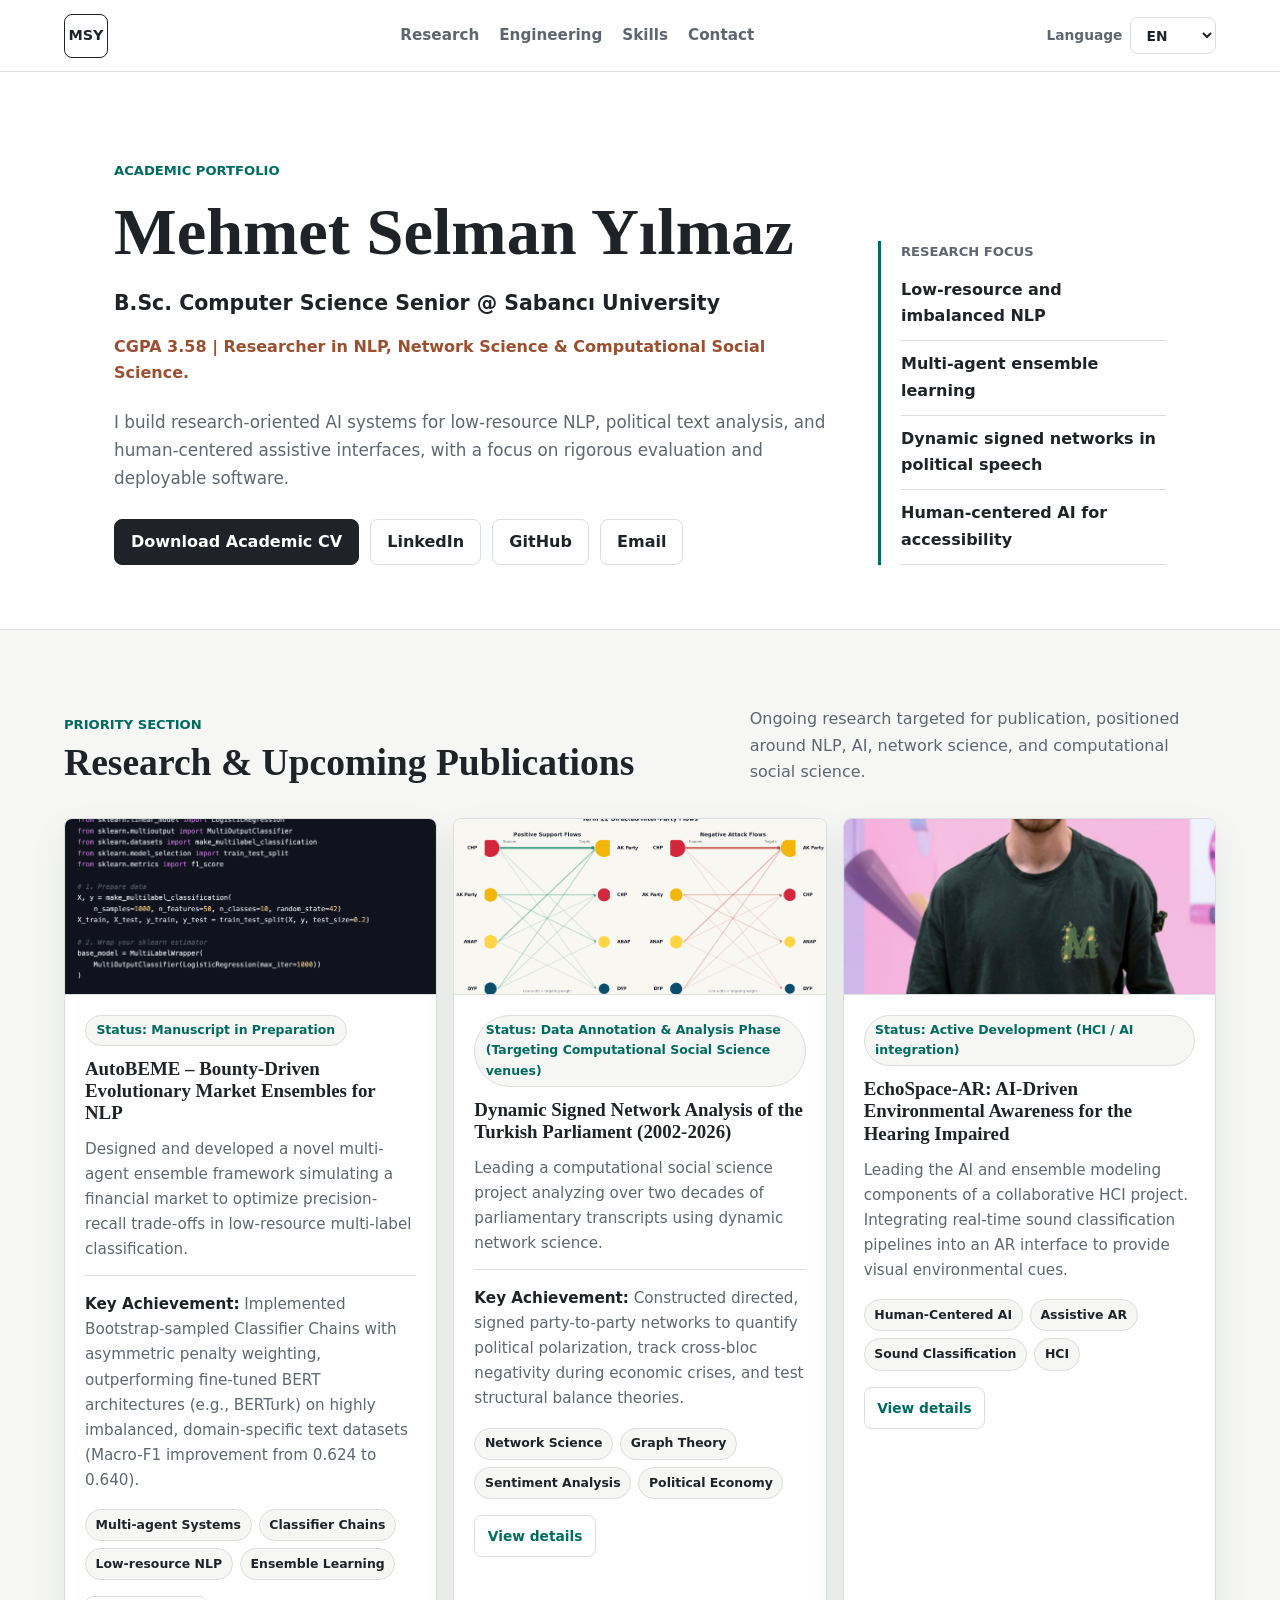
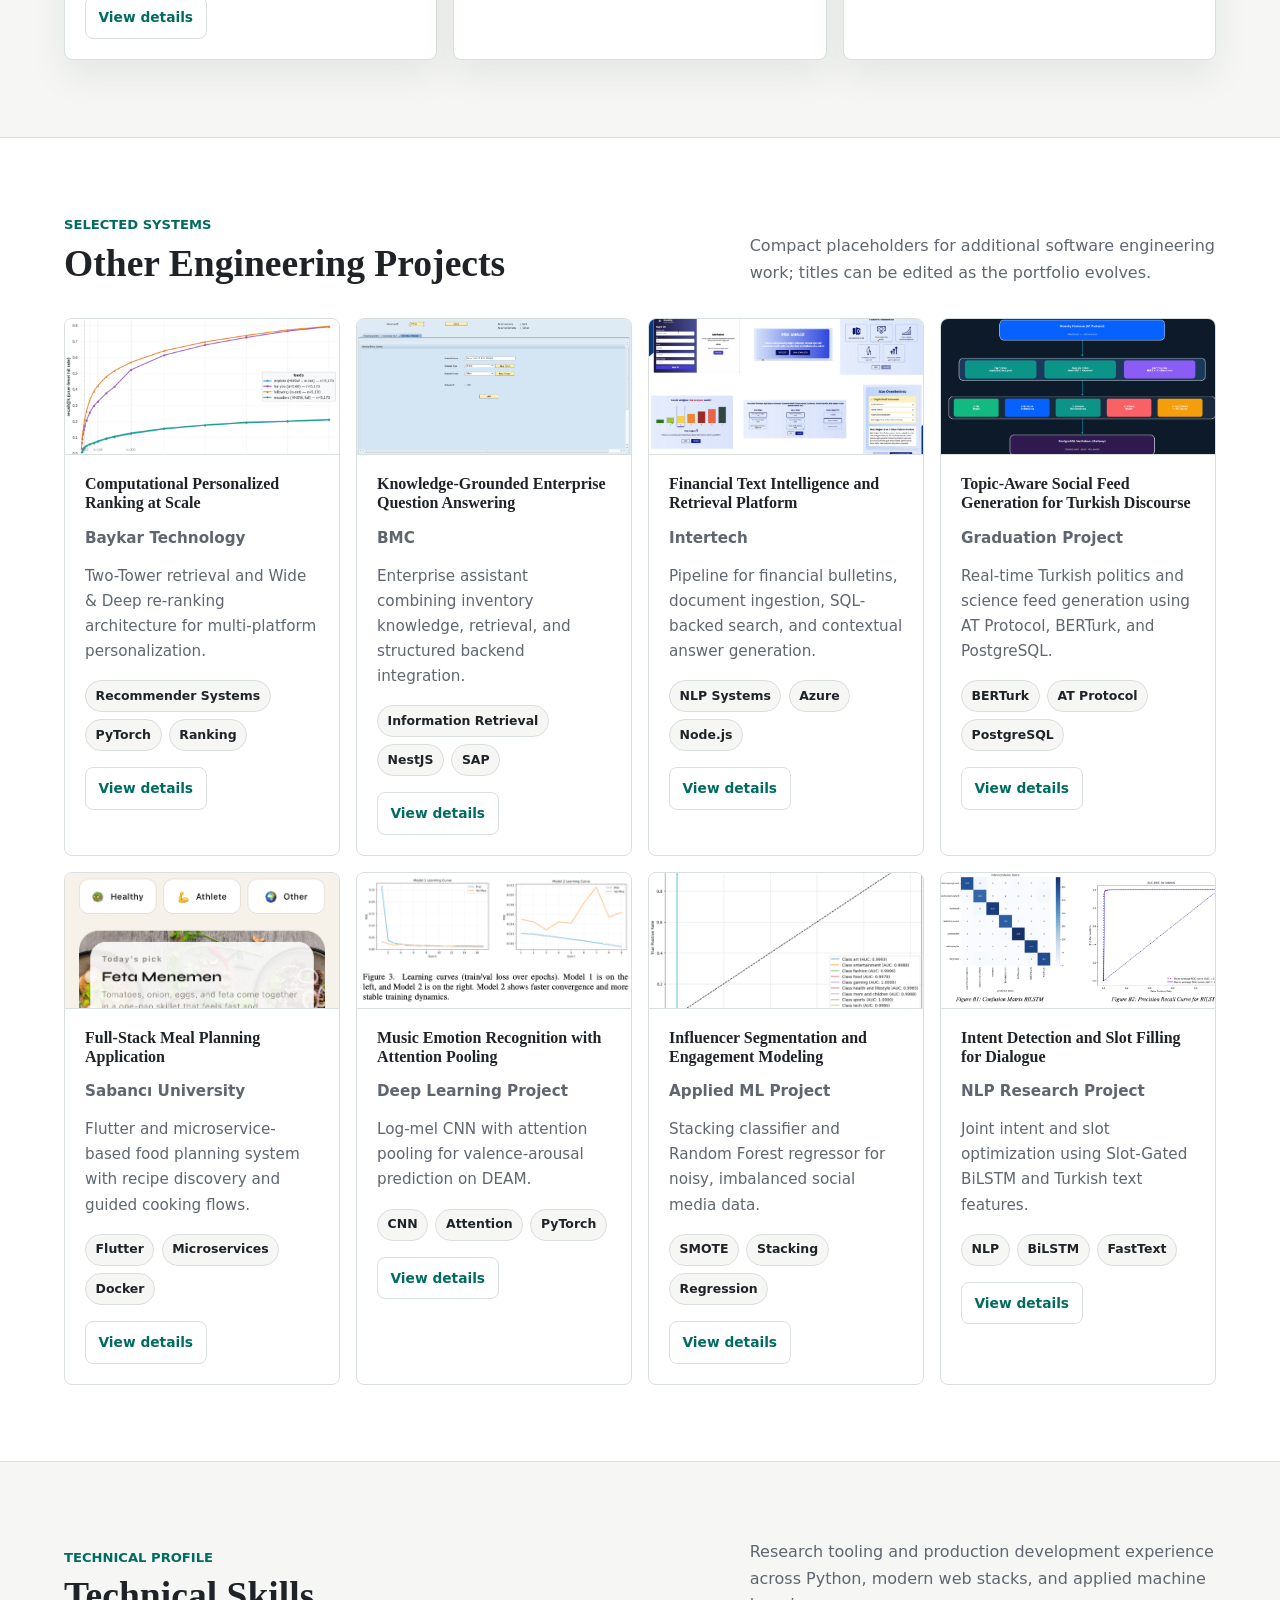
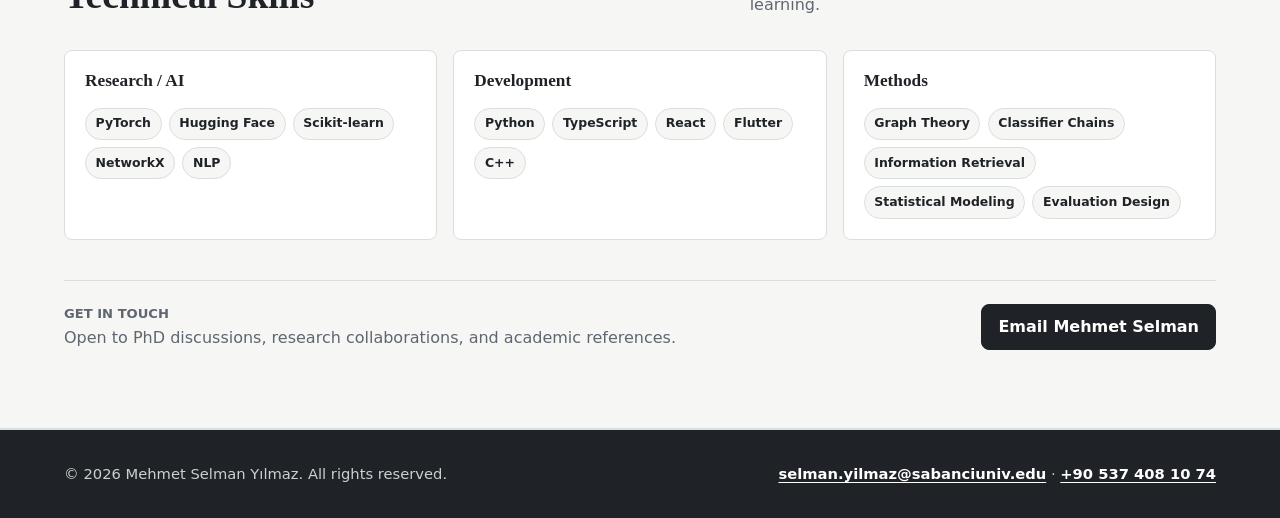
==== index.html @ 148f4265 "Update academic portfolio homepage" ====
<!DOCTYPE html>
<html lang="en">
<head>
  <meta charset="UTF-8" />
  <meta name="viewport" content="width=device-width, initial-scale=1.0" />
  <title>Mehmet Selman Yılmaz | Academic Portfolio</title>
  <meta
    name="description"
    content="Academic portfolio of Mehmet Selman Yılmaz, B.Sc. Computer Science Senior at Sabancı University, focused on NLP, AI, Network Science, and Computational Social Science."
  />

  <style>
    * {
      box-sizing: border-box;
      margin: 0;
      padding: 0;
      letter-spacing: 0;
    }

    :root {
      --ink: #1f2328;
      --muted: #5f6670;
      --paper: #ffffff;
      --soft: #f6f7f5;
      --soft-2: #ecefed;
      --line: #d9dfdc;
      --accent: #006b5f;
      --accent-2: #9b4f2f;
      --accent-soft: #e7f2ef;
      --radius: 8px;
      --shadow: 0 16px 36px rgba(31, 35, 40, 0.08);
    }

    html {
      scroll-behavior: smooth;
    }

    body {
      min-height: 100vh;
      overflow-x: hidden;
      background: var(--paper);
      color: var(--ink);
      font-family: Inter, ui-sans-serif, system-ui, -apple-system, BlinkMacSystemFont, "Segoe UI", sans-serif;
      line-height: 1.65;
    }

    img {
      display: block;
      max-width: 100%;
    }

    a {
      color: inherit;
      text-decoration: none;
    }

    .site-header {
      position: sticky;
      top: 0;
      z-index: 50;
      display: grid;
      grid-template-columns: auto 1fr auto;
      gap: 1rem;
      align-items: center;
      padding: 0.85rem 5%;
      background: rgba(255, 255, 255, 0.92);
      border-bottom: 1px solid var(--line);
      backdrop-filter: blur(14px);
    }

    .wordmark {
      display: inline-flex;
      align-items: center;
      justify-content: center;
      width: 2.75rem;
      height: 2.75rem;
      border: 1px solid var(--ink);
      border-radius: var(--radius);
      font-weight: 800;
      font-size: 0.9rem;
    }

    .nav-links {
      display: flex;
      justify-content: center;
      gap: 1.25rem;
      list-style: none;
      color: var(--muted);
      font-size: 0.95rem;
      font-weight: 650;
    }

    .nav-links a {
      padding: 0.35rem 0;
      border-bottom: 2px solid transparent;
    }

    .nav-links a:hover,
    .nav-links a:focus-visible {
      color: var(--ink);
      border-bottom-color: var(--accent);
      outline: none;
    }

    .language-control {
      display: flex;
      align-items: center;
      gap: 0.5rem;
      color: var(--muted);
      font-size: 0.86rem;
      font-weight: 700;
    }

    .language-control select {
      min-width: 5.35rem;
      border: 1px solid var(--line);
      border-radius: var(--radius);
      background: var(--paper);
      color: var(--ink);
      padding: 0.55rem 0.7rem;
      font: inherit;
      cursor: pointer;
    }

    main {
      background: var(--paper);
    }

    .hero {
      display: grid;
      grid-template-columns: minmax(0, 1.45fr) minmax(18rem, 0.55fr);
      gap: 3rem;
      align-items: end;
      max-width: 1180px;
      margin: 0 auto;
      padding: 5.5rem 5% 4rem;
    }

    .eyebrow,
    .section-kicker {
      color: var(--accent);
      font-size: 0.82rem;
      font-weight: 800;
      text-transform: uppercase;
    }

    h1,
    h2,
    h3 {
      font-family: Merriweather, Georgia, "Times New Roman", serif;
      line-height: 1.18;
      font-weight: 800;
      overflow-wrap: anywhere;
    }

    h1 {
      max-width: 780px;
      margin-top: 0.7rem;
      font-size: 4.15rem;
    }

    .subtitle {
      margin-top: 1rem;
      color: var(--ink);
      font-size: 1.28rem;
      font-weight: 750;
    }

    .metric-line {
      margin-top: 0.8rem;
      color: var(--accent-2);
      font-weight: 800;
    }

    .hero-summary {
      max-width: 760px;
      margin-top: 1.4rem;
      color: var(--muted);
      font-size: 1.05rem;
    }

    .quick-links {
      display: flex;
      flex-wrap: wrap;
      gap: 0.7rem;
      margin-top: 1.7rem;
    }

    .btn,
    .text-btn {
      display: inline-flex;
      align-items: center;
      justify-content: center;
      min-height: 2.65rem;
      border-radius: var(--radius);
      font-weight: 800;
      line-height: 1.2;
      transition: transform 0.18s ease, border-color 0.18s ease, background 0.18s ease;
    }

    .btn {
      border: 1px solid var(--ink);
      background: var(--ink);
      color: var(--paper);
      padding: 0.75rem 1rem;
    }

    .btn.secondary {
      border-color: var(--line);
      background: var(--paper);
      color: var(--ink);
    }

    .btn:hover,
    .btn:focus-visible,
    .text-btn:hover,
    .text-btn:focus-visible {
      transform: translateY(-2px);
      outline: none;
    }

    .btn.secondary:hover,
    .btn.secondary:focus-visible {
      border-color: var(--accent);
      background: var(--accent-soft);
    }

    .hero-panel {
      border-left: 3px solid var(--accent);
      padding-left: 1.25rem;
    }

    .panel-label {
      color: var(--muted);
      font-size: 0.82rem;
      font-weight: 800;
      text-transform: uppercase;
    }

    .focus-list {
      display: grid;
      gap: 0.65rem;
      margin-top: 0.9rem;
      list-style: none;
      color: var(--ink);
      font-weight: 700;
    }

    .focus-list li {
      padding-bottom: 0.65rem;
      border-bottom: 1px solid var(--line);
    }

    .section {
      padding: 4.8rem 5%;
    }

    .section.soft {
      background: var(--soft);
      border-top: 1px solid var(--line);
      border-bottom: 1px solid var(--line);
    }

    .section-inner {
      max-width: 1180px;
      margin: 0 auto;
    }

    .section-header {
      display: grid;
      grid-template-columns: minmax(0, 0.9fr) minmax(16rem, 0.65fr);
      gap: 2.5rem;
      align-items: end;
      margin-bottom: 2rem;
    }

    .section-header h2 {
      margin-top: 0.35rem;
      font-size: 2.35rem;
    }

    .section-lead {
      color: var(--muted);
      font-size: 1rem;
    }

    .research-grid {
      display: grid;
      grid-template-columns: repeat(3, minmax(0, 1fr));
      gap: 1rem;
    }

    .research-card,
    .engineering-card,
    .skill-column {
      min-width: 0;
      border: 1px solid var(--line);
      border-radius: var(--radius);
      background: var(--paper);
      box-shadow: var(--shadow);
      overflow: hidden;
    }

    .research-card img {
      width: 100%;
      height: 11rem;
      object-fit: cover;
      border-bottom: 1px solid var(--line);
      filter: saturate(0.95) contrast(1.02);
    }

    .card-body {
      padding: 1.25rem;
    }

    .status {
      display: inline-flex;
      margin-bottom: 0.75rem;
      border: 1px solid var(--line);
      border-radius: 999px;
      background: var(--soft);
      color: var(--accent);
      padding: 0.26rem 0.65rem;
      font-size: 0.78rem;
      font-weight: 800;
    }

    .research-card h3 {
      font-size: 1.18rem;
    }

    .research-card p,
    .engineering-card p {
      color: var(--muted);
      margin-top: 0.8rem;
      font-size: 0.95rem;
    }

    .achievement {
      margin-top: 1rem;
      padding-top: 1rem;
      border-top: 1px solid var(--line);
    }

    .achievement strong {
      color: var(--ink);
    }

    .keyword-row,
    .skill-tags {
      display: flex;
      flex-wrap: wrap;
      gap: 0.45rem;
      margin-top: 1rem;
    }

    .tag,
    .skill-tag {
      border: 1px solid var(--line);
      border-radius: 999px;
      background: var(--soft);
      color: var(--ink);
      padding: 0.3rem 0.6rem;
      font-size: 0.78rem;
      font-weight: 760;
    }

    .engineering-grid {
      display: grid;
      grid-template-columns: repeat(4, minmax(0, 1fr));
      gap: 1rem;
    }

    .engineering-card {
      box-shadow: none;
      transition: transform 0.18s ease, border-color 0.18s ease;
    }

    .engineering-card:hover {
      transform: translateY(-3px);
      border-color: var(--accent);
    }

    .engineering-card img {
      width: 100%;
      height: 8.5rem;
      object-fit: cover;
      border-bottom: 1px solid var(--line);
    }

    .engineering-card h3 {
      font-size: 1rem;
    }

    .text-btn {
      margin-top: 1rem;
      border: 1px solid var(--line);
      color: var(--accent);
      padding: 0.62rem 0.78rem;
      font-size: 0.86rem;
    }

    .skills-grid {
      display: grid;
      grid-template-columns: repeat(3, minmax(0, 1fr));
      gap: 1rem;
    }

    .skill-column {
      padding: 1.25rem;
      box-shadow: none;
    }

    .skill-column h3 {
      font-size: 1.08rem;
    }

    .contact-band {
      display: grid;
      grid-template-columns: minmax(0, 1fr) auto;
      gap: 1rem;
      align-items: center;
      margin-top: 2.5rem;
      border-top: 1px solid var(--line);
      padding-top: 1.4rem;
    }

    .contact-band p {
      color: var(--muted);
    }

    footer {
      border-top: 1px solid var(--line);
      padding: 2rem 5%;
      background: var(--ink);
      color: var(--paper);
    }

    .footer-inner {
      display: flex;
      flex-wrap: wrap;
      justify-content: space-between;
      gap: 0.9rem;
      max-width: 1180px;
      margin: 0 auto;
      color: rgba(255, 255, 255, 0.78);
      font-size: 0.92rem;
    }

    .footer-inner a {
      color: #ffffff;
      font-weight: 800;
      text-decoration: underline;
      text-underline-offset: 0.2rem;
    }

    @media (max-width: 1060px) {
      .research-grid,
      .engineering-grid {
        grid-template-columns: repeat(2, minmax(0, 1fr));
      }

      .hero,
      .section-header {
        grid-template-columns: 1fr;
      }

      .hero-panel {
        max-width: 680px;
      }
    }

    @media (max-width: 760px) {
      .site-header {
        grid-template-columns: auto auto;
      }

      .nav-links {
        grid-column: 1 / -1;
        justify-content: flex-start;
        gap: 0.85rem;
        overflow-x: auto;
        padding-bottom: 0.2rem;
      }

      .language-control {
        justify-content: flex-end;
      }

      .language-control span {
        display: none;
      }

      h1 {
        font-size: 2.65rem;
      }

      .hero {
        padding-top: 3.25rem;
      }

      .subtitle {
        font-size: 1.1rem;
      }

      .section {
        padding-top: 3.4rem;
        padding-bottom: 3.4rem;
      }

      .section-header h2 {
        font-size: 1.9rem;
      }

      .research-grid,
      .engineering-grid,
      .skills-grid,
      .contact-band {
        grid-template-columns: 1fr;
      }
    }
  </style>
</head>

<body>
  <header class="site-header">
    <a class="wordmark" href="#home" aria-label="Mehmet Selman Yılmaz home">MSY</a>

    <nav aria-label="Primary navigation">
      <ul class="nav-links">
        <li><a href="#research" data-i18n="navResearch">Research</a></li>
        <li><a href="#engineering" data-i18n="navEngineering">Engineering</a></li>
        <li><a href="#skills" data-i18n="navSkills">Skills</a></li>
        <li><a href="#contact" data-i18n="navContact">Contact</a></li>
      </ul>
    </nav>

    <label class="language-control" for="languageSelect">
      <span data-i18n="languageLabel">Language</span>
      <select id="languageSelect" aria-label="Language">
        <option value="en">EN</option>
        <option value="tr">TR</option>
        <option value="de">DE</option>
        <option value="fr">FR</option>
        <option value="nl">NL</option>
        <option value="da">DA</option>
        <option value="sv">SV</option>
        <option value="fi">FI</option>
      </select>
    </label>
  </header>

  <main>
    <section class="hero" id="home">
      <div>
        <p class="eyebrow" data-i18n="heroEyebrow">Academic Portfolio</p>
        <h1>Mehmet Selman Yılmaz</h1>
        <p class="subtitle" data-i18n="heroSubtitle">B.Sc. Computer Science Senior @ Sabancı University</p>
        <p class="metric-line" data-i18n="heroMetric">
          CGPA 3.58 | Researcher in NLP, Network Science &amp; Computational Social Science.
        </p>
        <p class="hero-summary" data-i18n="heroSummary">
          I build research-oriented AI systems for low-resource NLP, political text analysis, and human-centered assistive interfaces, with a focus on rigorous evaluation and deployable software.
        </p>

        <div class="quick-links" aria-label="Quick links">
          <a class="btn" href="SelmanYilmaz_CV.pdf" download data-i18n="cvButton">Download Academic CV</a>
          <a class="btn secondary" href="https://www.linkedin.com/in/mehmet-selman-y%C4%B1lmaz-76b34017b/" target="_blank" rel="noopener">LinkedIn</a>
          <a class="btn secondary" href="https://github.com/mesely" target="_blank" rel="noopener">GitHub</a>
          <a class="btn secondary" href="mailto:selman.yilmaz@sabanciuniv.edu">Email</a>
        </div>
      </div>

      <aside class="hero-panel" aria-labelledby="focusTitle">
        <p class="panel-label" id="focusTitle" data-i18n="focusTitle">Research Focus</p>
        <ul class="focus-list">
          <li data-i18n="focusOne">Low-resource and imbalanced NLP</li>
          <li data-i18n="focusTwo">Multi-agent ensemble learning</li>
          <li data-i18n="focusThree">Dynamic signed networks in political speech</li>
          <li data-i18n="focusFour">Human-centered AI for accessibility</li>
        </ul>
      </aside>
    </section>

    <section class="section soft" id="research">
      <div class="section-inner">
        <div class="section-header">
          <div>
            <p class="section-kicker" data-i18n="researchKicker">Priority Section</p>
            <h2 data-i18n="researchTitle">Research &amp; Upcoming Publications</h2>
          </div>
          <p class="section-lead" data-i18n="researchLead">
            Ongoing research targeted for publication, positioned around NLP, AI, network science, and computational social science.
          </p>
        </div>

        <div class="research-grid" id="researchGrid"></div>
      </div>
    </section>

    <section class="section" id="engineering">
      <div class="section-inner">
        <div class="section-header">
          <div>
            <p class="section-kicker" data-i18n="engineeringKicker">Selected Systems</p>
            <h2 data-i18n="engineeringTitle">Other Engineering Projects</h2>
          </div>
          <p class="section-lead" data-i18n="engineeringLead">
            Compact placeholders for additional software engineering work; titles can be edited as the portfolio evolves.
          </p>
        </div>

        <div class="engineering-grid" id="engineeringGrid"></div>
      </div>
    </section>

    <section class="section soft" id="skills">
      <div class="section-inner">
        <div class="section-header">
          <div>
            <p class="section-kicker" data-i18n="skillsKicker">Technical Profile</p>
            <h2 data-i18n="skillsTitle">Technical Skills</h2>
          </div>
          <p class="section-lead" data-i18n="skillsLead">
            Research tooling and production development experience across Python, modern web stacks, and applied machine learning.
          </p>
        </div>

        <div class="skills-grid" id="skillsGrid"></div>

        <div class="contact-band" id="contact">
          <div>
            <p class="section-kicker" data-i18n="contactKicker">Get in touch</p>
            <p data-i18n="contactText">Open to PhD discussions, research collaborations, and academic references.</p>
          </div>
          <a class="btn" href="mailto:selman.yilmaz@sabanciuniv.edu" data-i18n="contactButton">Email Mehmet Selman</a>
        </div>
      </div>
    </section>
  </main>

  <footer>
    <div class="footer-inner">
      <p data-i18n="footerCopy">© 2026 Mehmet Selman Yılmaz. All rights reserved.</p>
      <p>
        <a href="mailto:selman.yilmaz@sabanciuniv.edu">selman.yilmaz@sabanciuniv.edu</a>
        <span aria-hidden="true"> · </span>
        <a href="tel:+905374081074">+90 537 408 10 74</a>
      </p>
    </div>
  </footer>

  <script>
    const SUPPORTED_LANGS = ["en", "tr", "de", "fr", "nl", "da", "sv", "fi"];
    const STORAGE_KEY = "portfolioLanguageV2";

    const COPY = {
      en: {
        navResearch: "Research",
        navEngineering: "Engineering",
        navSkills: "Skills",
        navContact: "Contact",
        languageLabel: "Language",
        heroEyebrow: "Academic Portfolio",
        heroSubtitle: "B.Sc. Computer Science Senior @ Sabancı University",
        heroMetric: "CGPA 3.58 | Researcher in NLP, Network Science & Computational Social Science.",
        heroSummary: "I build research-oriented AI systems for low-resource NLP, political text analysis, and human-centered assistive interfaces, with a focus on rigorous evaluation and deployable software.",
        cvButton: "Download Academic CV",
        focusTitle: "Research Focus",
        focusOne: "Low-resource and imbalanced NLP",
        focusTwo: "Multi-agent ensemble learning",
        focusThree: "Dynamic signed networks in political speech",
        focusFour: "Human-centered AI for accessibility",
        researchKicker: "Priority Section",
        researchTitle: "Research & Upcoming Publications",
        researchLead: "Ongoing research targeted for publication, positioned around NLP, AI, network science, and computational social science.",
        engineeringKicker: "Selected Systems",
        engineeringTitle: "Other Engineering Projects",
        engineeringLead: "Compact placeholders for additional software engineering work; titles can be edited as the portfolio evolves.",
        skillsKicker: "Technical Profile",
        skillsTitle: "Technical Skills",
        skillsLead: "Research tooling and production development experience across Python, modern web stacks, and applied machine learning.",
        contactKicker: "Get in touch",
        contactText: "Open to PhD discussions, research collaborations, and academic references.",
        contactButton: "Email Mehmet Selman",
        footerCopy: "© 2026 Mehmet Selman Yılmaz. All rights reserved.",
        detailsLabel: "View details",
        statusLabel: "Status:",
        achievementLabel: "Key Achievement:",
        keywordsLabel: "Keywords:",
        research: [
          {
            id: "beme",
            cover: "images/beme2.png",
            title: "AutoBEME – Bounty-Driven Evolutionary Market Ensembles for NLP",
            status: "Manuscript in Preparation",
            description: "Designed and developed a novel multi-agent ensemble framework simulating a financial market to optimize precision-recall trade-offs in low-resource multi-label classification.",
            achievement: "Implemented Bootstrap-sampled Classifier Chains with asymmetric penalty weighting, outperforming fine-tuned BERT architectures (e.g., BERTurk) on highly imbalanced, domain-specific text datasets (Macro-F1 improvement from 0.624 to 0.640).",
            keywords: ["Multi-agent Systems", "Classifier Chains", "Low-resource NLP", "Ensemble Learning"]
          },
          {
            id: "polieco",
            cover: "images/polieco1.png",
            title: "Dynamic Signed Network Analysis of the Turkish Parliament (2002-2026)",
            status: "Data Annotation & Analysis Phase (Targeting Computational Social Science venues)",
            description: "Leading a computational social science project analyzing over two decades of parliamentary transcripts using dynamic network science.",
            achievement: "Constructed directed, signed party-to-party networks to quantify political polarization, track cross-bloc negativity during economic crises, and test structural balance theories.",
            keywords: ["Network Science", "Graph Theory", "Sentiment Analysis", "Political Economy"]
          },
          {
            id: "echospace",
            cover: "images/echospace1.png",
            title: "EchoSpace-AR: AI-Driven Environmental Awareness for the Hearing Impaired",
            status: "Active Development (HCI / AI integration)",
            description: "Leading the AI and ensemble modeling components of a collaborative HCI project. Integrating real-time sound classification pipelines into an AR interface to provide visual environmental cues.",
            keywords: ["Human-Centered AI", "Assistive AR", "Sound Classification", "HCI"]
          }
        ],
        engineering: [
          {
            id: "baykar",
            cover: "images/baykar1.png",
            title: "Computational Personalized Ranking at Scale",
            org: "Baykar Technology",
            description: "Two-Tower retrieval and Wide & Deep re-ranking architecture for multi-platform personalization.",
            tags: ["Recommender Systems", "PyTorch", "Ranking"]
          },
          {
            id: "bmc",
            cover: "images/bmc1.png",
            title: "Knowledge-Grounded Enterprise Question Answering",
            org: "BMC",
            description: "Enterprise assistant combining inventory knowledge, retrieval, and structured backend integration.",
            tags: ["Information Retrieval", "NestJS", "SAP"]
          },
          {
            id: "intertech",
            cover: "images/intertech1.png",
            title: "Financial Text Intelligence and Retrieval Platform",
            org: "Intertech",
            description: "Pipeline for financial bulletins, document ingestion, SQL-backed search, and contextual answer generation.",
            tags: ["NLP Systems", "Azure", "Node.js"]
          },
          {
            id: "bluesky",
            cover: "images/bluesky1.png",
            title: "Topic-Aware Social Feed Generation for Turkish Discourse",
            org: "Graduation Project",
            description: "Real-time Turkish politics and science feed generation using AT Protocol, BERTurk, and PostgreSQL.",
            tags: ["BERTurk", "AT Protocol", "PostgreSQL"]
          },
          {
            id: "chefinpocket",
            cover: "images/chefinpocket1.png",
            title: "Full-Stack Meal Planning Application",
            org: "Sabancı University",
            description: "Flutter and microservice-based food planning system with recipe discovery and guided cooking flows.",
            tags: ["Flutter", "Microservices", "Docker"]
          },
          {
            id: "music",
            cover: "images/music1.png",
            title: "Music Emotion Recognition with Attention Pooling",
            org: "Deep Learning Project",
            description: "Log-mel CNN with attention pooling for valence-arousal prediction on DEAM.",
            tags: ["CNN", "Attention", "PyTorch"]
          },
          {
            id: "influencer",
            cover: "images/influencer1.png",
            title: "Influencer Segmentation and Engagement Modeling",
            org: "Applied ML Project",
            description: "Stacking classifier and Random Forest regressor for noisy, imbalanced social media data.",
            tags: ["SMOTE", "Stacking", "Regression"]
          },
          {
            id: "arastirma",
            cover: "images/arastirma1.png",
            title: "Intent Detection and Slot Filling for Dialogue",
            org: "NLP Research Project",
            description: "Joint intent and slot optimization using Slot-Gated BiLSTM and Turkish text features.",
            tags: ["NLP", "BiLSTM", "FastText"]
          }
        ],
        skills: [
          { title: "Research / AI", items: ["PyTorch", "Hugging Face", "Scikit-learn", "NetworkX", "NLP"] },
          { title: "Development", items: ["Python", "TypeScript", "React", "Flutter", "C++"] },
          { title: "Methods", items: ["Graph Theory", "Classifier Chains", "Information Retrieval", "Statistical Modeling", "Evaluation Design"] }
        ]
      },
      tr: {
        navResearch: "Araştırma",
        navEngineering: "Mühendislik",
        navSkills: "Yetenekler",
        navContact: "İletişim",
        languageLabel: "Dil",
        heroEyebrow: "Akademik Portfolyo",
        heroSubtitle: "B.Sc. Bilgisayar Bilimleri Son Sınıf @ Sabancı Üniversitesi",
        heroMetric: "CGPA 3.58 | NLP, Ağ Bilimi ve Hesaplamalı Sosyal Bilimler araştırmacısı.",
        heroSummary: "Düşük kaynaklı NLP, politik metin analizi ve insan odaklı erişilebilirlik arayüzleri için araştırma odaklı AI sistemleri geliştiriyorum.",
        cvButton: "Akademik CV İndir",
        focusTitle: "Araştırma Odağı",
        focusOne: "Düşük kaynaklı ve dengesiz NLP",
        focusTwo: "Çok ajanlı ensemble öğrenme",
        focusThree: "Politik söylemde dinamik işaretli ağlar",
        focusFour: "Erişilebilirlik için insan odaklı AI",
        researchKicker: "Öncelikli Bölüm",
        researchTitle: "Araştırmalar ve Yaklaşan Yayınlar",
        researchLead: "NLP, AI, ağ bilimi ve hesaplamalı sosyal bilimler ekseninde yayına hedeflenen devam eden araştırmalar.",
        engineeringKicker: "Seçili Sistemler",
        engineeringTitle: "Diğer Mühendislik Projeleri",
        engineeringLead: "Ek yazılım mühendisliği işleri için kompakt alan; başlıklar portfolyo geliştikçe kolayca düzenlenebilir.",
        skillsKicker: "Teknik Profil",
        skillsTitle: "Teknik Yetenekler",
        skillsLead: "Python, modern web teknolojileri ve uygulamalı makine öğrenmesi boyunca araştırma ve üretim deneyimi.",
        contactKicker: "İletişime geç",
        contactText: "PhD görüşmeleri, araştırma iş birlikleri ve akademik referans konuşmaları için açığım.",
        contactButton: "Mehmet Selman'a E-posta Gönder",
        footerCopy: "© 2026 Mehmet Selman Yılmaz. Tüm hakları saklıdır.",
        detailsLabel: "Detayları aç",
        statusLabel: "Durum:",
        achievementLabel: "Temel Çıktı:",
        keywordsLabel: "Anahtar Kelimeler:"
      },
      de: {
        navResearch: "Forschung",
        navEngineering: "Engineering",
        navSkills: "Kompetenzen",
        navContact: "Kontakt",
        languageLabel: "Sprache",
        heroEyebrow: "Akademisches Portfolio",
        heroSubtitle: "B.Sc. Informatik, Abschlussjahr @ Sabancı University",
        heroMetric: "CGPA 3.58 | Forschung in NLP, Netzwerkwissenschaft und Computational Social Science.",
        heroSummary: "Forschungsorientierte KI-Systeme für ressourcenarmes NLP, politische Textanalyse und barriereorientierte Assistenzschnittstellen.",
        cvButton: "Akademischen CV herunterladen",
        focusTitle: "Forschungsschwerpunkte",
        focusOne: "Ressourcenarmes und unausgewogenes NLP",
        focusTwo: "Multi-Agent-Ensemble-Lernen",
        focusThree: "Dynamische signierte Netzwerke in politischer Sprache",
        focusFour: "Menschzentrierte KI für Barrierefreiheit",
        researchKicker: "Priorität",
        researchTitle: "Forschung & kommende Publikationen",
        researchLead: "Laufende, publikationsorientierte Forschung in NLP, KI, Netzwerkwissenschaft und Computational Social Science.",
        engineeringKicker: "Ausgewählte Systeme",
        engineeringTitle: "Weitere Engineering-Projekte",
        engineeringLead: "Kompakte Platzhalter für zusätzliche Softwareprojekte.",
        skillsKicker: "Technisches Profil",
        skillsTitle: "Technische Kompetenzen",
        skillsLead: "Forschungstools und Entwicklungserfahrung mit Python, modernen Web-Stacks und angewandtem ML.",
        contactKicker: "Kontakt",
        contactText: "Offen für PhD-Gespräche, Forschungskooperationen und akademische Referenzen.",
        contactButton: "E-Mail senden",
        footerCopy: "© 2026 Mehmet Selman Yılmaz. Alle Rechte vorbehalten.",
        detailsLabel: "Details ansehen",
        statusLabel: "Status:",
        achievementLabel: "Wichtigstes Ergebnis:",
        keywordsLabel: "Schlüsselwörter:"
      },
      fr: {
        navResearch: "Recherche",
        navEngineering: "Ingénierie",
        navSkills: "Compétences",
        navContact: "Contact",
        languageLabel: "Langue",
        heroEyebrow: "Portfolio académique",
        heroSubtitle: "B.Sc. Informatique, dernière année @ Sabancı University",
        heroMetric: "CGPA 3.58 | Recherche en NLP, science des réseaux et sciences sociales computationnelles.",
        heroSummary: "Je développe des systèmes d'IA orientés recherche pour le NLP à faibles ressources, l'analyse politique et les interfaces d'assistance accessibles.",
        cvButton: "Télécharger le CV académique",
        focusTitle: "Axes de recherche",
        focusOne: "NLP à faibles ressources et données déséquilibrées",
        focusTwo: "Apprentissage d'ensembles multi-agents",
        focusThree: "Réseaux signés dynamiques dans le discours politique",
        focusFour: "IA centrée humain pour l'accessibilité",
        researchKicker: "Section prioritaire",
        researchTitle: "Recherche & publications à venir",
        researchLead: "Travaux en cours visant des publications en NLP, IA, science des réseaux et sciences sociales computationnelles.",
        engineeringKicker: "Systèmes sélectionnés",
        engineeringTitle: "Autres projets d'ingénierie",
        engineeringLead: "Emplacements compacts pour d'autres projets logiciels.",
        skillsKicker: "Profil technique",
        skillsTitle: "Compétences techniques",
        skillsLead: "Outils de recherche et développement avec Python, stacks web modernes et ML appliqué.",
        contactKicker: "Contact",
        contactText: "Ouvert aux discussions de doctorat, collaborations de recherche et références académiques.",
        contactButton: "Envoyer un e-mail",
        footerCopy: "© 2026 Mehmet Selman Yılmaz. Tous droits réservés.",
        detailsLabel: "Voir les détails",
        statusLabel: "Statut :",
        achievementLabel: "Résultat clé :",
        keywordsLabel: "Mots-clés :"
      },
      nl: {
        navResearch: "Onderzoek",
        navEngineering: "Engineering",
        navSkills: "Vaardigheden",
        navContact: "Contact",
        languageLabel: "Taal",
        heroEyebrow: "Academisch portfolio",
        heroSubtitle: "B.Sc. Computer Science laatstejaars @ Sabancı University",
        heroMetric: "CGPA 3.58 | Onderzoeker in NLP, netwerkwetenschap en computationele sociale wetenschap.",
        heroSummary: "Ik bouw onderzoeksgerichte AI-systemen voor low-resource NLP, politieke tekstanalyse en mensgerichte assistieve interfaces.",
        cvButton: "Academisch CV downloaden",
        focusTitle: "Onderzoeksfocus",
        focusOne: "Low-resource en onevenwichtige NLP",
        focusTwo: "Multi-agent ensemble learning",
        focusThree: "Dynamische signed networks in politieke taal",
        focusFour: "Mensgerichte AI voor toegankelijkheid",
        researchKicker: "Prioriteit",
        researchTitle: "Onderzoek & aankomende publicaties",
        researchLead: "Lopend onderzoek gericht op publicatie in NLP, AI, netwerkwetenschap en computationele sociale wetenschap.",
        engineeringKicker: "Geselecteerde systemen",
        engineeringTitle: "Andere engineeringprojecten",
        engineeringLead: "Compacte placeholders voor aanvullende softwareprojecten.",
        skillsKicker: "Technisch profiel",
        skillsTitle: "Technische vaardigheden",
        skillsLead: "Onderzoekstools en ontwikkelervaring met Python, moderne webstacks en toegepaste ML.",
        contactKicker: "Contact",
        contactText: "Open voor PhD-gesprekken, onderzoekssamenwerkingen en academische referenties.",
        contactButton: "Stuur e-mail",
        footerCopy: "© 2026 Mehmet Selman Yılmaz. Alle rechten voorbehouden.",
        detailsLabel: "Details bekijken",
        statusLabel: "Status:",
        achievementLabel: "Belangrijkste resultaat:",
        keywordsLabel: "Trefwoorden:"
      },
      da: {
        navResearch: "Forskning",
        navEngineering: "Engineering",
        navSkills: "Kompetencer",
        navContact: "Kontakt",
        languageLabel: "Sprog",
        heroEyebrow: "Akademisk portfolio",
        heroSubtitle: "B.Sc. Computer Science, sidste år @ Sabancı University",
        heroMetric: "CGPA 3.58 | Forsker i NLP, netværksvidenskab og computational social science.",
        heroSummary: "Jeg bygger forskningsorienterede AI-systemer til low-resource NLP, politisk tekstanalyse og menneskecentrerede assistive interfaces.",
        cvButton: "Download akademisk CV",
        focusTitle: "Forskningsfokus",
        focusOne: "Low-resource og ubalanceret NLP",
        focusTwo: "Multi-agent ensemble learning",
        focusThree: "Dynamiske signed networks i politisk tale",
        focusFour: "Menneskecentreret AI for tilgængelighed",
        researchKicker: "Prioritet",
        researchTitle: "Forskning & kommende publikationer",
        researchLead: "Igangværende forskning målrettet publikation inden for NLP, AI, netværksvidenskab og computational social science.",
        engineeringKicker: "Udvalgte systemer",
        engineeringTitle: "Andre engineeringprojekter",
        engineeringLead: "Kompakte placeholders til yderligere softwareprojekter.",
        skillsKicker: "Teknisk profil",
        skillsTitle: "Tekniske kompetencer",
        skillsLead: "Forskningsværktøjer og udviklingserfaring med Python, moderne webstacks og anvendt ML.",
        contactKicker: "Kontakt",
        contactText: "Åben for PhD-samtaler, forskningssamarbejder og akademiske referencer.",
        contactButton: "Send e-mail",
        footerCopy: "© 2026 Mehmet Selman Yılmaz. Alle rettigheder forbeholdes.",
        detailsLabel: "Se detaljer",
        statusLabel: "Status:",
        achievementLabel: "Nøgleresultat:",
        keywordsLabel: "Nøgleord:"
      },
      sv: {
        navResearch: "Forskning",
        navEngineering: "Engineering",
        navSkills: "Färdigheter",
        navContact: "Kontakt",
        languageLabel: "Språk",
        heroEyebrow: "Akademisk portfolio",
        heroSubtitle: "B.Sc. Computer Science, sista året @ Sabancı University",
        heroMetric: "CGPA 3.58 | Forskare inom NLP, nätverksvetenskap och computational social science.",
        heroSummary: "Jag bygger forskningsorienterade AI-system för low-resource NLP, politisk textanalys och människocentrerade assistiva gränssnitt.",
        cvButton: "Ladda ner akademiskt CV",
        focusTitle: "Forskningsfokus",
        focusOne: "Low-resource och obalanserad NLP",
        focusTwo: "Multi-agent ensemble learning",
        focusThree: "Dynamiska signed networks i politiskt tal",
        focusFour: "Människocentrerad AI för tillgänglighet",
        researchKicker: "Prioritet",
        researchTitle: "Forskning & kommande publikationer",
        researchLead: "Pågående forskning med publiceringsmål inom NLP, AI, nätverksvetenskap och computational social science.",
        engineeringKicker: "Utvalda system",
        engineeringTitle: "Andra engineeringprojekt",
        engineeringLead: "Kompakta placeholders för ytterligare mjukvaruprojekt.",
        skillsKicker: "Teknisk profil",
        skillsTitle: "Tekniska färdigheter",
        skillsLead: "Forskningsverktyg och utvecklingserfarenhet med Python, moderna webbstackar och tillämpad ML.",
        contactKicker: "Kontakt",
        contactText: "Öppen för PhD-samtal, forskningssamarbeten och akademiska referenser.",
        contactButton: "Skicka e-post",
        footerCopy: "© 2026 Mehmet Selman Yılmaz. Alla rättigheter förbehållna.",
        detailsLabel: "Visa detaljer",
        statusLabel: "Status:",
        achievementLabel: "Nyckelresultat:",
        keywordsLabel: "Nyckelord:"
      },
      fi: {
        navResearch: "Tutkimus",
        navEngineering: "Engineering",
        navSkills: "Taidot",
        navContact: "Yhteys",
        languageLabel: "Kieli",
        heroEyebrow: "Akateeminen portfolio",
        heroSubtitle: "B.Sc. Computer Science, viimeinen vuosi @ Sabancı University",
        heroMetric: "CGPA 3.58 | Tutkimus NLP:ssä, verkostotieteessä ja laskennallisissa yhteiskuntatieteissä.",
        heroSummary: "Rakennan tutkimuslähtöisiä AI-järjestelmiä low-resource NLP:hen, poliittiseen tekstianalyysiin ja ihmiskeskeisiin esteettömyysratkaisuihin.",
        cvButton: "Lataa akateeminen CV",
        focusTitle: "Tutkimusfokus",
        focusOne: "Low-resource ja epätasapainoinen NLP",
        focusTwo: "Multi-agent ensemble learning",
        focusThree: "Dynaamiset signed networks poliittisessa puheessa",
        focusFour: "Ihmiskeskeinen AI esteettömyyteen",
        researchKicker: "Prioriteetti",
        researchTitle: "Tutkimus & tulevat julkaisut",
        researchLead: "Julkaisuihin tähtäävä käynnissä oleva tutkimus NLP:n, AI:n, verkostotieteen ja laskennallisten yhteiskuntatieteiden alueilla.",
        engineeringKicker: "Valitut järjestelmät",
        engineeringTitle: "Muut engineering-projektit",
        engineeringLead: "Kompaktit placeholderit muille ohjelmistoprojekteille.",
        skillsKicker: "Tekninen profiili",
        skillsTitle: "Tekniset taidot",
        skillsLead: "Tutkimustyökalut ja kehityskokemus Pythonilla, moderneilla web-stackeilla ja sovelletulla ML:llä.",
        contactKicker: "Ota yhteyttä",
        contactText: "Avoin PhD-keskusteluille, tutkimusyhteistyölle ja akateemisille suosituksille.",
        contactButton: "Lähetä sähköposti",
        footerCopy: "© 2026 Mehmet Selman Yılmaz. Kaikki oikeudet pidätetään.",
        detailsLabel: "Näytä tiedot",
        statusLabel: "Tila:",
        achievementLabel: "Keskeinen tulos:",
        keywordsLabel: "Avainsanat:"
      }
    };

    const languageSelect = document.getElementById("languageSelect");
    const researchGrid = document.getElementById("researchGrid");
    const engineeringGrid = document.getElementById("engineeringGrid");
    const skillsGrid = document.getElementById("skillsGrid");

    function copyFor(lang) {
      return Object.assign({}, COPY.en, COPY[lang] || {});
    }

    function getInitialLang() {
      const saved = localStorage.getItem(STORAGE_KEY);
      return SUPPORTED_LANGS.includes(saved) ? saved : "en";
    }

    function setLanguage(lang) {
      const nextLang = SUPPORTED_LANGS.includes(lang) ? lang : "en";
      localStorage.setItem(STORAGE_KEY, nextLang);
      localStorage.setItem("lang", nextLang === "tr" ? "tr" : "en");
      document.documentElement.lang = nextLang;
      languageSelect.value = nextLang;
      render(nextLang);
    }

    function setTextContent(copy) {
      document.querySelectorAll("[data-i18n]").forEach((node) => {
        const key = node.getAttribute("data-i18n");
        if (copy[key]) node.textContent = copy[key];
      });
    }

    function tagList(tags) {
      return tags.map((tag) => `<span class="tag">${escapeHtml(tag)}</span>`).join("");
    }

    function renderResearch(copy) {
      researchGrid.innerHTML = copy.research.map((item) => `
        <article class="research-card">
          <img src="${item.cover}" alt="${escapeHtml(item.title)}" loading="lazy" />
          <div class="card-body">
            <span class="status">${escapeHtml(copy.statusLabel)} ${escapeHtml(item.status)}</span>
            <h3>${escapeHtml(item.title)}</h3>
            <p>${escapeHtml(item.description)}</p>
            ${item.achievement ? `<p class="achievement"><strong>${escapeHtml(copy.achievementLabel)}</strong> ${escapeHtml(item.achievement)}</p>` : ""}
            <div class="keyword-row" aria-label="${escapeHtml(copy.keywordsLabel)}">
              ${tagList(item.keywords)}
            </div>
            <a class="text-btn" href="project.html" data-project-id="${item.id}">${escapeHtml(copy.detailsLabel)}</a>
          </div>
        </article>
      `).join("");
    }

    function renderEngineering(copy) {
      engineeringGrid.innerHTML = copy.engineering.map((item) => `
        <article class="engineering-card">
          <img src="${item.cover}" alt="${escapeHtml(item.title)}" loading="lazy" />
          <div class="card-body">
            <h3>${escapeHtml(item.title)}</h3>
            <p><strong>${escapeHtml(item.org)}</strong></p>
            <p>${escapeHtml(item.description)}</p>
            <div class="keyword-row">${tagList(item.tags)}</div>
            <a class="text-btn" href="project.html" data-project-id="${item.id}">${escapeHtml(copy.detailsLabel)}</a>
          </div>
        </article>
      `).join("");
    }

    function renderSkills(copy) {
      skillsGrid.innerHTML = copy.skills.map((group) => `
        <section class="skill-column">
          <h3>${escapeHtml(group.title)}</h3>
          <div class="skill-tags">
            ${group.items.map((item) => `<span class="skill-tag">${escapeHtml(item)}</span>`).join("")}
          </div>
        </section>
      `).join("");
    }

    function render(lang) {
      const copy = copyFor(lang);
      setTextContent(copy);
      renderResearch(copy);
      renderEngineering(copy);
      renderSkills(copy);
    }

    function escapeHtml(value) {
      return String(value)
        .replace(/&/g, "&amp;")
        .replace(/</g, "&lt;")
        .replace(/>/g, "&gt;")
        .replace(/"/g, "&quot;")
        .replace(/'/g, "&#039;");
    }

    document.addEventListener("click", (event) => {
      const link = event.target.closest("[data-project-id]");
      if (!link) return;
      localStorage.setItem("currentProjectId", link.getAttribute("data-project-id"));
    });

    languageSelect.addEventListener("change", (event) => setLanguage(event.target.value));

    setLanguage(getInitialLang());
  </script>
</body>
</html>
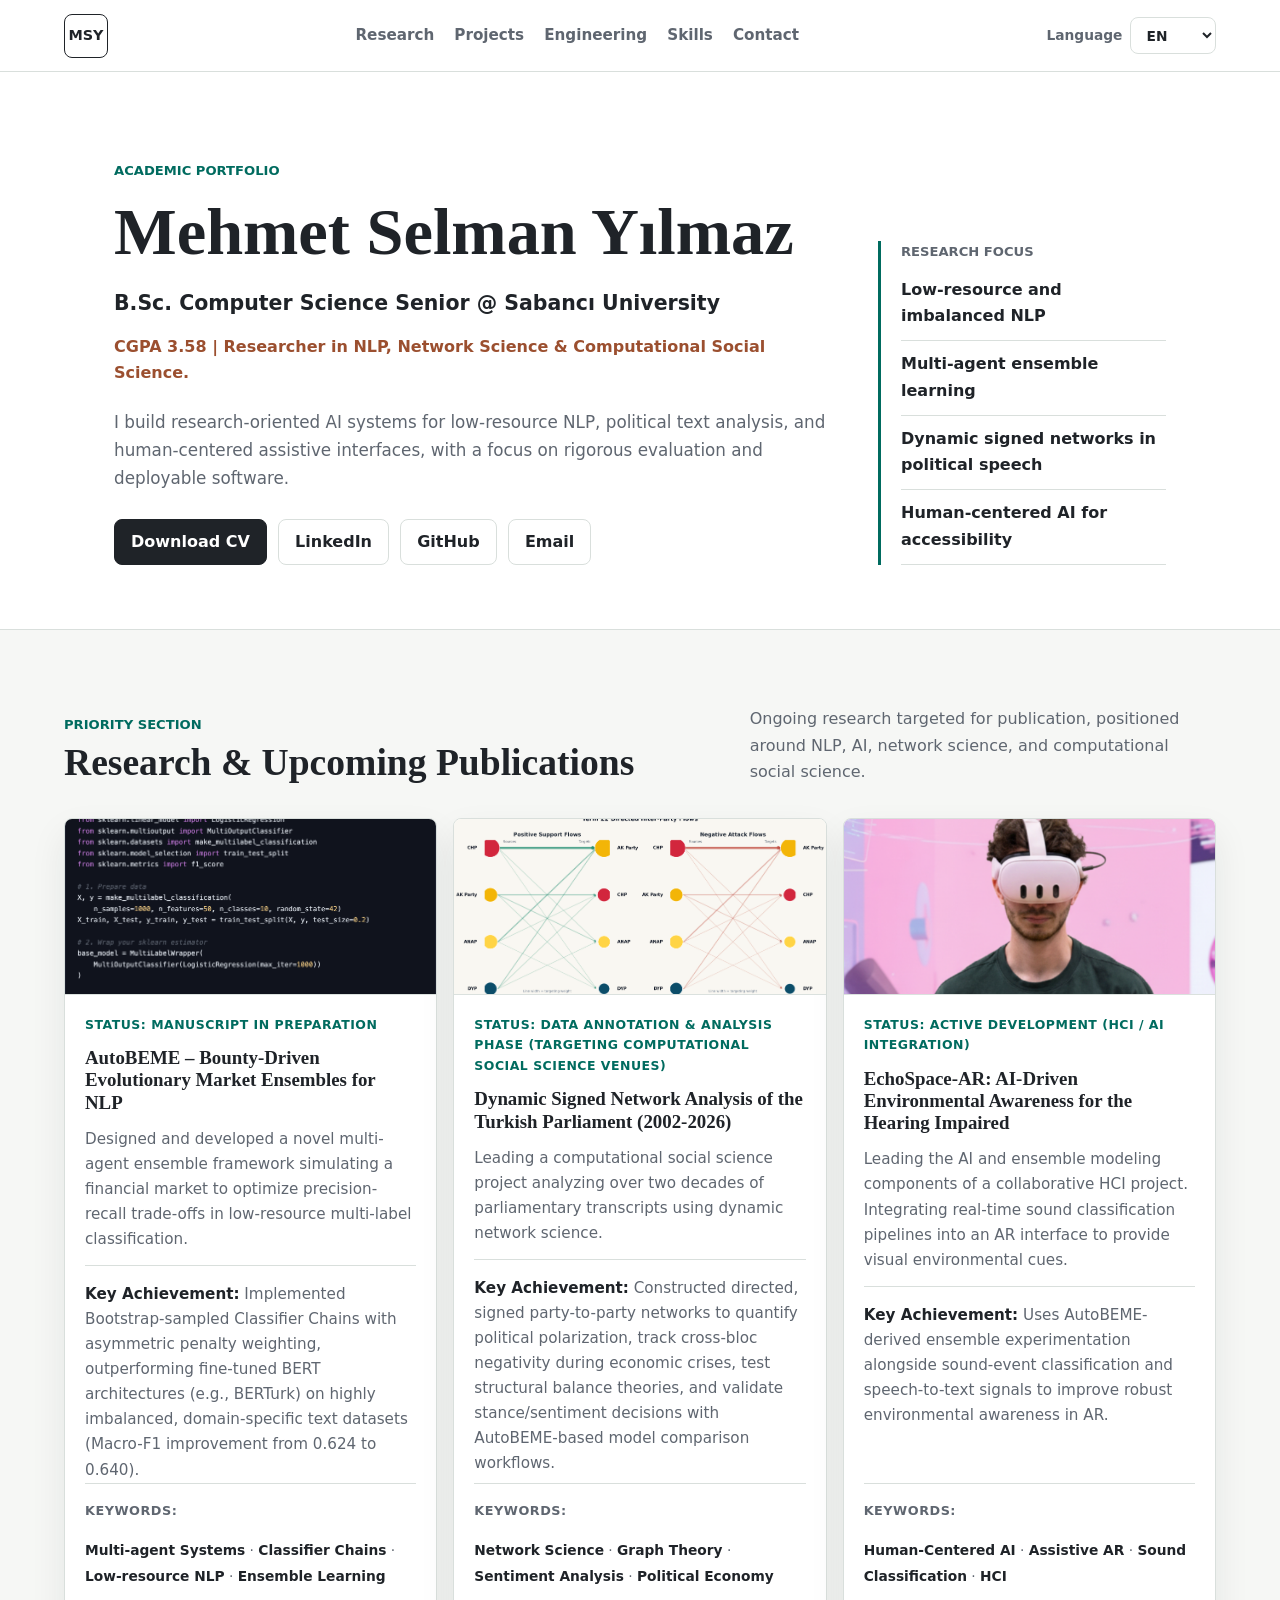
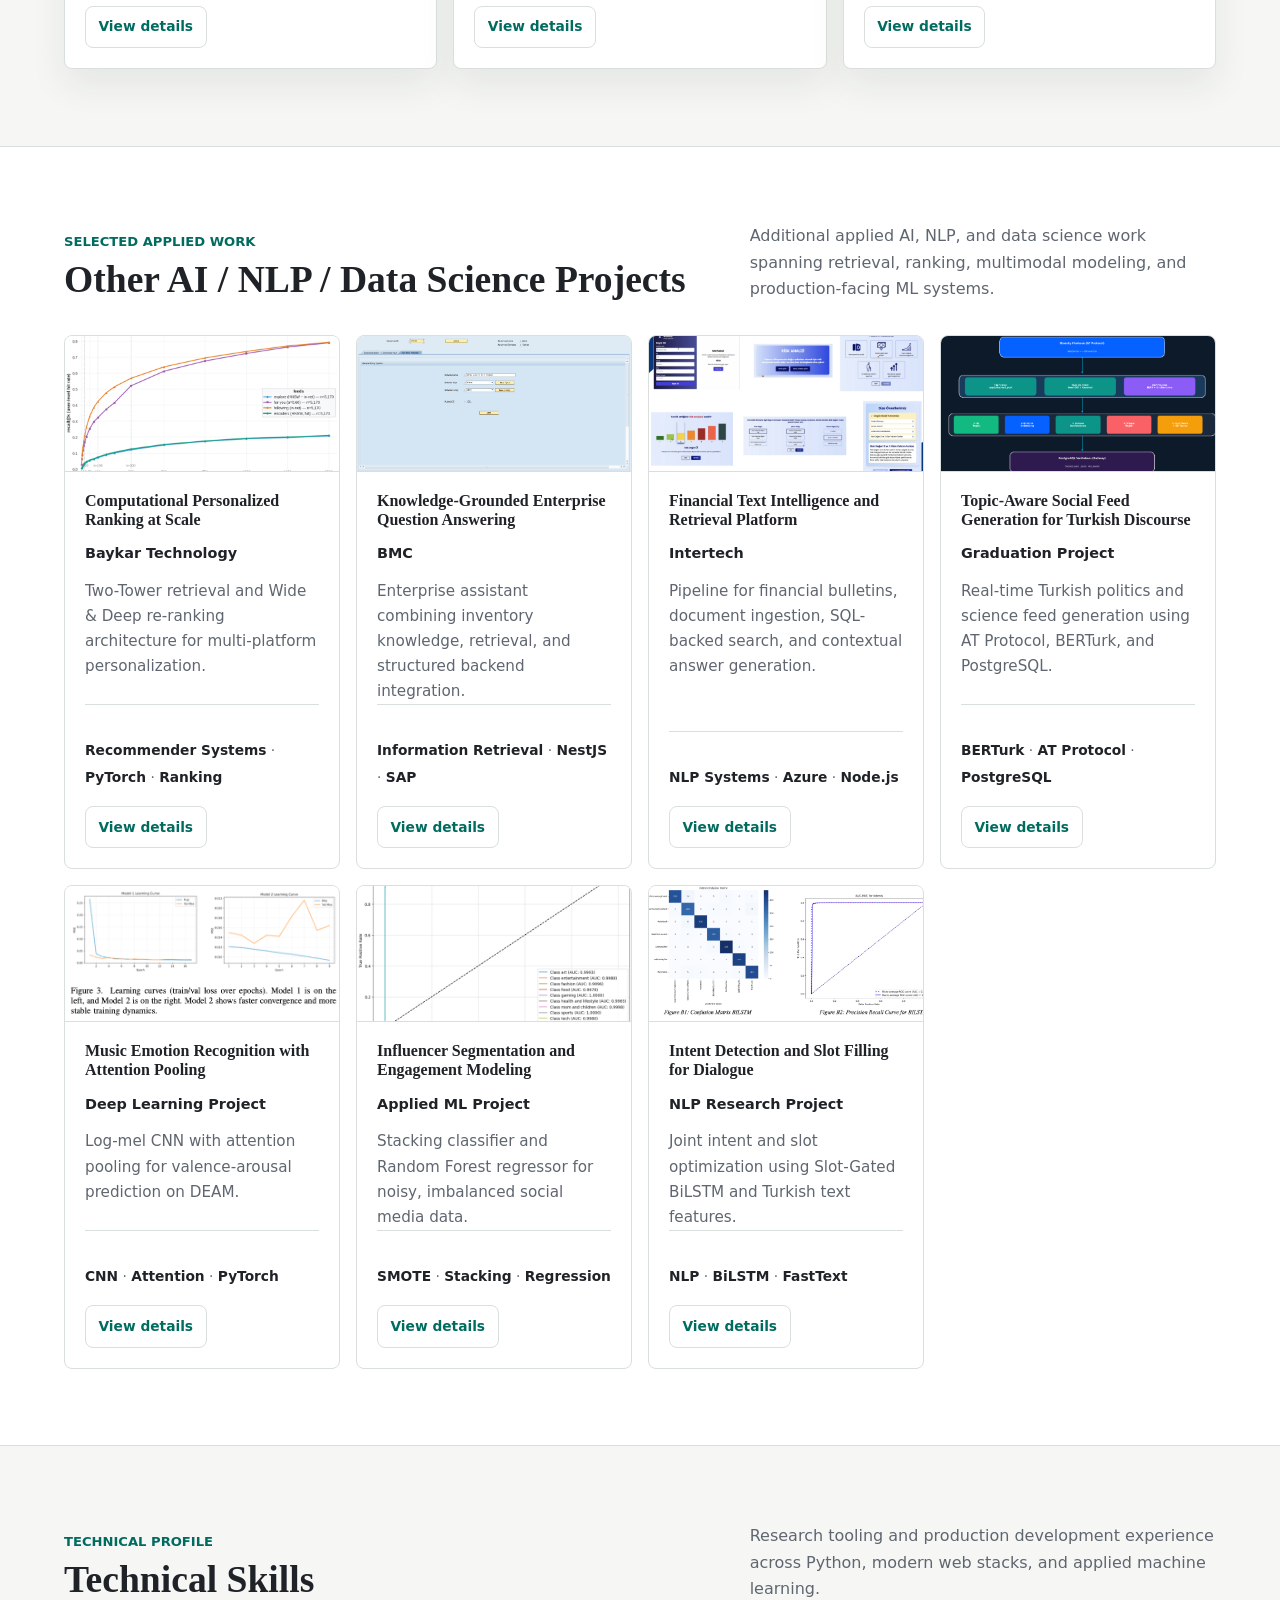
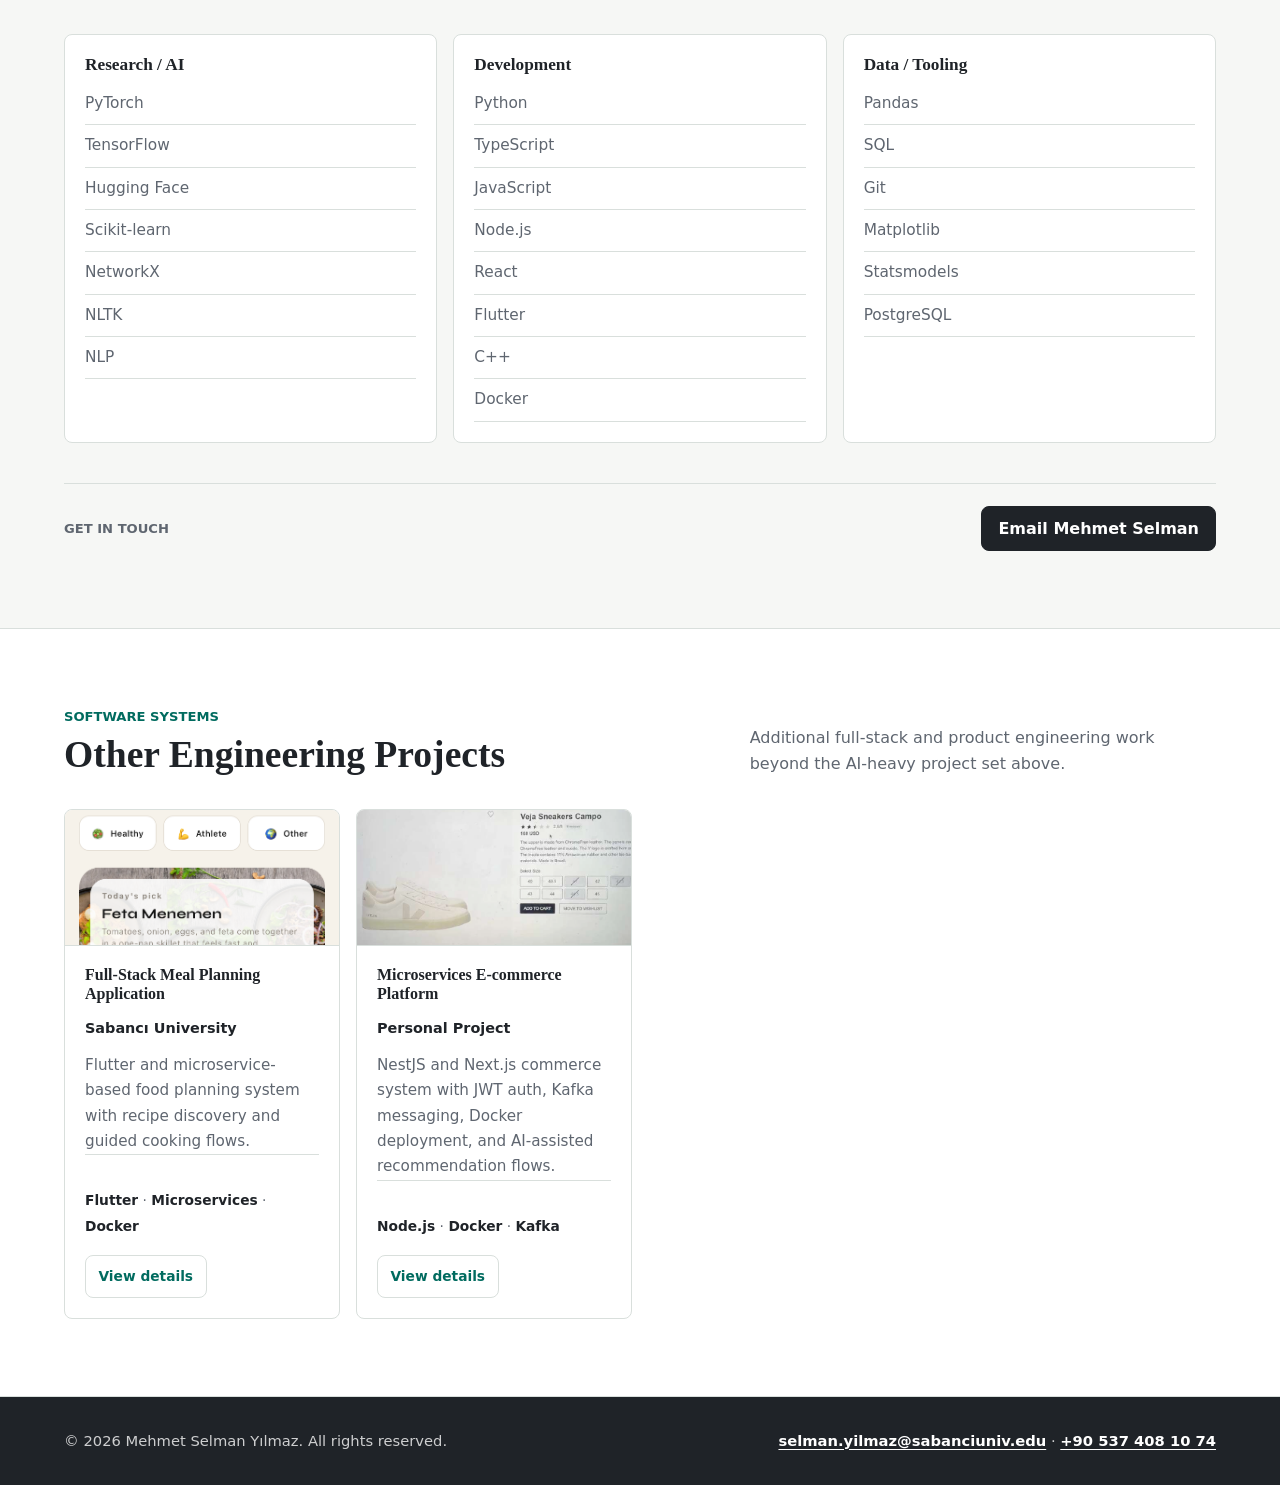
==== commit 6ed3dc5d: "Refine academic portfolio design language" ====
--- a/index.html
+++ b/index.html
@@ -301,6 +301,12 @@
       overflow: hidden;
     }
 
+    .research-card,
+    .engineering-card {
+      display: flex;
+      flex-direction: column;
+    }
+
     .research-card img {
       width: 100%;
       height: 11rem;
@@ -311,18 +317,20 @@
 
     .card-body {
       padding: 1.25rem;
+      display: flex;
+      flex: 1;
+      flex-direction: column;
     }
 
     .status {
-      display: inline-flex;
+      display: block;
       margin-bottom: 0.75rem;
-      border: 1px solid var(--line);
-      border-radius: 999px;
-      background: var(--soft);
       color: var(--accent);
-      padding: 0.26rem 0.65rem;
+      padding: 0;
       font-size: 0.78rem;
       font-weight: 800;
+      letter-spacing: 0.04em;
+      text-transform: uppercase;
     }
 
     .research-card h3 {
@@ -348,21 +356,23 @@
 
     .keyword-row,
     .skill-tags {
-      display: flex;
-      flex-wrap: wrap;
-      gap: 0.45rem;
+      display: block;
       margin-top: 1rem;
     }
 
     .tag,
     .skill-tag {
-      border: 1px solid var(--line);
-      border-radius: 999px;
-      background: var(--soft);
       color: var(--ink);
-      padding: 0.3rem 0.6rem;
-      font-size: 0.78rem;
-      font-weight: 760;
+      padding: 0;
+      font-size: 0.86rem;
+      font-weight: 650;
+    }
+
+    .tag:not(:last-child)::after,
+    .skill-tag:not(:last-child)::after {
+      content: " · ";
+      color: var(--muted);
+      font-weight: 400;
     }
 
     .engineering-grid {
@@ -390,6 +400,27 @@
 
     .engineering-card h3 {
       font-size: 1rem;
+    }
+
+    .project-org {
+      color: var(--ink);
+      font-size: 0.9rem;
+      font-weight: 800;
+      margin-top: 0.8rem;
+    }
+
+    .meta-caption {
+      color: var(--muted);
+      font-size: 0.8rem;
+      font-weight: 800;
+      text-transform: uppercase;
+      letter-spacing: 0.04em;
+    }
+
+    .card-footer {
+      margin-top: auto;
+      padding-top: 1rem;
+      border-top: 1px solid var(--line);
     }
 
     .text-btn {
@@ -413,6 +444,20 @@
 
     .skill-column h3 {
       font-size: 1.08rem;
+    }
+
+    .skill-list {
+      display: grid;
+      gap: 0.5rem;
+      list-style: none;
+      margin-top: 0.95rem;
+      color: var(--muted);
+      font-size: 0.96rem;
+    }
+
+    .skill-list li {
+      padding-bottom: 0.5rem;
+      border-bottom: 1px solid var(--line);
     }
 
     .contact-band {
@@ -529,6 +574,7 @@
     <nav aria-label="Primary navigation">
       <ul class="nav-links">
         <li><a href="#research" data-i18n="navResearch">Research</a></li>
+        <li><a href="#projects" data-i18n="navProjects">Projects</a></li>
         <li><a href="#engineering" data-i18n="navEngineering">Engineering</a></li>
         <li><a href="#skills" data-i18n="navSkills">Skills</a></li>
         <li><a href="#contact" data-i18n="navContact">Contact</a></li>
@@ -564,7 +610,7 @@
         </p>
 
         <div class="quick-links" aria-label="Quick links">
-          <a class="btn" href="SelmanYilmaz_CV.pdf" download data-i18n="cvButton">Download Academic CV</a>
+          <a class="btn" href="SelmanYilmaz_CV.pdf" download data-i18n="cvButton">Download CV</a>
           <a class="btn secondary" href="https://www.linkedin.com/in/mehmet-selman-y%C4%B1lmaz-76b34017b/" target="_blank" rel="noopener">LinkedIn</a>
           <a class="btn secondary" href="https://github.com/mesely" target="_blank" rel="noopener">GitHub</a>
           <a class="btn secondary" href="mailto:selman.yilmaz@sabanciuniv.edu">Email</a>
@@ -598,19 +644,19 @@
       </div>
     </section>
 
-    <section class="section" id="engineering">
+    <section class="section" id="projects">
       <div class="section-inner">
         <div class="section-header">
           <div>
-            <p class="section-kicker" data-i18n="engineeringKicker">Selected Systems</p>
-            <h2 data-i18n="engineeringTitle">Other Engineering Projects</h2>
+            <p class="section-kicker" data-i18n="projectsKicker">Selected Applied Work</p>
+            <h2 data-i18n="projectsTitle">Other AI / NLP / Data Science Projects</h2>
           </div>
-          <p class="section-lead" data-i18n="engineeringLead">
-            Compact placeholders for additional software engineering work; titles can be edited as the portfolio evolves.
+          <p class="section-lead" data-i18n="projectsLead">
+            Additional applied AI, NLP, and data science work spanning retrieval, ranking, multimodal modeling, and production-facing ML systems.
           </p>
         </div>
 
-        <div class="engineering-grid" id="engineeringGrid"></div>
+        <div class="engineering-grid" id="projectsGrid"></div>
       </div>
     </section>
 
@@ -631,10 +677,25 @@
         <div class="contact-band" id="contact">
           <div>
             <p class="section-kicker" data-i18n="contactKicker">Get in touch</p>
-            <p data-i18n="contactText">Open to PhD discussions, research collaborations, and academic references.</p>
           </div>
           <a class="btn" href="mailto:selman.yilmaz@sabanciuniv.edu" data-i18n="contactButton">Email Mehmet Selman</a>
         </div>
+      </div>
+    </section>
+
+    <section class="section" id="engineering">
+      <div class="section-inner">
+        <div class="section-header">
+          <div>
+            <p class="section-kicker" data-i18n="engineeringKicker">Software Systems</p>
+            <h2 data-i18n="engineeringTitle">Other Engineering Projects</h2>
+          </div>
+          <p class="section-lead" data-i18n="engineeringLead">
+            Additional full-stack and product engineering work beyond the AI-heavy project set above.
+          </p>
+        </div>
+
+        <div class="engineering-grid" id="engineeringGrid"></div>
       </div>
     </section>
   </main>
@@ -657,6 +718,7 @@
     const COPY = {
       en: {
         navResearch: "Research",
+        navProjects: "Projects",
         navEngineering: "Engineering",
         navSkills: "Skills",
         navContact: "Contact",
@@ -665,7 +727,7 @@
         heroSubtitle: "B.Sc. Computer Science Senior @ Sabancı University",
         heroMetric: "CGPA 3.58 | Researcher in NLP, Network Science & Computational Social Science.",
         heroSummary: "I build research-oriented AI systems for low-resource NLP, political text analysis, and human-centered assistive interfaces, with a focus on rigorous evaluation and deployable software.",
-        cvButton: "Download Academic CV",
+        cvButton: "Download CV",
         focusTitle: "Research Focus",
         focusOne: "Low-resource and imbalanced NLP",
         focusTwo: "Multi-agent ensemble learning",
@@ -674,14 +736,16 @@
         researchKicker: "Priority Section",
         researchTitle: "Research & Upcoming Publications",
         researchLead: "Ongoing research targeted for publication, positioned around NLP, AI, network science, and computational social science.",
-        engineeringKicker: "Selected Systems",
+        projectsKicker: "Selected Applied Work",
+        projectsTitle: "Other AI / NLP / Data Science Projects",
+        projectsLead: "Additional applied AI, NLP, and data science work spanning retrieval, ranking, multimodal modeling, and production-facing ML systems.",
+        engineeringKicker: "Software Systems",
         engineeringTitle: "Other Engineering Projects",
-        engineeringLead: "Compact placeholders for additional software engineering work; titles can be edited as the portfolio evolves.",
+        engineeringLead: "Additional full-stack and product engineering work beyond the AI-heavy project set above.",
         skillsKicker: "Technical Profile",
         skillsTitle: "Technical Skills",
         skillsLead: "Research tooling and production development experience across Python, modern web stacks, and applied machine learning.",
         contactKicker: "Get in touch",
-        contactText: "Open to PhD discussions, research collaborations, and academic references.",
         contactButton: "Email Mehmet Selman",
         footerCopy: "© 2026 Mehmet Selman Yılmaz. All rights reserved.",
         detailsLabel: "View details",
@@ -704,19 +768,21 @@
             title: "Dynamic Signed Network Analysis of the Turkish Parliament (2002-2026)",
             status: "Data Annotation & Analysis Phase (Targeting Computational Social Science venues)",
             description: "Leading a computational social science project analyzing over two decades of parliamentary transcripts using dynamic network science.",
-            achievement: "Constructed directed, signed party-to-party networks to quantify political polarization, track cross-bloc negativity during economic crises, and test structural balance theories.",
+            achievement: "Constructed directed, signed party-to-party networks to quantify political polarization, track cross-bloc negativity during economic crises, test structural balance theories, and validate stance/sentiment decisions with AutoBEME-based model comparison workflows.",
             keywords: ["Network Science", "Graph Theory", "Sentiment Analysis", "Political Economy"]
           },
           {
             id: "echospace",
             cover: "images/echospace1.png",
+            coverPosition: "center 12%",
             title: "EchoSpace-AR: AI-Driven Environmental Awareness for the Hearing Impaired",
             status: "Active Development (HCI / AI integration)",
             description: "Leading the AI and ensemble modeling components of a collaborative HCI project. Integrating real-time sound classification pipelines into an AR interface to provide visual environmental cues.",
+            achievement: "Uses AutoBEME-derived ensemble experimentation alongside sound-event classification and speech-to-text signals to improve robust environmental awareness in AR.",
             keywords: ["Human-Centered AI", "Assistive AR", "Sound Classification", "HCI"]
           }
         ],
-        engineering: [
+        aiProjects: [
           {
             id: "baykar",
             cover: "images/baykar1.png",
@@ -750,14 +816,6 @@
             tags: ["BERTurk", "AT Protocol", "PostgreSQL"]
           },
           {
-            id: "chefinpocket",
-            cover: "images/chefinpocket1.png",
-            title: "Full-Stack Meal Planning Application",
-            org: "Sabancı University",
-            description: "Flutter and microservice-based food planning system with recipe discovery and guided cooking flows.",
-            tags: ["Flutter", "Microservices", "Docker"]
-          },
-          {
             id: "music",
             cover: "images/music1.png",
             title: "Music Emotion Recognition with Attention Pooling",
@@ -782,14 +840,33 @@
             tags: ["NLP", "BiLSTM", "FastText"]
           }
         ],
+        engineeringProjects: [
+          {
+            id: "chefinpocket",
+            cover: "images/chefinpocket1.png",
+            title: "Full-Stack Meal Planning Application",
+            org: "Sabancı University",
+            description: "Flutter and microservice-based food planning system with recipe discovery and guided cooking flows.",
+            tags: ["Flutter", "Microservices", "Docker"]
+          },
+          {
+            id: "sneakpeek",
+            cover: "images/sneakpeek1.png",
+            title: "Microservices E-commerce Platform",
+            org: "Personal Project",
+            description: "NestJS and Next.js commerce system with JWT auth, Kafka messaging, Docker deployment, and AI-assisted recommendation flows.",
+            tags: ["Node.js", "Docker", "Kafka"]
+          }
+        ],
         skills: [
-          { title: "Research / AI", items: ["PyTorch", "Hugging Face", "Scikit-learn", "NetworkX", "NLP"] },
-          { title: "Development", items: ["Python", "TypeScript", "React", "Flutter", "C++"] },
-          { title: "Methods", items: ["Graph Theory", "Classifier Chains", "Information Retrieval", "Statistical Modeling", "Evaluation Design"] }
+          { title: "Research / AI", items: ["PyTorch", "TensorFlow", "Hugging Face", "Scikit-learn", "NetworkX", "NLTK", "NLP"] },
+          { title: "Development", items: ["Python", "TypeScript", "JavaScript", "Node.js", "React", "Flutter", "C++", "Docker"] },
+          { title: "Data / Tooling", items: ["Pandas", "SQL", "Git", "Matplotlib", "Statsmodels", "PostgreSQL"] }
         ]
       },
       tr: {
         navResearch: "Araştırma",
+        navProjects: "Projeler",
         navEngineering: "Mühendislik",
         navSkills: "Yetenekler",
         navContact: "İletişim",
@@ -798,7 +875,7 @@
         heroSubtitle: "B.Sc. Bilgisayar Bilimleri Son Sınıf @ Sabancı Üniversitesi",
         heroMetric: "CGPA 3.58 | NLP, Ağ Bilimi ve Hesaplamalı Sosyal Bilimler araştırmacısı.",
         heroSummary: "Düşük kaynaklı NLP, politik metin analizi ve insan odaklı erişilebilirlik arayüzleri için araştırma odaklı AI sistemleri geliştiriyorum.",
-        cvButton: "Akademik CV İndir",
+        cvButton: "CV İndir",
         focusTitle: "Araştırma Odağı",
         focusOne: "Düşük kaynaklı ve dengesiz NLP",
         focusTwo: "Çok ajanlı ensemble öğrenme",
@@ -807,14 +884,16 @@
         researchKicker: "Öncelikli Bölüm",
         researchTitle: "Araştırmalar ve Yaklaşan Yayınlar",
         researchLead: "NLP, AI, ağ bilimi ve hesaplamalı sosyal bilimler ekseninde yayına hedeflenen devam eden araştırmalar.",
-        engineeringKicker: "Seçili Sistemler",
+        projectsKicker: "Uygulamalı Çalışmalar",
+        projectsTitle: "Diğer AI / NLP / Veri Bilimi Projeleri",
+        projectsLead: "Retrieval, ranking, çok kipli modelleme ve üretime yakın ML sistemleri boyunca seçilmiş uygulamalı çalışmalar.",
+        engineeringKicker: "Yazılım Sistemleri",
         engineeringTitle: "Diğer Mühendislik Projeleri",
-        engineeringLead: "Ek yazılım mühendisliği işleri için kompakt alan; başlıklar portfolyo geliştikçe kolayca düzenlenebilir.",
+        engineeringLead: "Yukarıdaki AI ağırlıklı setin dışında kalan ek full-stack ve ürün mühendisliği çalışmaları.",
         skillsKicker: "Teknik Profil",
         skillsTitle: "Teknik Yetenekler",
         skillsLead: "Python, modern web teknolojileri ve uygulamalı makine öğrenmesi boyunca araştırma ve üretim deneyimi.",
         contactKicker: "İletişime geç",
-        contactText: "PhD görüşmeleri, araştırma iş birlikleri ve akademik referans konuşmaları için açığım.",
         contactButton: "Mehmet Selman'a E-posta Gönder",
         footerCopy: "© 2026 Mehmet Selman Yılmaz. Tüm hakları saklıdır.",
         detailsLabel: "Detayları aç",
@@ -1030,6 +1109,7 @@
 
     const languageSelect = document.getElementById("languageSelect");
     const researchGrid = document.getElementById("researchGrid");
+    const projectsGrid = document.getElementById("projectsGrid");
     const engineeringGrid = document.getElementById("engineeringGrid");
     const skillsGrid = document.getElementById("skillsGrid");
 
@@ -1065,31 +1145,36 @@
     function renderResearch(copy) {
       researchGrid.innerHTML = copy.research.map((item) => `
         <article class="research-card">
-          <img src="${item.cover}" alt="${escapeHtml(item.title)}" loading="lazy" />
+          <img src="${item.cover}" alt="${escapeHtml(item.title)}" loading="lazy" style="${item.coverPosition ? `object-position:${item.coverPosition};` : ""}" />
           <div class="card-body">
             <span class="status">${escapeHtml(copy.statusLabel)} ${escapeHtml(item.status)}</span>
             <h3>${escapeHtml(item.title)}</h3>
             <p>${escapeHtml(item.description)}</p>
             ${item.achievement ? `<p class="achievement"><strong>${escapeHtml(copy.achievementLabel)}</strong> ${escapeHtml(item.achievement)}</p>` : ""}
-            <div class="keyword-row" aria-label="${escapeHtml(copy.keywordsLabel)}">
-              ${tagList(item.keywords)}
+            <div class="card-footer">
+              <div class="meta-caption">${escapeHtml(copy.keywordsLabel)}</div>
+              <div class="keyword-row" aria-label="${escapeHtml(copy.keywordsLabel)}">
+                ${tagList(item.keywords)}
+              </div>
+              <a class="text-btn" href="project.html" data-project-id="${item.id}">${escapeHtml(copy.detailsLabel)}</a>
             </div>
-            <a class="text-btn" href="project.html" data-project-id="${item.id}">${escapeHtml(copy.detailsLabel)}</a>
           </div>
         </article>
       `).join("");
     }
 
-    function renderEngineering(copy) {
-      engineeringGrid.innerHTML = copy.engineering.map((item) => `
+    function renderProjectGrid(target, items, copy) {
+      target.innerHTML = items.map((item) => `
         <article class="engineering-card">
           <img src="${item.cover}" alt="${escapeHtml(item.title)}" loading="lazy" />
           <div class="card-body">
             <h3>${escapeHtml(item.title)}</h3>
-            <p><strong>${escapeHtml(item.org)}</strong></p>
+            <div class="project-org">${escapeHtml(item.org)}</div>
             <p>${escapeHtml(item.description)}</p>
-            <div class="keyword-row">${tagList(item.tags)}</div>
-            <a class="text-btn" href="project.html" data-project-id="${item.id}">${escapeHtml(copy.detailsLabel)}</a>
+            <div class="card-footer">
+              <div class="keyword-row">${tagList(item.tags)}</div>
+              <a class="text-btn" href="project.html" data-project-id="${item.id}">${escapeHtml(copy.detailsLabel)}</a>
+            </div>
           </div>
         </article>
       `).join("");
@@ -1099,9 +1184,9 @@
       skillsGrid.innerHTML = copy.skills.map((group) => `
         <section class="skill-column">
           <h3>${escapeHtml(group.title)}</h3>
-          <div class="skill-tags">
-            ${group.items.map((item) => `<span class="skill-tag">${escapeHtml(item)}</span>`).join("")}
-          </div>
+          <ul class="skill-list">
+            ${group.items.map((item) => `<li>${escapeHtml(item)}</li>`).join("")}
+          </ul>
         </section>
       `).join("");
     }
@@ -1110,7 +1195,8 @@
       const copy = copyFor(lang);
       setTextContent(copy);
       renderResearch(copy);
-      renderEngineering(copy);
+      renderProjectGrid(projectsGrid, copy.aiProjects || [], copy);
+      renderProjectGrid(engineeringGrid, copy.engineeringProjects || [], copy);
       renderSkills(copy);
     }
 
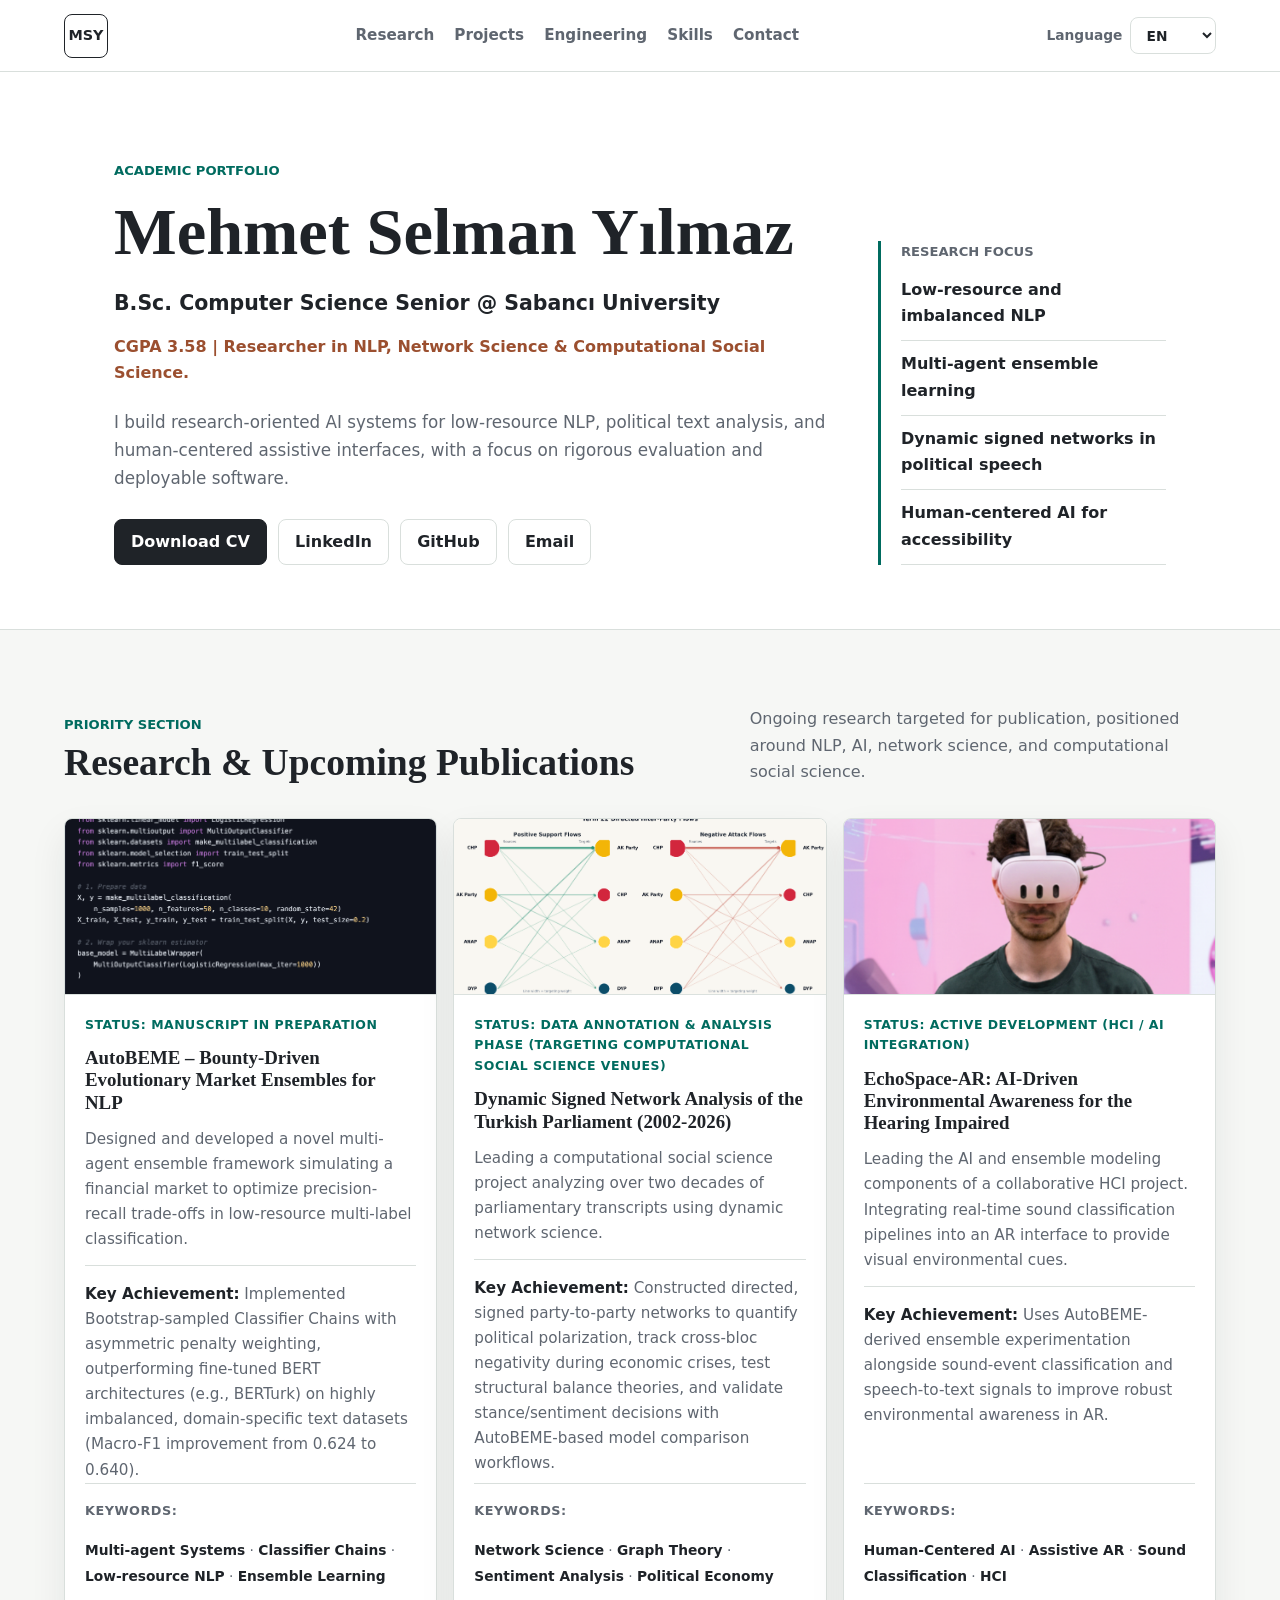
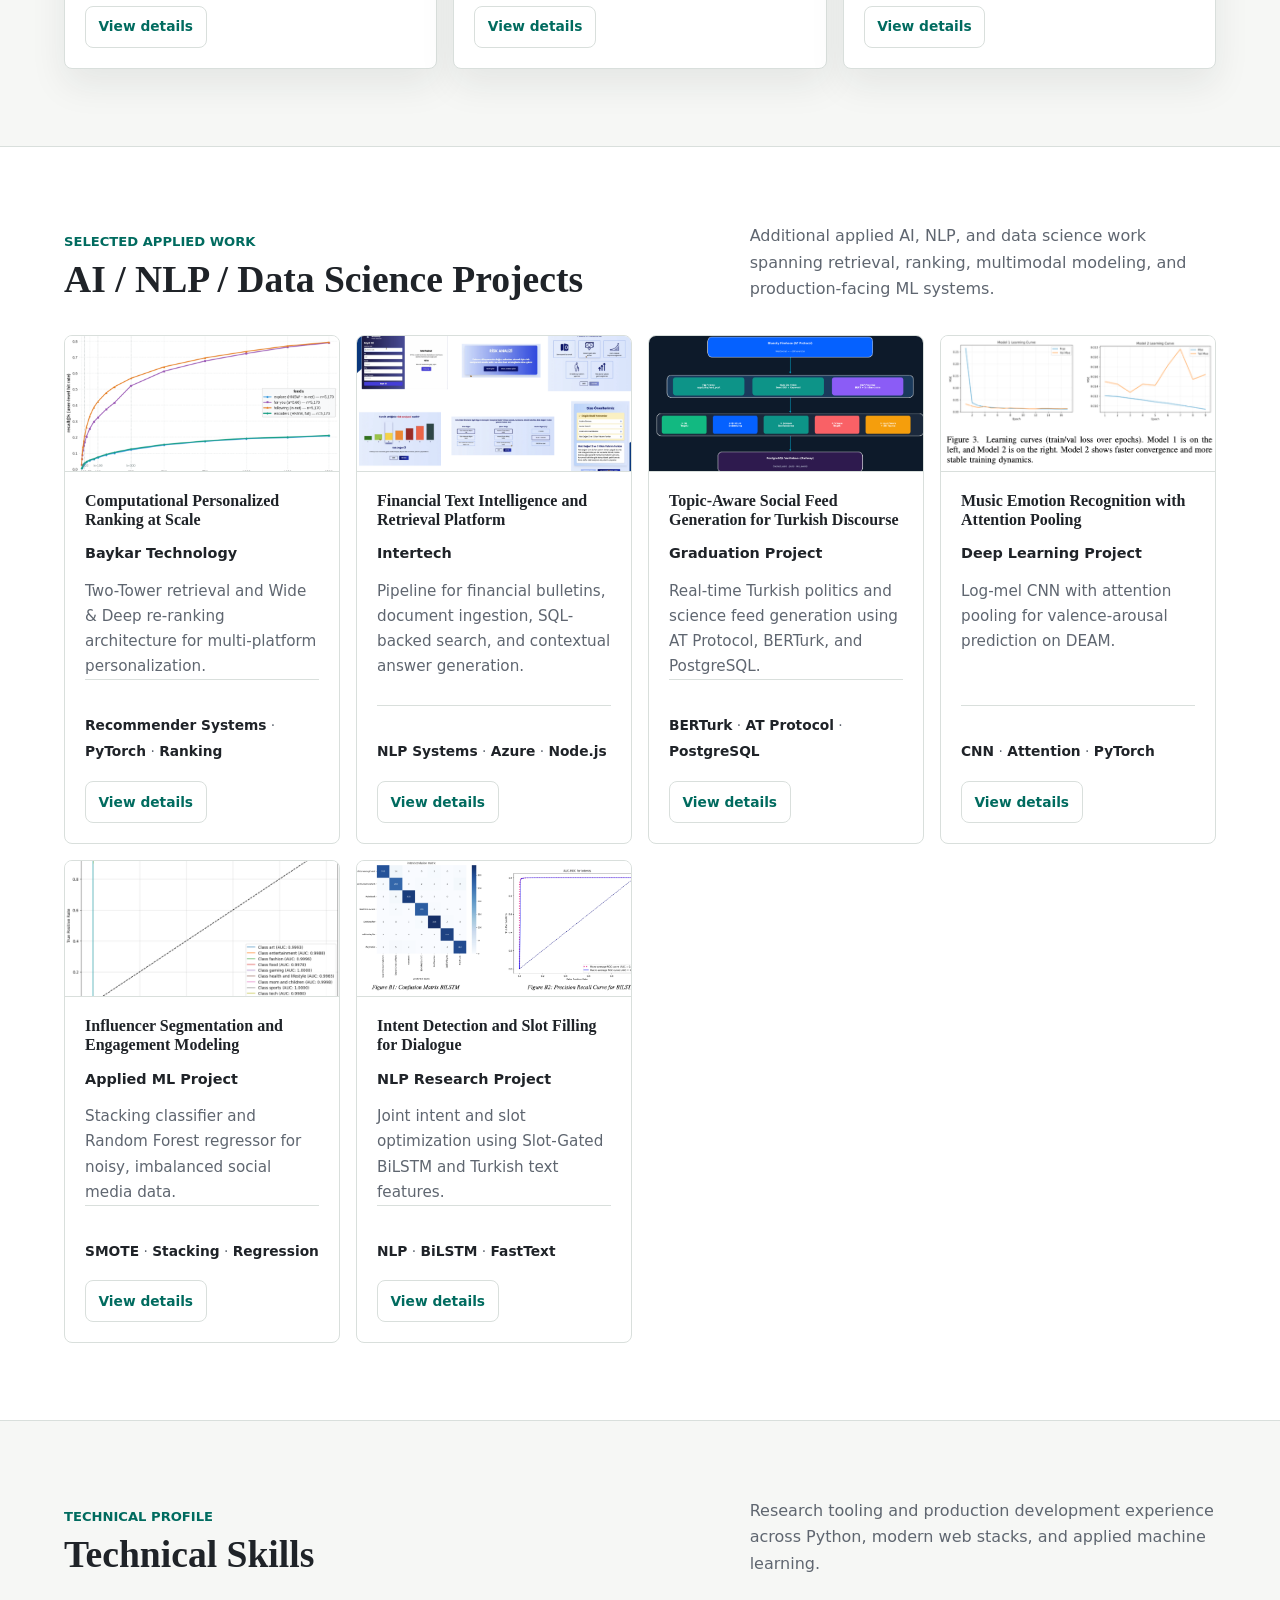
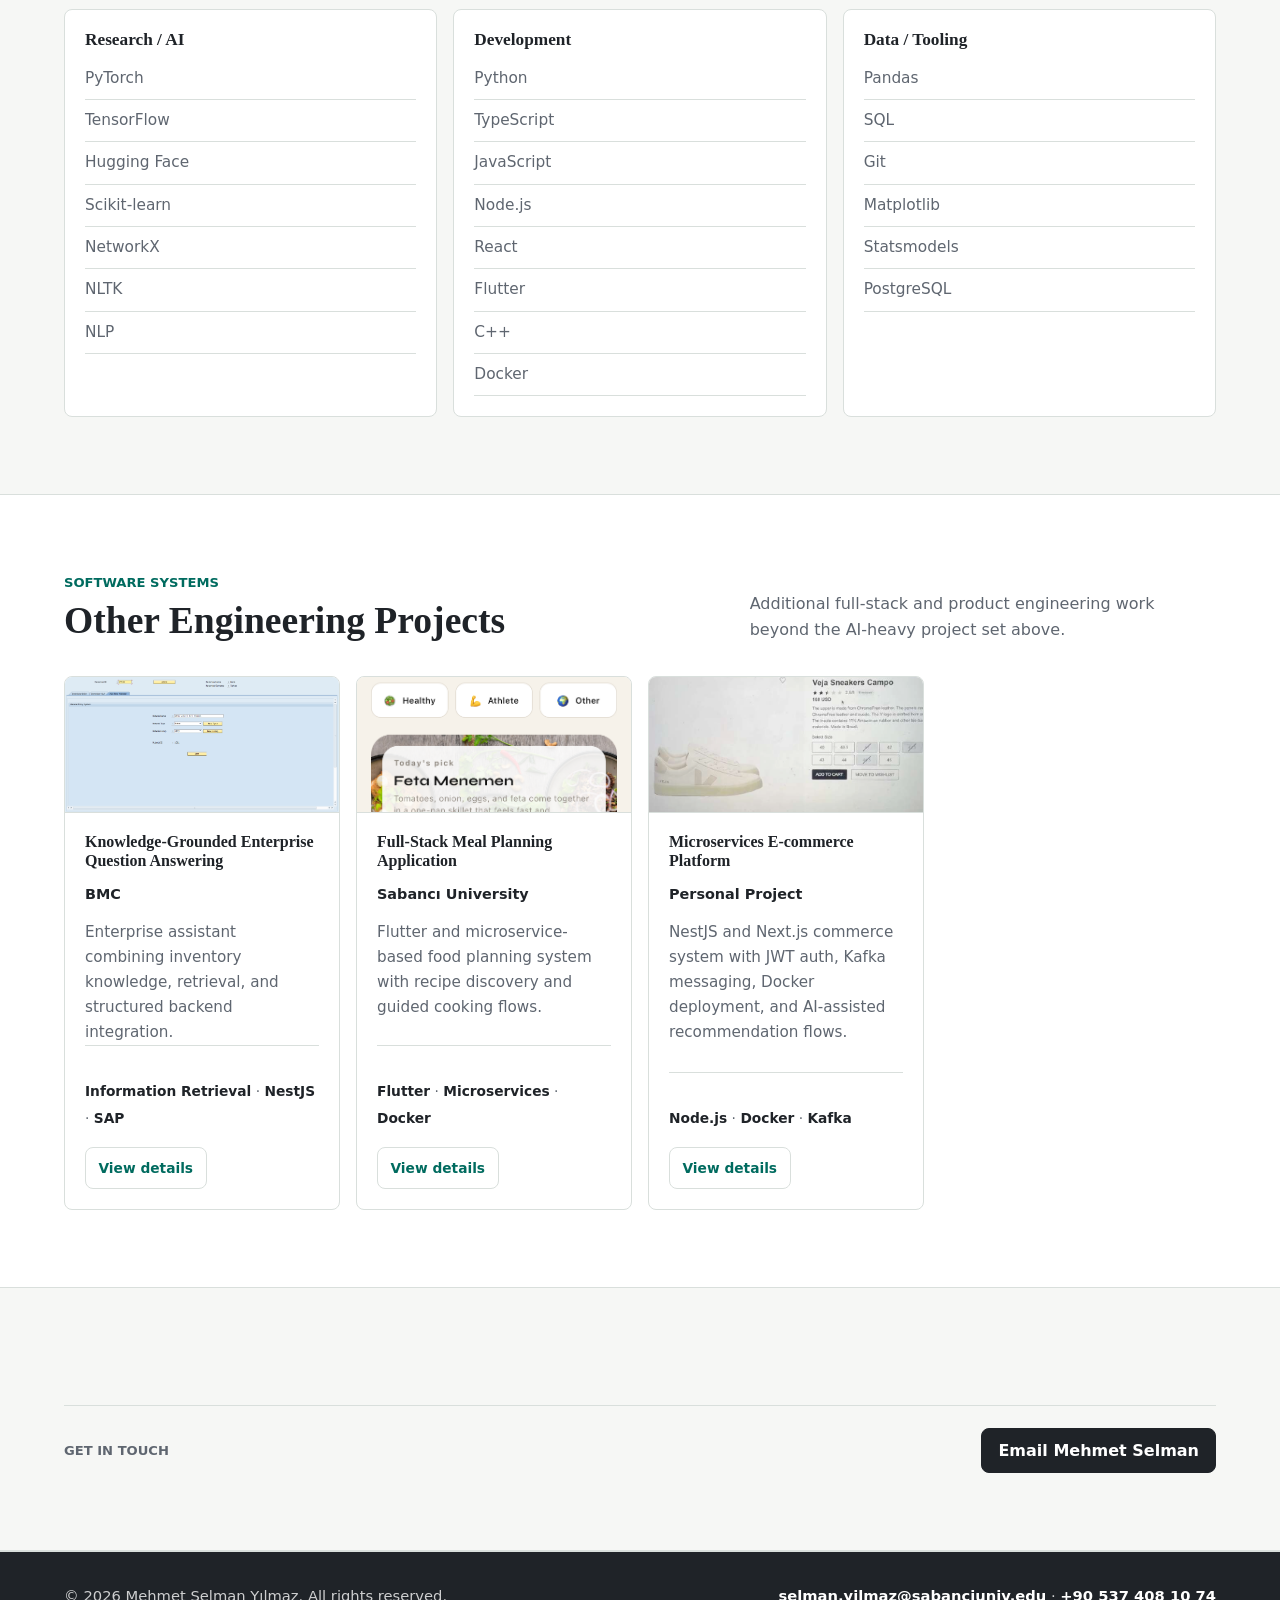
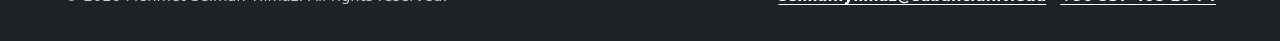
==== commit 0aa8446b: "Polish portfolio interactions and detail localization" ====
--- a/index.html
+++ b/index.html
@@ -305,6 +305,7 @@
     .engineering-card {
       display: flex;
       flex-direction: column;
+      cursor: pointer;
     }
 
     .research-card img {
@@ -387,6 +388,11 @@
     }
 
     .engineering-card:hover {
+      transform: translateY(-3px);
+      border-color: var(--accent);
+    }
+
+    .research-card:hover {
       transform: translateY(-3px);
       border-color: var(--accent);
     }
@@ -649,7 +655,7 @@
         <div class="section-header">
           <div>
             <p class="section-kicker" data-i18n="projectsKicker">Selected Applied Work</p>
-            <h2 data-i18n="projectsTitle">Other AI / NLP / Data Science Projects</h2>
+            <h2 data-i18n="projectsTitle">AI / NLP / Data Science Projects</h2>
           </div>
           <p class="section-lead" data-i18n="projectsLead">
             Additional applied AI, NLP, and data science work spanning retrieval, ranking, multimodal modeling, and production-facing ML systems.
@@ -674,12 +680,6 @@
 
         <div class="skills-grid" id="skillsGrid"></div>
 
-        <div class="contact-band" id="contact">
-          <div>
-            <p class="section-kicker" data-i18n="contactKicker">Get in touch</p>
-          </div>
-          <a class="btn" href="mailto:selman.yilmaz@sabanciuniv.edu" data-i18n="contactButton">Email Mehmet Selman</a>
-        </div>
       </div>
     </section>
 
@@ -696,6 +696,17 @@
         </div>
 
         <div class="engineering-grid" id="engineeringGrid"></div>
+      </div>
+    </section>
+
+    <section class="section soft" id="contact">
+      <div class="section-inner">
+        <div class="contact-band">
+          <div>
+            <p class="section-kicker" data-i18n="contactKicker">Get in touch</p>
+          </div>
+          <a class="btn" href="mailto:selman.yilmaz@sabanciuniv.edu" data-i18n="contactButton">Email Mehmet Selman</a>
+        </div>
       </div>
     </section>
   </main>
@@ -737,7 +748,7 @@
         researchTitle: "Research & Upcoming Publications",
         researchLead: "Ongoing research targeted for publication, positioned around NLP, AI, network science, and computational social science.",
         projectsKicker: "Selected Applied Work",
-        projectsTitle: "Other AI / NLP / Data Science Projects",
+        projectsTitle: "AI / NLP / Data Science Projects",
         projectsLead: "Additional applied AI, NLP, and data science work spanning retrieval, ranking, multimodal modeling, and production-facing ML systems.",
         engineeringKicker: "Software Systems",
         engineeringTitle: "Other Engineering Projects",
@@ -792,14 +803,6 @@
             tags: ["Recommender Systems", "PyTorch", "Ranking"]
           },
           {
-            id: "bmc",
-            cover: "images/bmc1.png",
-            title: "Knowledge-Grounded Enterprise Question Answering",
-            org: "BMC",
-            description: "Enterprise assistant combining inventory knowledge, retrieval, and structured backend integration.",
-            tags: ["Information Retrieval", "NestJS", "SAP"]
-          },
-          {
             id: "intertech",
             cover: "images/intertech1.png",
             title: "Financial Text Intelligence and Retrieval Platform",
@@ -841,6 +844,14 @@
           }
         ],
         engineeringProjects: [
+          {
+            id: "bmc",
+            cover: "images/bmc1.png",
+            title: "Knowledge-Grounded Enterprise Question Answering",
+            org: "BMC",
+            description: "Enterprise assistant combining inventory knowledge, retrieval, and structured backend integration.",
+            tags: ["Information Retrieval", "NestJS", "SAP"]
+          },
           {
             id: "chefinpocket",
             cover: "images/chefinpocket1.png",
@@ -885,7 +896,7 @@
         researchTitle: "Araştırmalar ve Yaklaşan Yayınlar",
         researchLead: "NLP, AI, ağ bilimi ve hesaplamalı sosyal bilimler ekseninde yayına hedeflenen devam eden araştırmalar.",
         projectsKicker: "Uygulamalı Çalışmalar",
-        projectsTitle: "Diğer AI / NLP / Veri Bilimi Projeleri",
+        projectsTitle: "AI / NLP / Veri Bilimi Projeleri",
         projectsLead: "Retrieval, ranking, çok kipli modelleme ve üretime yakın ML sistemleri boyunca seçilmiş uygulamalı çalışmalar.",
         engineeringKicker: "Yazılım Sistemleri",
         engineeringTitle: "Diğer Mühendislik Projeleri",
@@ -1144,7 +1155,7 @@
 
     function renderResearch(copy) {
       researchGrid.innerHTML = copy.research.map((item) => `
-        <article class="research-card">
+        <article class="research-card clickable-card" data-project-id="${item.id}" tabindex="0" role="link" aria-label="${escapeHtml(item.title)}">
           <img src="${item.cover}" alt="${escapeHtml(item.title)}" loading="lazy" style="${item.coverPosition ? `object-position:${item.coverPosition};` : ""}" />
           <div class="card-body">
             <span class="status">${escapeHtml(copy.statusLabel)} ${escapeHtml(item.status)}</span>
@@ -1165,7 +1176,7 @@
 
     function renderProjectGrid(target, items, copy) {
       target.innerHTML = items.map((item) => `
-        <article class="engineering-card">
+        <article class="engineering-card clickable-card" data-project-id="${item.id}" tabindex="0" role="link" aria-label="${escapeHtml(item.title)}">
           <img src="${item.cover}" alt="${escapeHtml(item.title)}" loading="lazy" />
           <div class="card-body">
             <h3>${escapeHtml(item.title)}</h3>
@@ -1213,6 +1224,19 @@
       const link = event.target.closest("[data-project-id]");
       if (!link) return;
       localStorage.setItem("currentProjectId", link.getAttribute("data-project-id"));
+      if (link.classList.contains("clickable-card")) {
+        window.location.href = "project.html";
+      }
+    });
+
+    document.addEventListener("keydown", (event) => {
+      const card = event.target.closest(".clickable-card");
+      if (!card) return;
+      if (event.key === "Enter" || event.key === " ") {
+        event.preventDefault();
+        localStorage.setItem("currentProjectId", card.getAttribute("data-project-id"));
+        window.location.href = "project.html";
+      }
     });
 
     languageSelect.addEventListener("change", (event) => setLanguage(event.target.value));
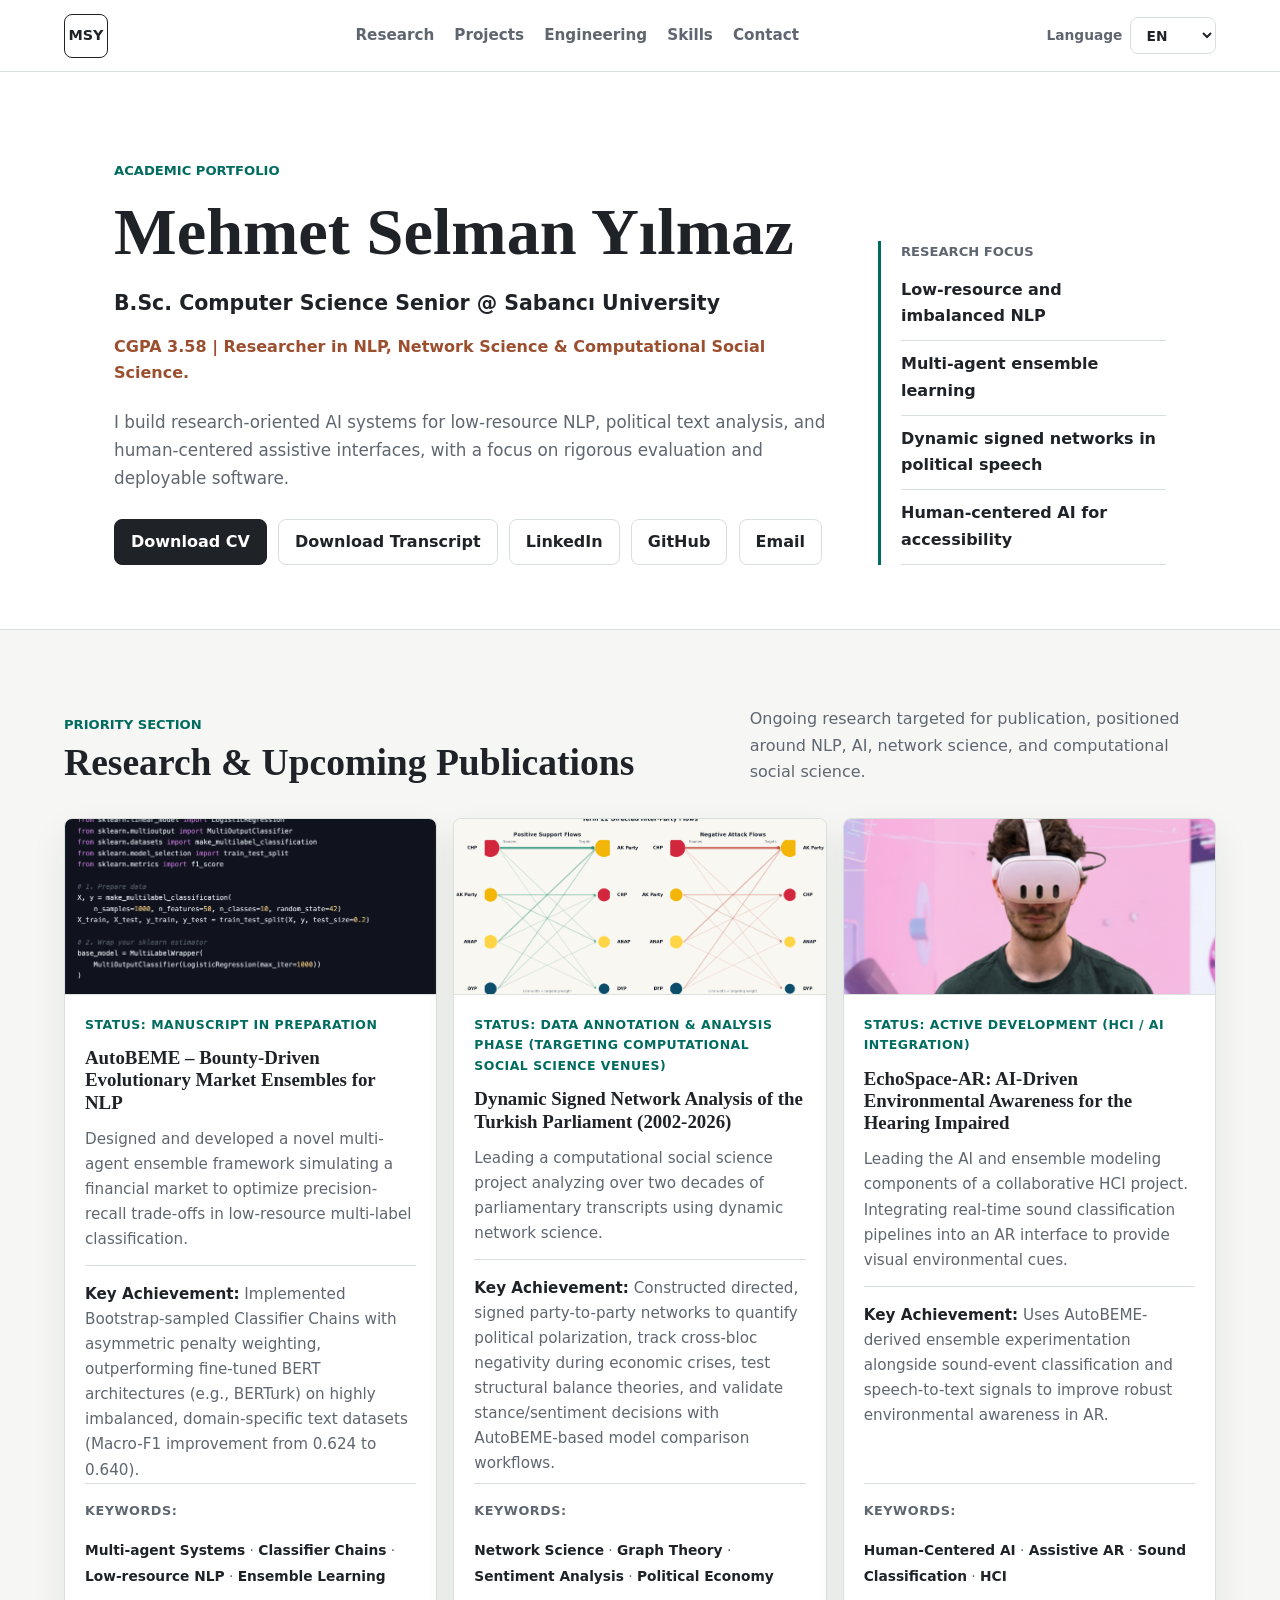
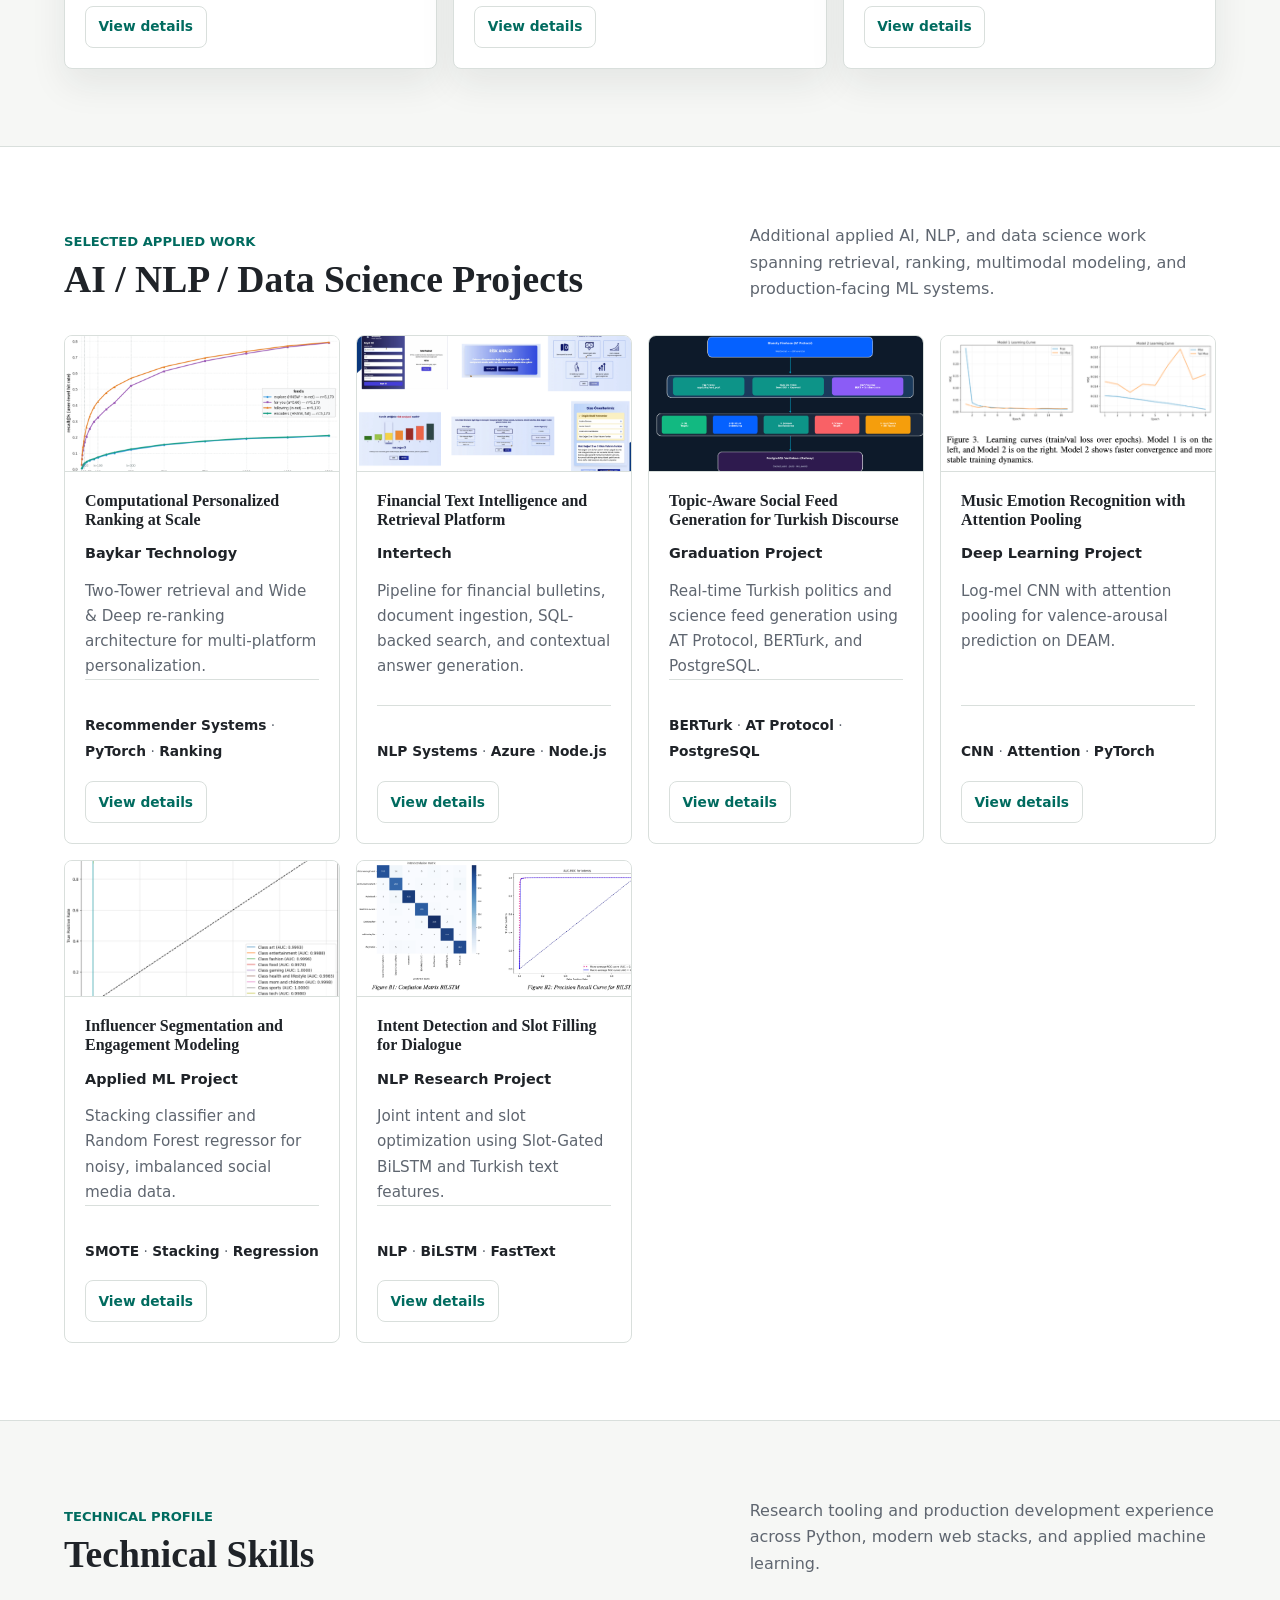
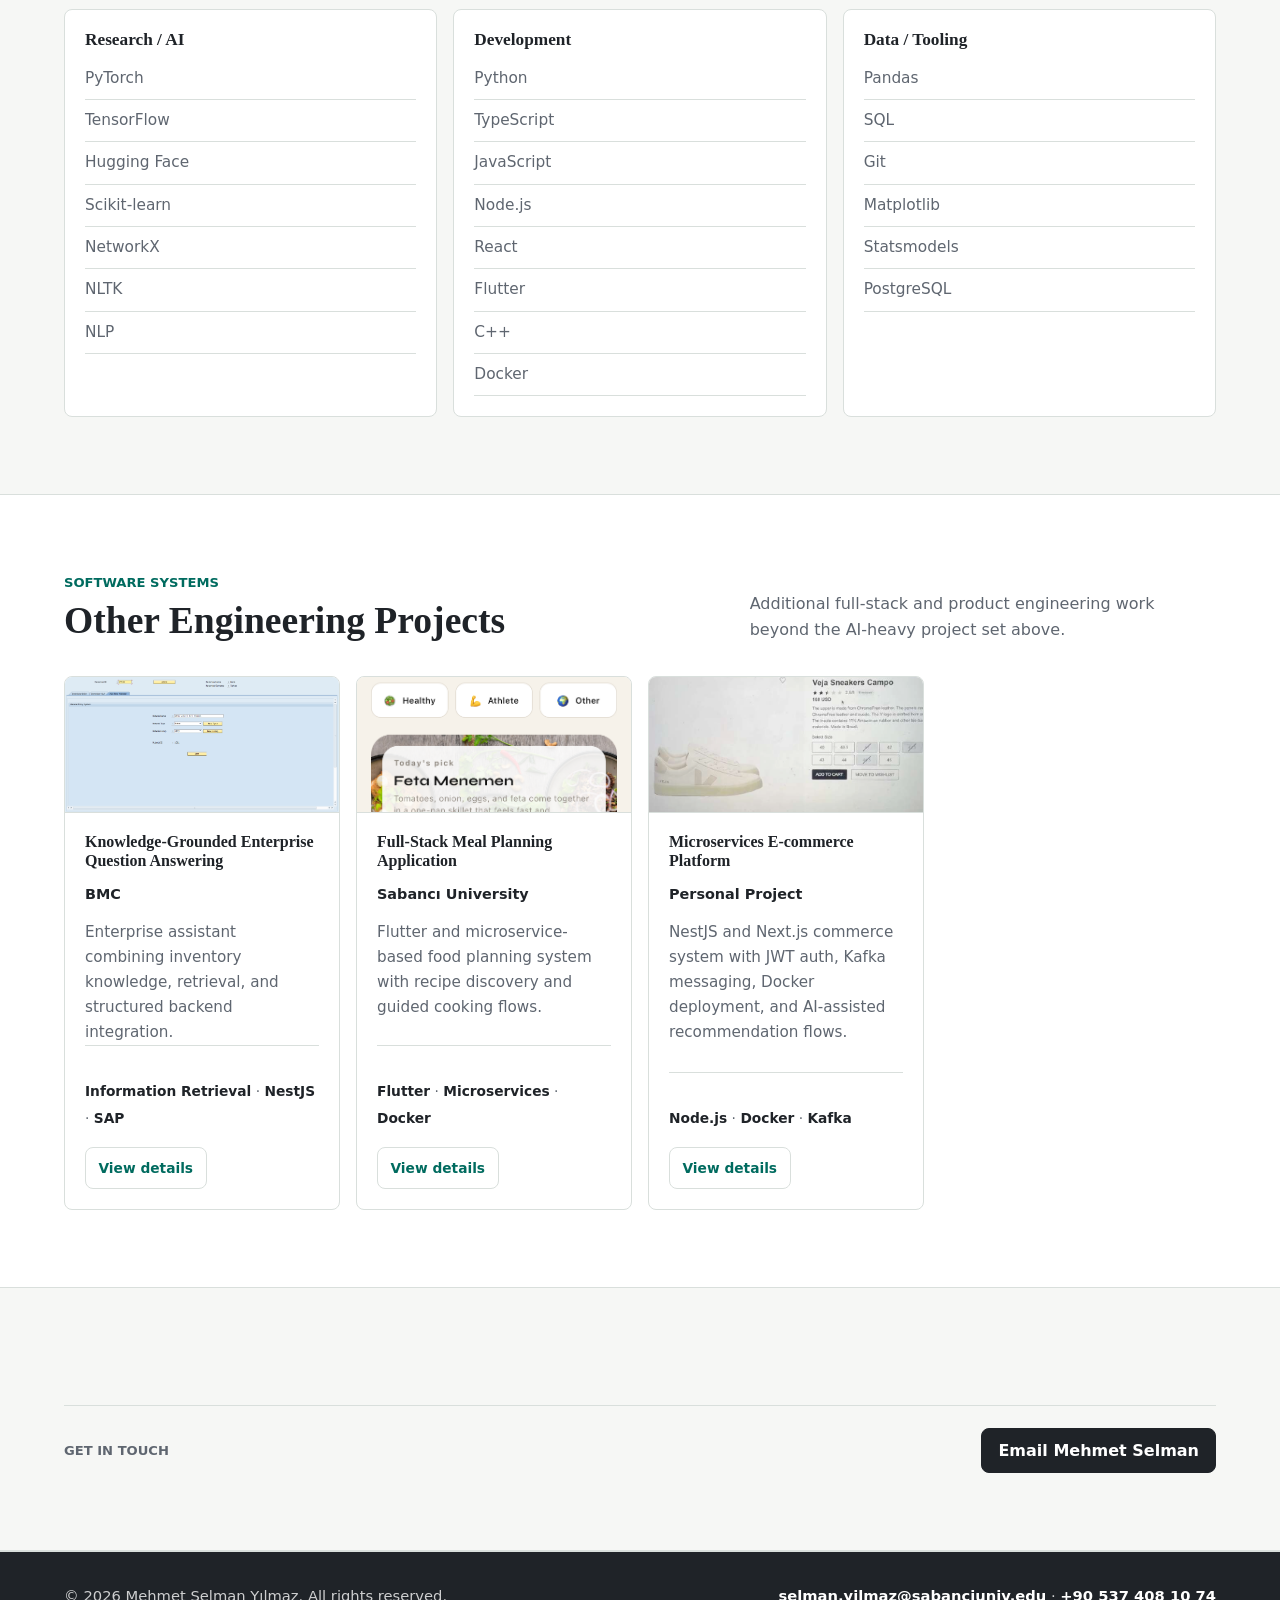
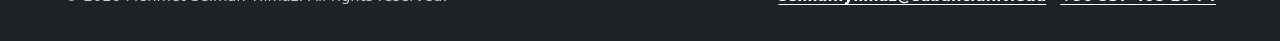
==== commit e46fe526: "Add CV/transcript downloads and improve mobile responsiveness - Fix CV download link to public/Selma" ====
--- a/index.html
+++ b/index.html
@@ -532,6 +532,12 @@
         gap: 0.85rem;
         overflow-x: auto;
         padding-bottom: 0.2rem;
+        -webkit-overflow-scrolling: touch;
+        scrollbar-width: none;
+      }
+
+      .nav-links::-webkit-scrollbar {
+        display: none;
       }
 
       .language-control {
@@ -568,6 +574,67 @@
       .skills-grid,
       .contact-band {
         grid-template-columns: 1fr;
+      }
+
+      .quick-links {
+        gap: 0.55rem;
+      }
+
+      .btn {
+        min-height: 2.85rem;
+        font-size: 0.93rem;
+      }
+    }
+
+    @media (max-width: 480px) {
+      h1 {
+        font-size: 2rem;
+      }
+
+      .hero {
+        padding-top: 2.5rem;
+        padding-bottom: 2.5rem;
+      }
+
+      .section {
+        padding-top: 2.6rem;
+        padding-bottom: 2.6rem;
+      }
+
+      .section-header h2 {
+        font-size: 1.65rem;
+      }
+
+      .quick-links {
+        gap: 0.5rem;
+      }
+
+      .btn {
+        flex: 1 1 calc(50% - 0.25rem);
+        justify-content: center;
+        font-size: 0.88rem;
+        padding: 0.7rem 0.65rem;
+      }
+
+      .btn:first-child {
+        flex: 1 1 100%;
+      }
+
+      .hero-summary {
+        font-size: 0.97rem;
+      }
+
+      .research-card img {
+        height: 9rem;
+      }
+
+      .engineering-card img {
+        height: 7rem;
+      }
+
+      .footer-inner {
+        flex-direction: column;
+        gap: 0.5rem;
       }
     }
   </style>
@@ -616,7 +683,8 @@
         </p>
 
         <div class="quick-links" aria-label="Quick links">
-          <a class="btn" href="SelmanYilmaz_CV.pdf" download data-i18n="cvButton">Download CV</a>
+          <a class="btn" href="public/SelmanYilmaz_CV_2026.pdf" download data-i18n="cvButton">Download CV</a>
+          <a class="btn secondary" href="public/SelmanYilmaz_Transcript_2026.pdf" download data-i18n="transcriptButton">Download Transcript</a>
           <a class="btn secondary" href="https://www.linkedin.com/in/mehmet-selman-y%C4%B1lmaz-76b34017b/" target="_blank" rel="noopener">LinkedIn</a>
           <a class="btn secondary" href="https://github.com/mesely" target="_blank" rel="noopener">GitHub</a>
           <a class="btn secondary" href="mailto:selman.yilmaz@sabanciuniv.edu">Email</a>
@@ -722,6 +790,7 @@
     </div>
   </footer>
 
+  <script src="home-translations.js"></script>
   <script>
     const SUPPORTED_LANGS = ["en", "tr", "de", "fr", "nl", "da", "sv", "fi"];
     const STORAGE_KEY = "portfolioLanguageV2";
@@ -739,6 +808,7 @@
         heroMetric: "CGPA 3.58 | Researcher in NLP, Network Science & Computational Social Science.",
         heroSummary: "I build research-oriented AI systems for low-resource NLP, political text analysis, and human-centered assistive interfaces, with a focus on rigorous evaluation and deployable software.",
         cvButton: "Download CV",
+        transcriptButton: "Download Transcript",
         focusTitle: "Research Focus",
         focusOne: "Low-resource and imbalanced NLP",
         focusTwo: "Multi-agent ensemble learning",
@@ -887,6 +957,7 @@
         heroMetric: "CGPA 3.58 | NLP, Ağ Bilimi ve Hesaplamalı Sosyal Bilimler araştırmacısı.",
         heroSummary: "Düşük kaynaklı NLP, politik metin analizi ve insan odaklı erişilebilirlik arayüzleri için araştırma odaklı AI sistemleri geliştiriyorum.",
         cvButton: "CV İndir",
+        transcriptButton: "Transkript İndir",
         focusTitle: "Araştırma Odağı",
         focusOne: "Düşük kaynaklı ve dengesiz NLP",
         focusTwo: "Çok ajanlı ensemble öğrenme",
@@ -923,6 +994,7 @@
         heroMetric: "CGPA 3.58 | Forschung in NLP, Netzwerkwissenschaft und Computational Social Science.",
         heroSummary: "Forschungsorientierte KI-Systeme für ressourcenarmes NLP, politische Textanalyse und barriereorientierte Assistenzschnittstellen.",
         cvButton: "Akademischen CV herunterladen",
+        transcriptButton: "Transkript herunterladen",
         focusTitle: "Forschungsschwerpunkte",
         focusOne: "Ressourcenarmes und unausgewogenes NLP",
         focusTwo: "Multi-Agent-Ensemble-Lernen",
@@ -957,6 +1029,7 @@
         heroMetric: "CGPA 3.58 | Recherche en NLP, science des réseaux et sciences sociales computationnelles.",
         heroSummary: "Je développe des systèmes d'IA orientés recherche pour le NLP à faibles ressources, l'analyse politique et les interfaces d'assistance accessibles.",
         cvButton: "Télécharger le CV académique",
+        transcriptButton: "Télécharger le relevé de notes",
         focusTitle: "Axes de recherche",
         focusOne: "NLP à faibles ressources et données déséquilibrées",
         focusTwo: "Apprentissage d'ensembles multi-agents",
@@ -991,6 +1064,7 @@
         heroMetric: "CGPA 3.58 | Onderzoeker in NLP, netwerkwetenschap en computationele sociale wetenschap.",
         heroSummary: "Ik bouw onderzoeksgerichte AI-systemen voor low-resource NLP, politieke tekstanalyse en mensgerichte assistieve interfaces.",
         cvButton: "Academisch CV downloaden",
+        transcriptButton: "Transcript downloaden",
         focusTitle: "Onderzoeksfocus",
         focusOne: "Low-resource en onevenwichtige NLP",
         focusTwo: "Multi-agent ensemble learning",
@@ -1025,6 +1099,7 @@
         heroMetric: "CGPA 3.58 | Forsker i NLP, netværksvidenskab og computational social science.",
         heroSummary: "Jeg bygger forskningsorienterede AI-systemer til low-resource NLP, politisk tekstanalyse og menneskecentrerede assistive interfaces.",
         cvButton: "Download akademisk CV",
+        transcriptButton: "Download karakterudskrift",
         focusTitle: "Forskningsfokus",
         focusOne: "Low-resource og ubalanceret NLP",
         focusTwo: "Multi-agent ensemble learning",
@@ -1059,6 +1134,7 @@
         heroMetric: "CGPA 3.58 | Forskare inom NLP, nätverksvetenskap och computational social science.",
         heroSummary: "Jag bygger forskningsorienterade AI-system för low-resource NLP, politisk textanalys och människocentrerade assistiva gränssnitt.",
         cvButton: "Ladda ner akademiskt CV",
+        transcriptButton: "Ladda ner betygsutdrag",
         focusTitle: "Forskningsfokus",
         focusOne: "Low-resource och obalanserad NLP",
         focusTwo: "Multi-agent ensemble learning",
@@ -1093,6 +1169,7 @@
         heroMetric: "CGPA 3.58 | Tutkimus NLP:ssä, verkostotieteessä ja laskennallisissa yhteiskuntatieteissä.",
         heroSummary: "Rakennan tutkimuslähtöisiä AI-järjestelmiä low-resource NLP:hen, poliittiseen tekstianalyysiin ja ihmiskeskeisiin esteettömyysratkaisuihin.",
         cvButton: "Lataa akateeminen CV",
+        transcriptButton: "Lataa opintorekisteriote",
         focusTitle: "Tutkimusfokus",
         focusOne: "Low-resource ja epätasapainoinen NLP",
         focusTwo: "Multi-agent ensemble learning",
@@ -1153,8 +1230,18 @@
       return tags.map((tag) => `<span class="tag">${escapeHtml(tag)}</span>`).join("");
     }
 
-    function renderResearch(copy) {
-      researchGrid.innerHTML = copy.research.map((item) => `
+    function contentFor(lang) {
+      const translated = window.HOME_I18N && window.HOME_I18N[lang] ? window.HOME_I18N[lang] : null;
+      return {
+        research: translated && translated.research ? translated.research : (COPY.en.research || []),
+        aiProjects: translated && translated.aiProjects ? translated.aiProjects : (COPY.en.aiProjects || []),
+        engineeringProjects: translated && translated.engineeringProjects ? translated.engineeringProjects : (COPY.en.engineeringProjects || []),
+        skills: translated && translated.skills ? translated.skills : (COPY.en.skills || [])
+      };
+    }
+
+    function renderResearch(items, copy) {
+      researchGrid.innerHTML = items.map((item) => `
         <article class="research-card clickable-card" data-project-id="${item.id}" tabindex="0" role="link" aria-label="${escapeHtml(item.title)}">
           <img src="${item.cover}" alt="${escapeHtml(item.title)}" loading="lazy" style="${item.coverPosition ? `object-position:${item.coverPosition};` : ""}" />
           <div class="card-body">
@@ -1191,8 +1278,8 @@
       `).join("");
     }
 
-    function renderSkills(copy) {
-      skillsGrid.innerHTML = copy.skills.map((group) => `
+    function renderSkills(items) {
+      skillsGrid.innerHTML = items.map((group) => `
         <section class="skill-column">
           <h3>${escapeHtml(group.title)}</h3>
           <ul class="skill-list">
@@ -1204,11 +1291,12 @@
 
     function render(lang) {
       const copy = copyFor(lang);
+      const content = contentFor(lang);
       setTextContent(copy);
-      renderResearch(copy);
-      renderProjectGrid(projectsGrid, copy.aiProjects || [], copy);
-      renderProjectGrid(engineeringGrid, copy.engineeringProjects || [], copy);
-      renderSkills(copy);
+      renderResearch(content.research, copy);
+      renderProjectGrid(projectsGrid, content.aiProjects, copy);
+      renderProjectGrid(engineeringGrid, content.engineeringProjects, copy);
+      renderSkills(content.skills);
     }
 
     function escapeHtml(value) {
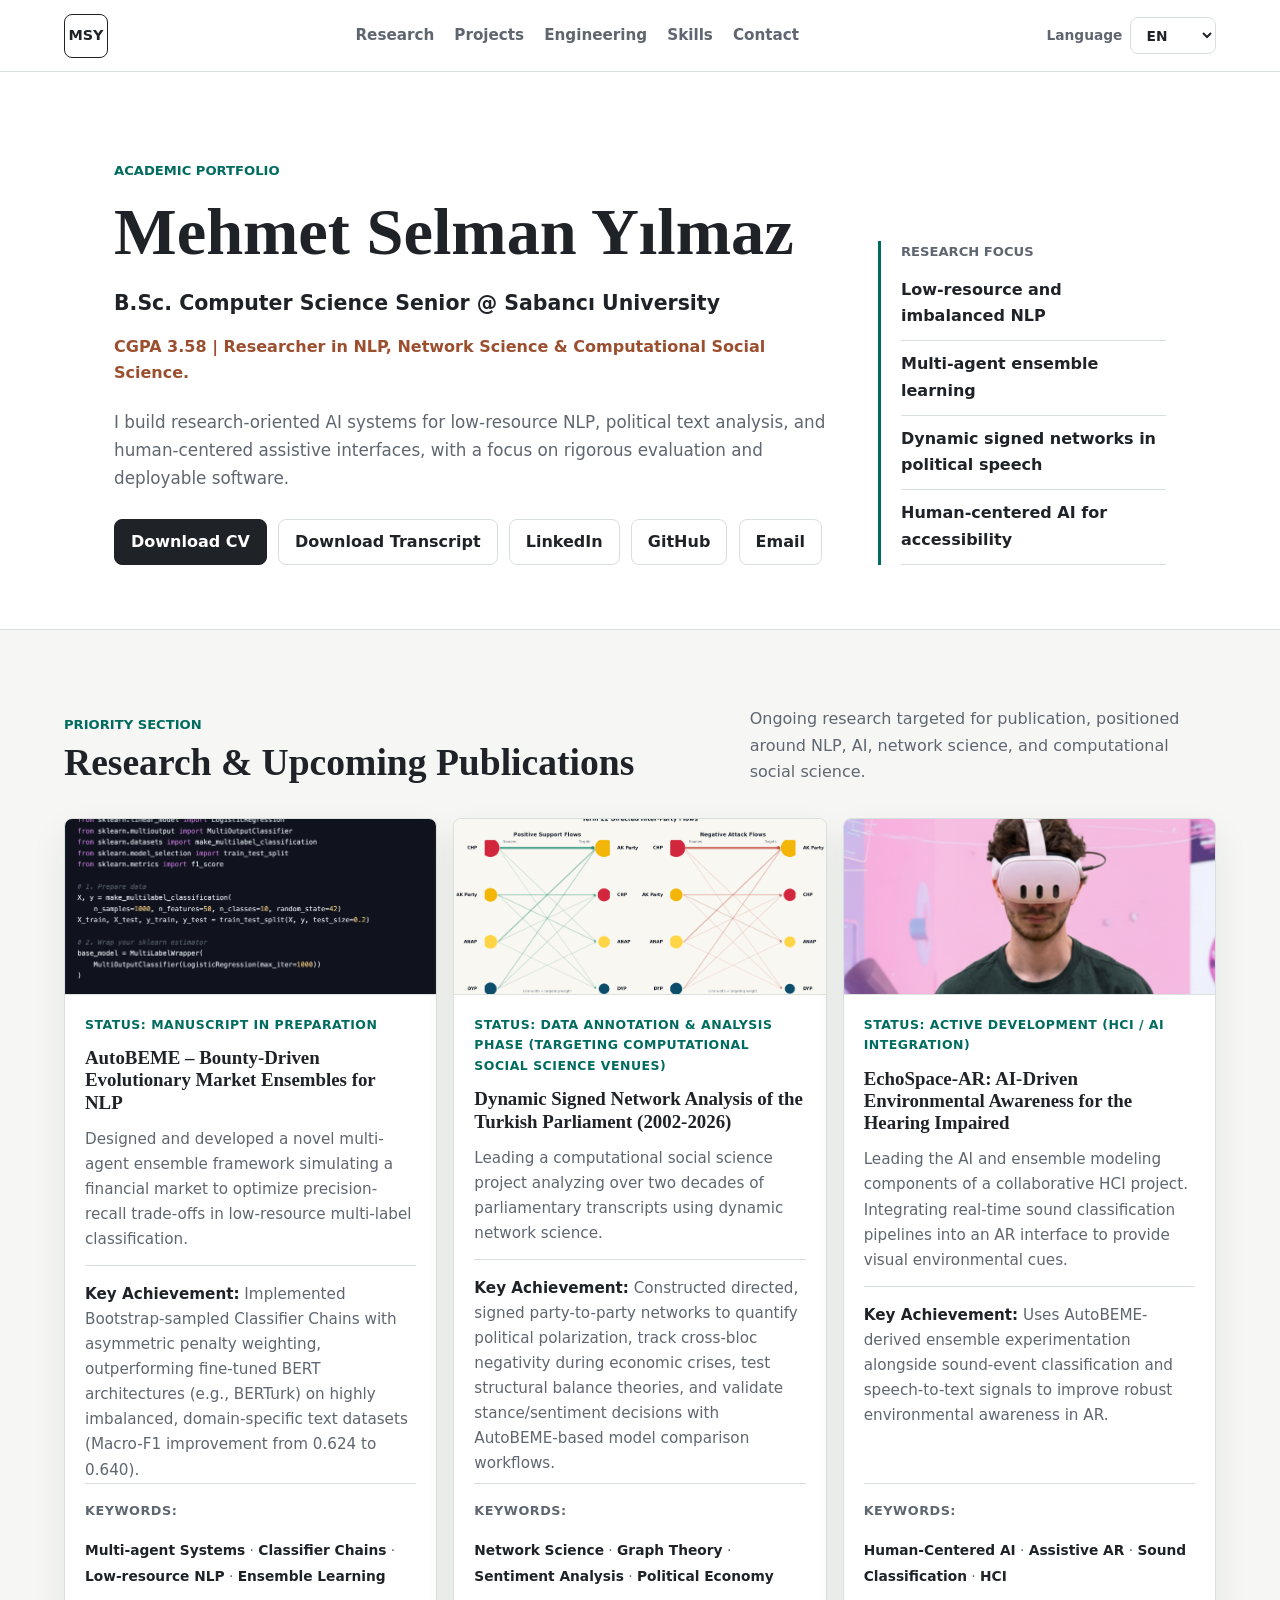
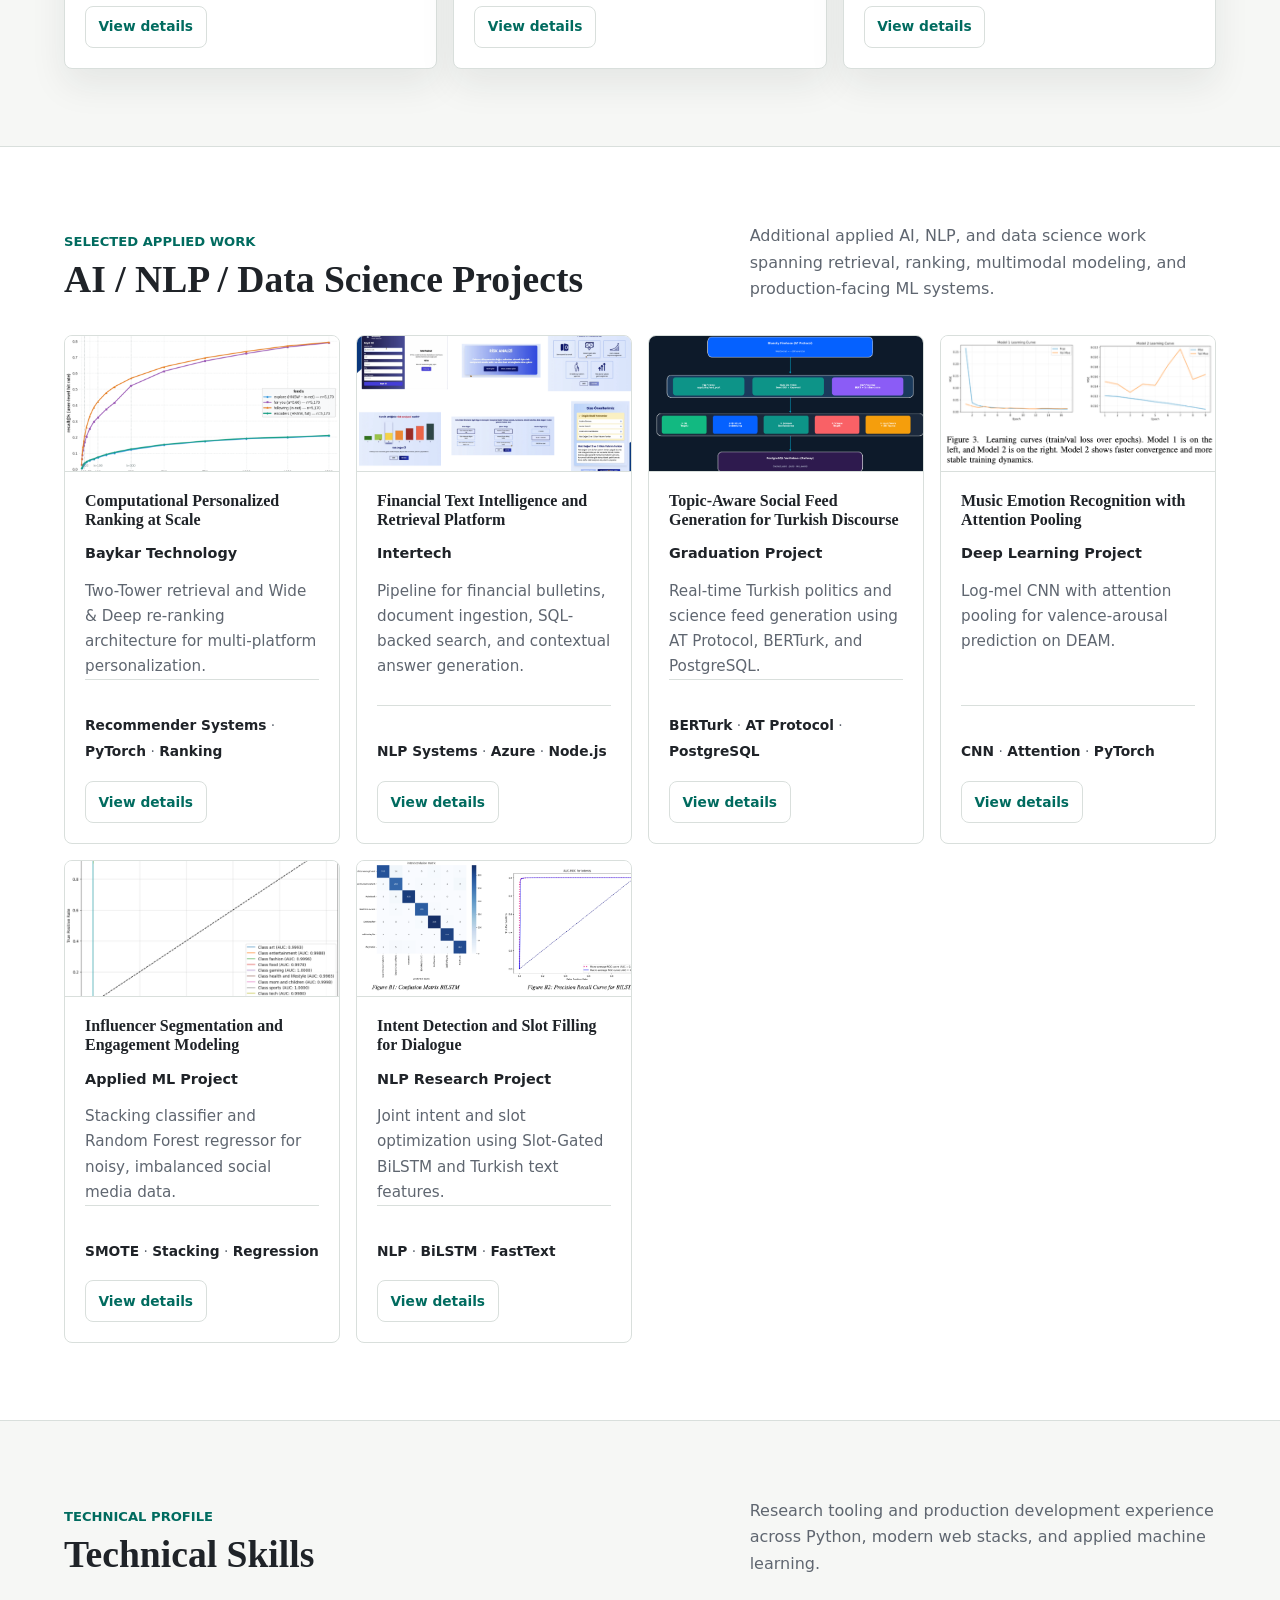
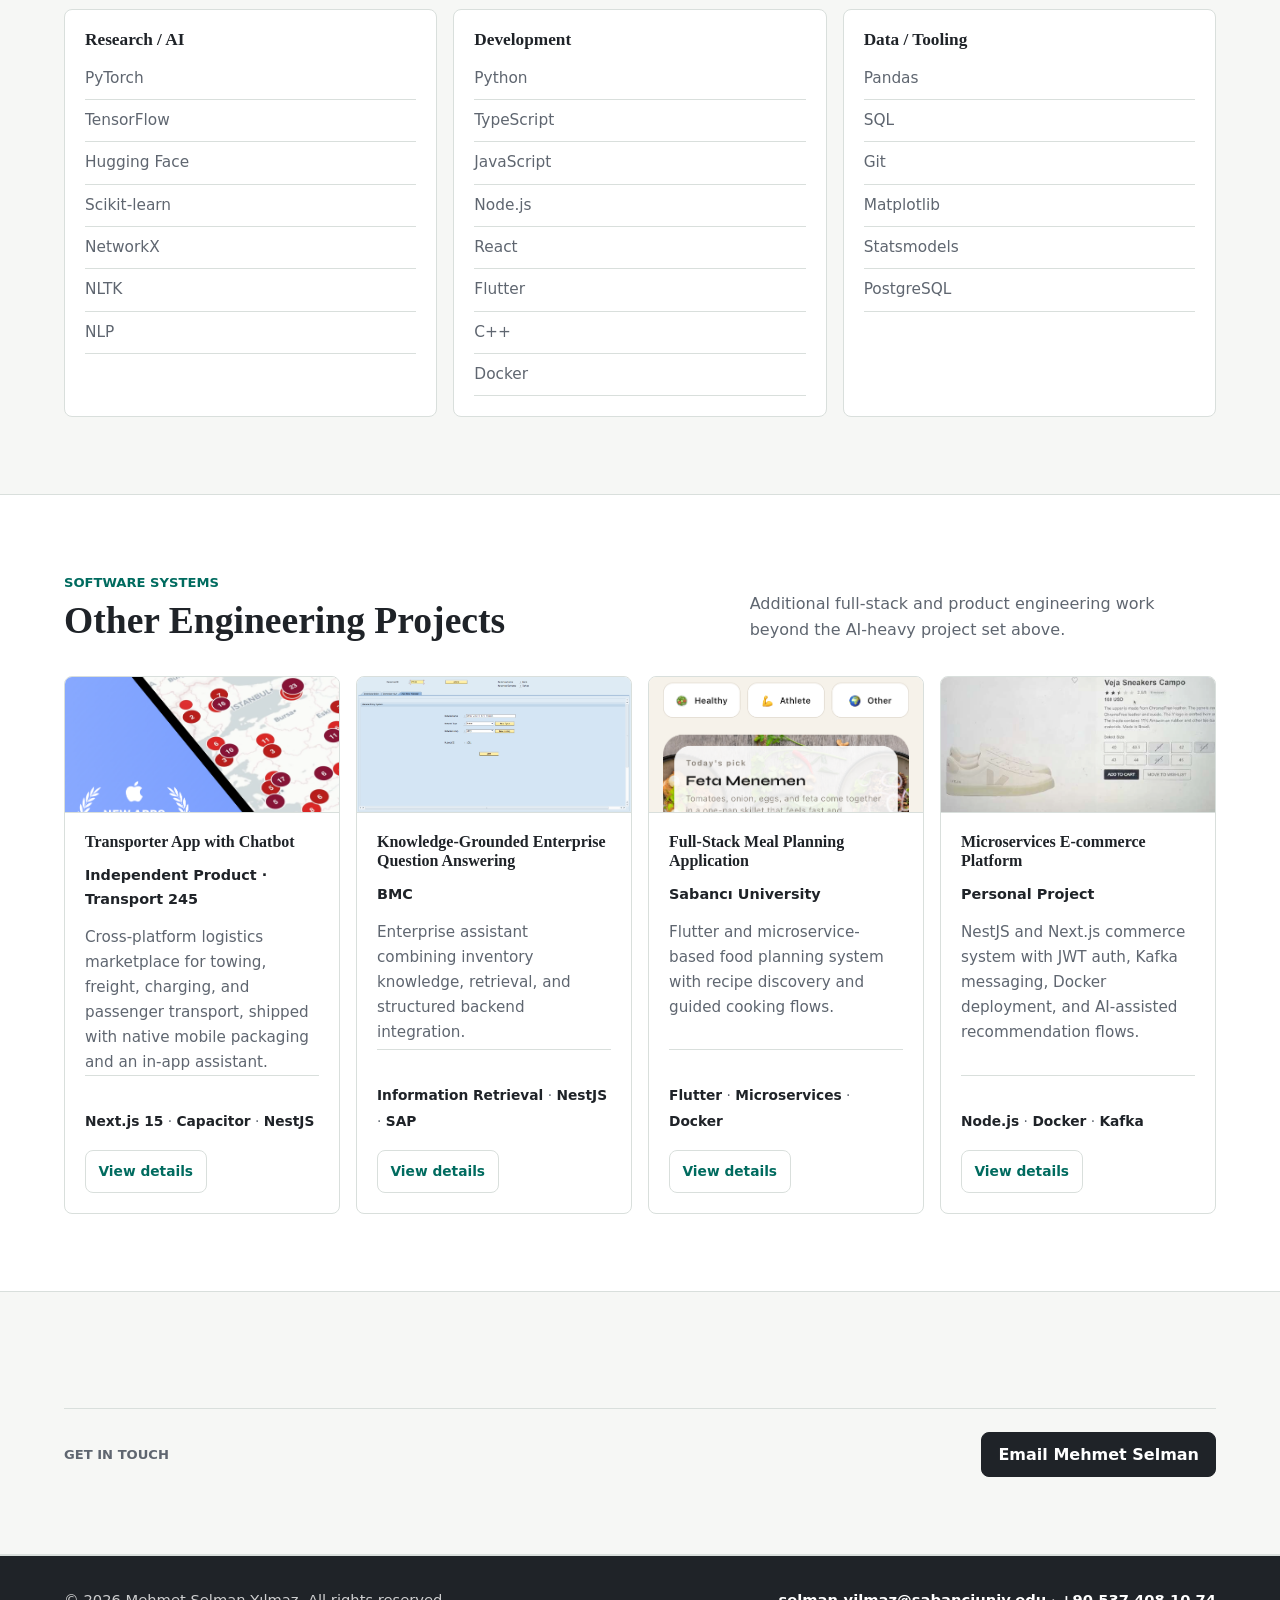
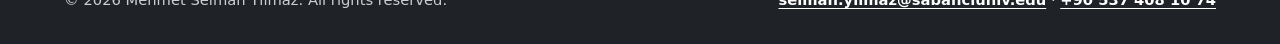
==== commit b7d72ee5: "feat: add transporter project to portfolio" ====
--- a/index.html
+++ b/index.html
@@ -523,17 +523,31 @@
 
     @media (max-width: 760px) {
       .site-header {
-        grid-template-columns: auto auto;
+        grid-template-columns: auto 1fr;
+        grid-template-rows: auto auto;
+        padding: 0.7rem 4%;
+        gap: 0.55rem 0.75rem;
+      }
+
+      .wordmark {
+        grid-column: 1;
+        grid-row: 1;
+      }
+
+      .site-header nav {
+        grid-column: 1 / -1;
+        grid-row: 2;
+        overflow: hidden;
       }
 
       .nav-links {
-        grid-column: 1 / -1;
         justify-content: flex-start;
-        gap: 0.85rem;
+        gap: 0.75rem;
         overflow-x: auto;
-        padding-bottom: 0.2rem;
+        padding-bottom: 0.25rem;
         -webkit-overflow-scrolling: touch;
         scrollbar-width: none;
+        font-size: 0.88rem;
       }
 
       .nav-links::-webkit-scrollbar {
@@ -541,11 +555,19 @@
       }
 
       .language-control {
+        grid-column: 2;
+        grid-row: 1;
         justify-content: flex-end;
       }
 
       .language-control span {
         display: none;
+      }
+
+      .language-control select {
+        min-width: 4.2rem;
+        font-size: 0.85rem;
+        padding: 0.45rem 0.5rem;
       }
 
       h1 {
@@ -915,6 +937,14 @@
         ],
         engineeringProjects: [
           {
+            id: "transporter",
+            cover: "images/transporter1.png",
+            title: "Transporter App with Chatbot",
+            org: "Independent Product · Transport 245",
+            description: "Cross-platform logistics marketplace for towing, freight, charging, and passenger transport, shipped with native mobile packaging and an in-app assistant.",
+            tags: ["Next.js 15", "Capacitor", "NestJS"]
+          },
+          {
             id: "bmc",
             cover: "images/bmc1.png",
             title: "Knowledge-Grounded Enterprise Question Answering",
@@ -981,7 +1011,17 @@
         detailsLabel: "Detayları aç",
         statusLabel: "Durum:",
         achievementLabel: "Temel Çıktı:",
-        keywordsLabel: "Anahtar Kelimeler:"
+        keywordsLabel: "Anahtar Kelimeler:",
+        engineeringProjectsExtra: [
+          {
+            id: "transporter",
+            cover: "images/transporter1.png",
+            title: "Transporter App with Chatbot",
+            org: "Bağımsız Ürün · Transport 245",
+            description: "Kurtarıcı, nakliye, şarj ve yolcu taşıma sağlayıcılarını harita tabanlı arama, yerleşik chatbot ve native mobil paketleme ile birleştiren çapraz platform lojistik uygulaması.",
+            tags: ["Next.js 15", "Capacitor", "NestJS"]
+          }
+        ]
       },
       de: {
         navResearch: "Forschung",
@@ -1230,12 +1270,31 @@
       return tags.map((tag) => `<span class="tag">${escapeHtml(tag)}</span>`).join("");
     }
 
+    function mergeLocalizedItems(baseItems, translatedItems = []) {
+      const translatedById = new Map((translatedItems || []).map((item) => [item.id, item]));
+      const merged = (baseItems || []).map((item) => (
+        translatedById.has(item.id) ? Object.assign({}, item, translatedById.get(item.id)) : item
+      ));
+
+      (translatedItems || []).forEach((item) => {
+        if (!merged.some((entry) => entry.id === item.id)) merged.push(item);
+      });
+
+      return merged;
+    }
+
     function contentFor(lang) {
       const translated = window.HOME_I18N && window.HOME_I18N[lang] ? window.HOME_I18N[lang] : null;
+      const engineeringBase = lang === "tr"
+        ? mergeLocalizedItems(COPY.en.engineeringProjects || [], COPY.tr.engineeringProjectsExtra || [])
+        : (COPY.en.engineeringProjects || []);
+
       return {
         research: translated && translated.research ? translated.research : (COPY.en.research || []),
         aiProjects: translated && translated.aiProjects ? translated.aiProjects : (COPY.en.aiProjects || []),
-        engineeringProjects: translated && translated.engineeringProjects ? translated.engineeringProjects : (COPY.en.engineeringProjects || []),
+        engineeringProjects: translated && translated.engineeringProjects
+          ? mergeLocalizedItems(engineeringBase, translated.engineeringProjects)
+          : engineeringBase,
         skills: translated && translated.skills ? translated.skills : (COPY.en.skills || [])
       };
     }
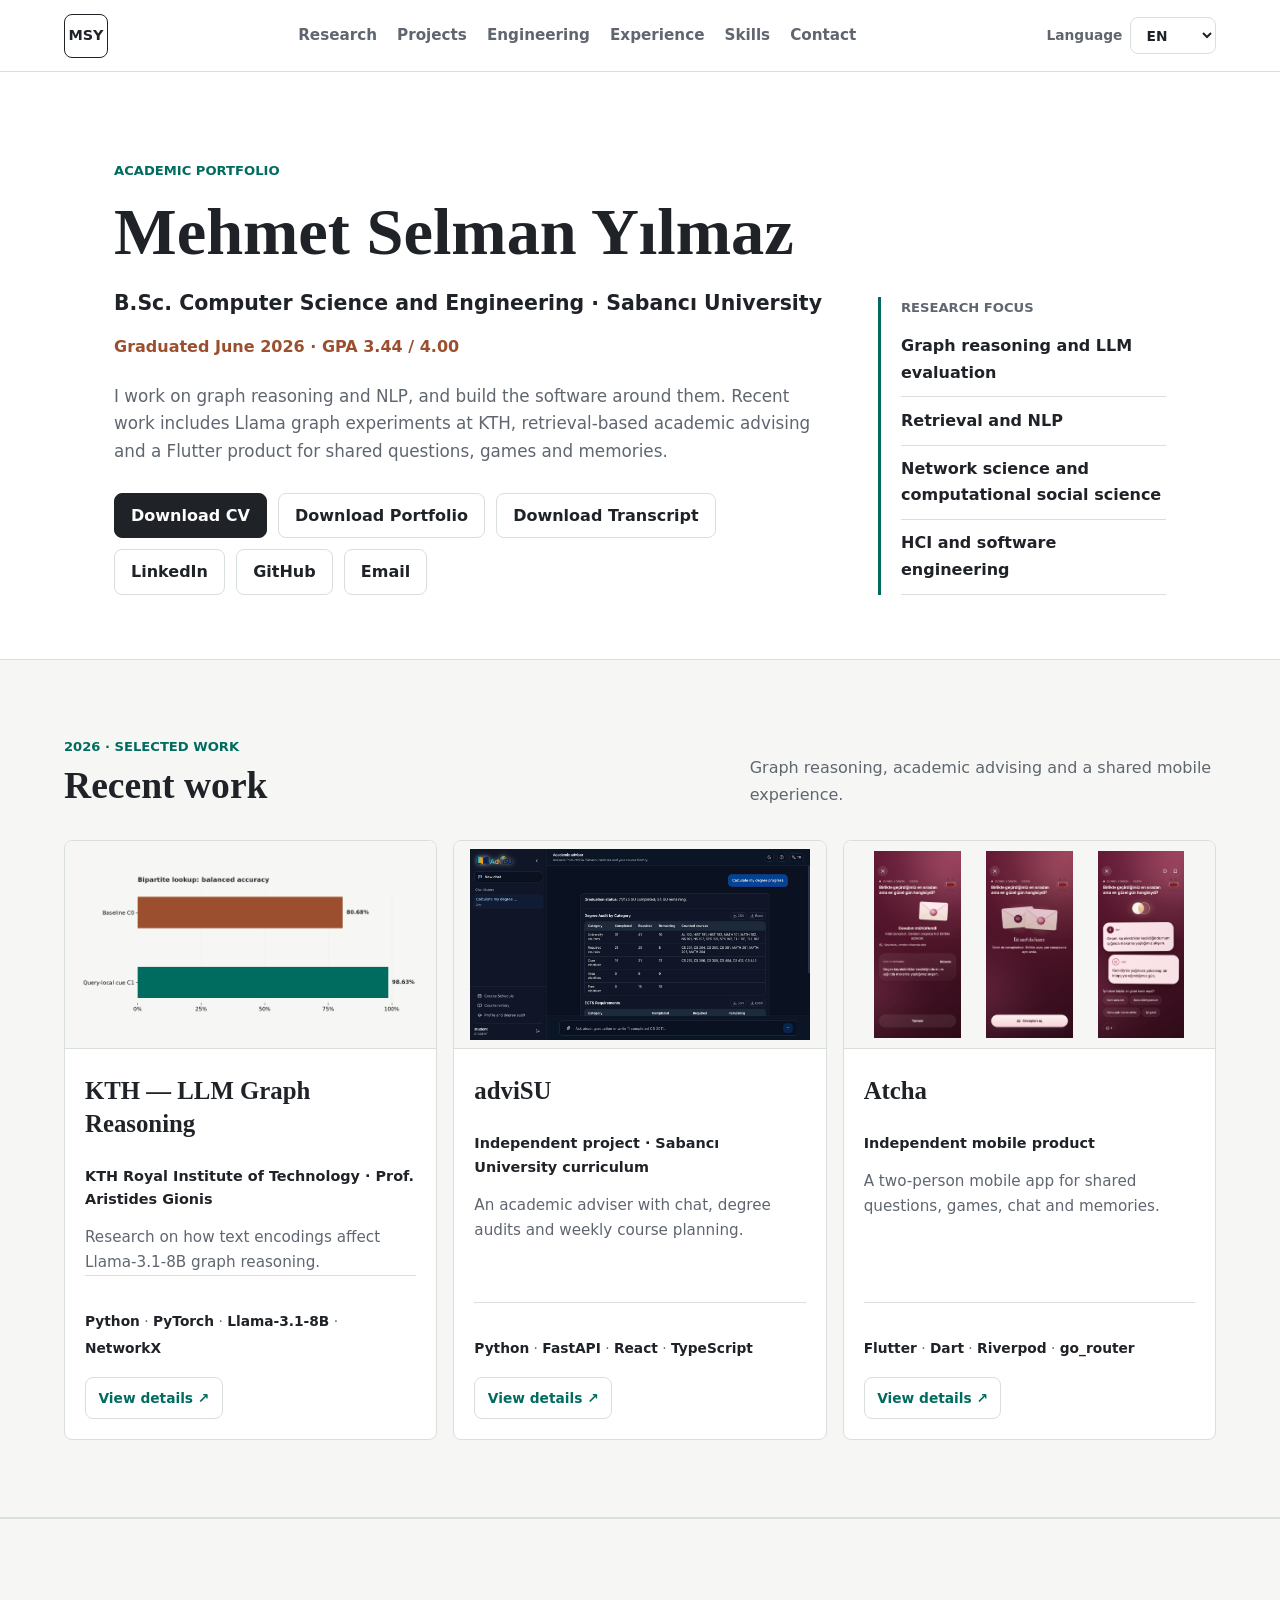
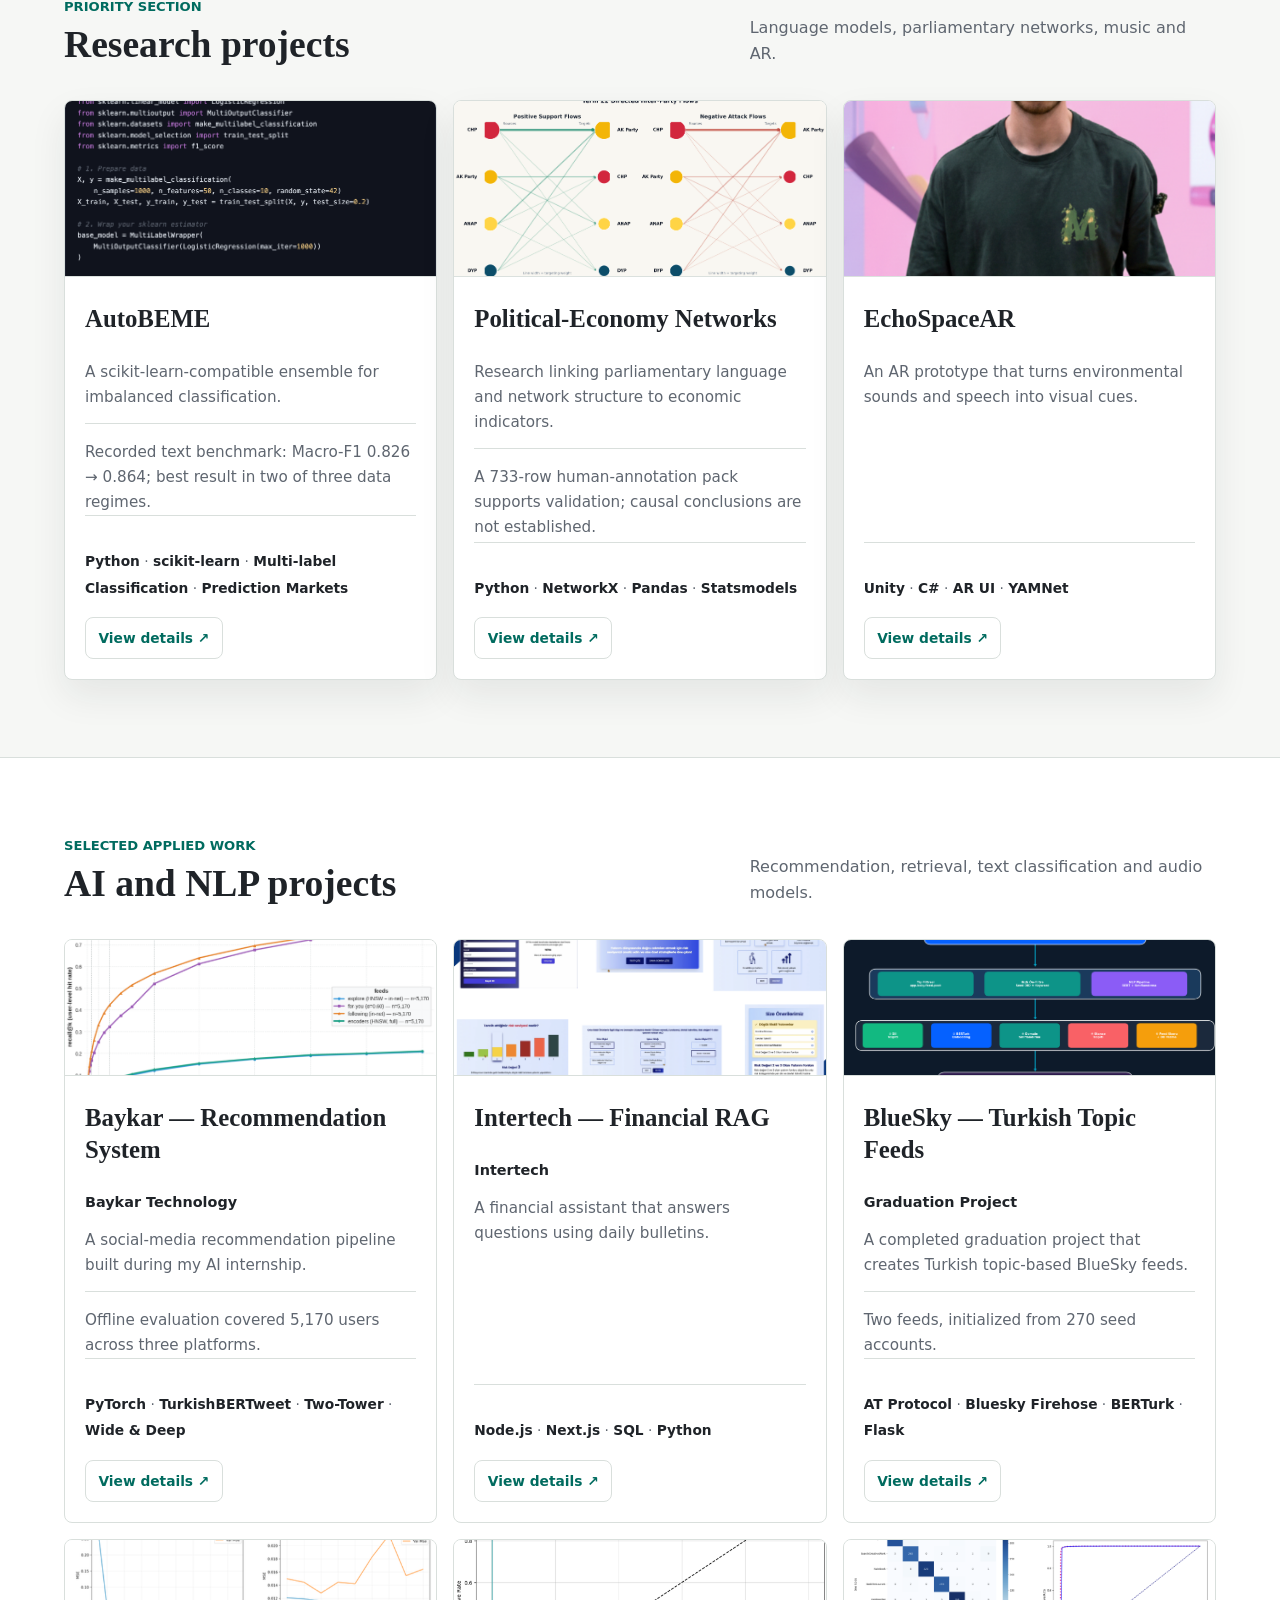
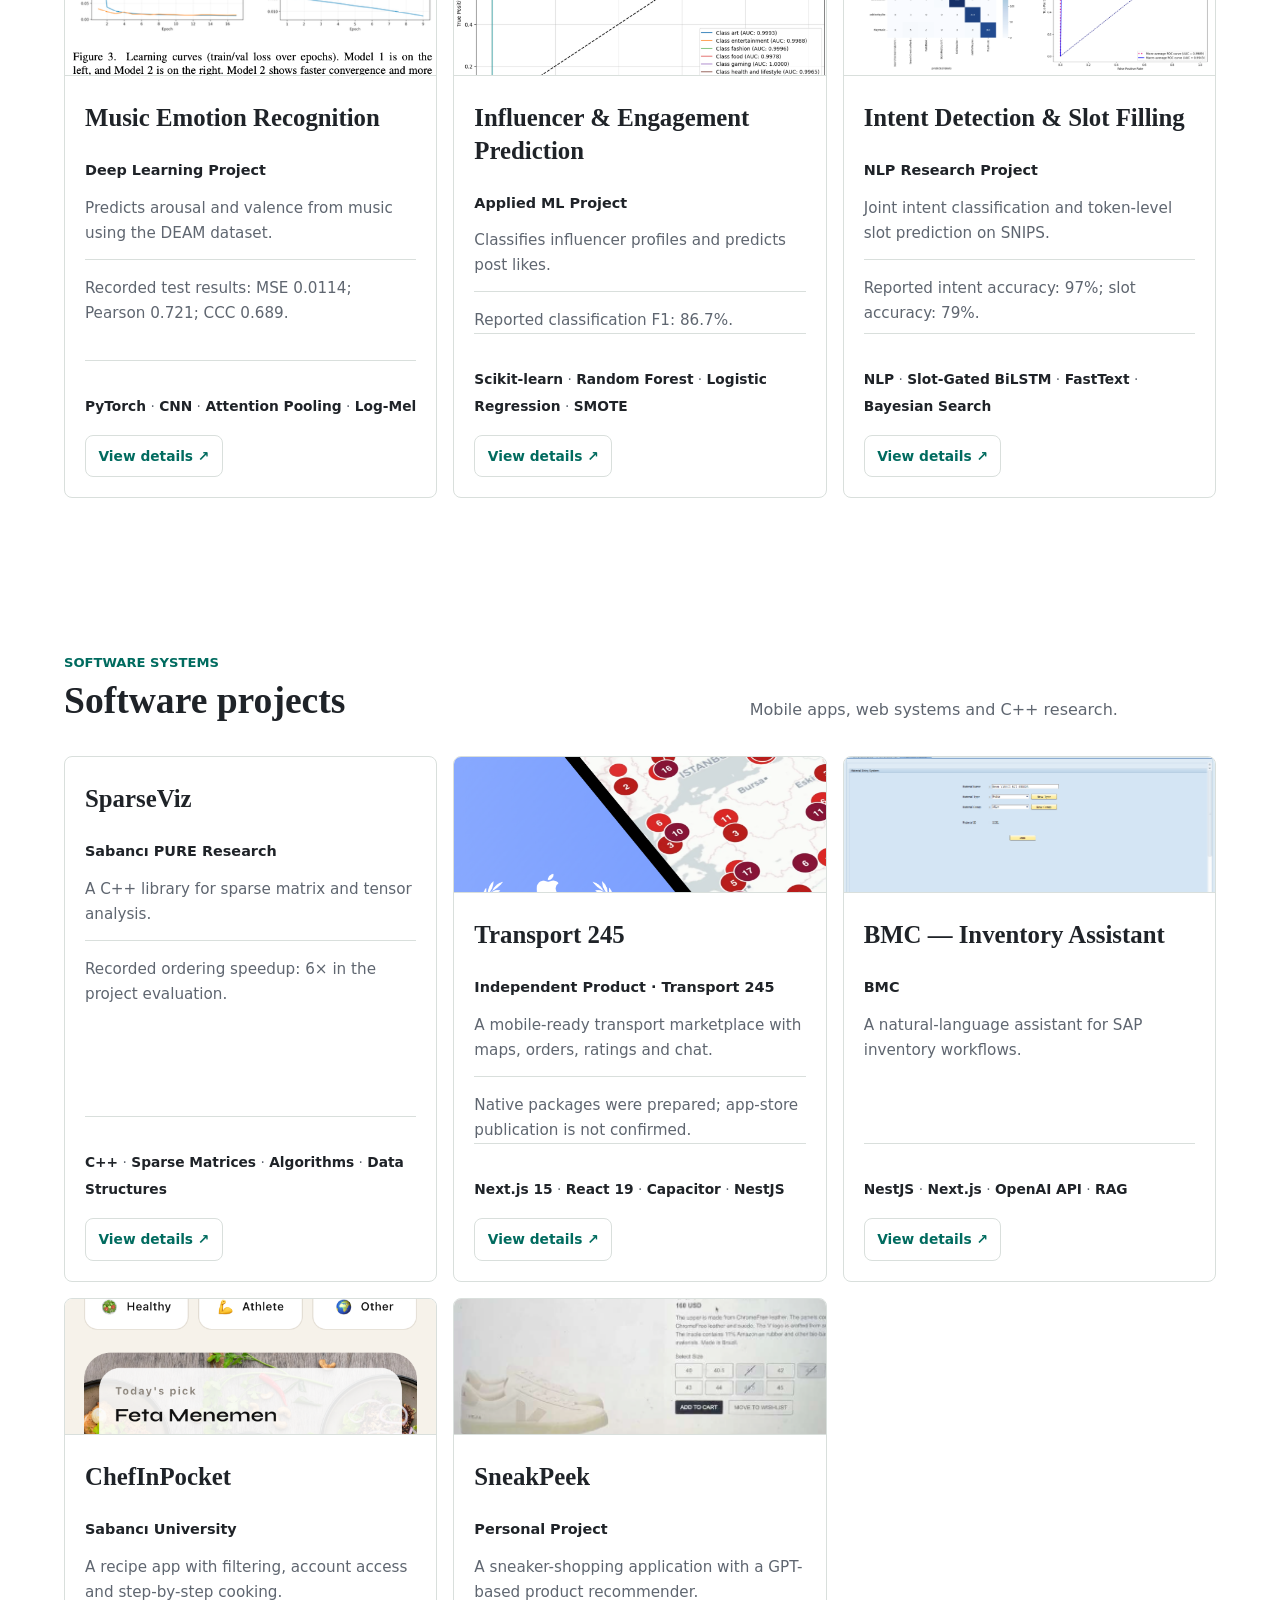
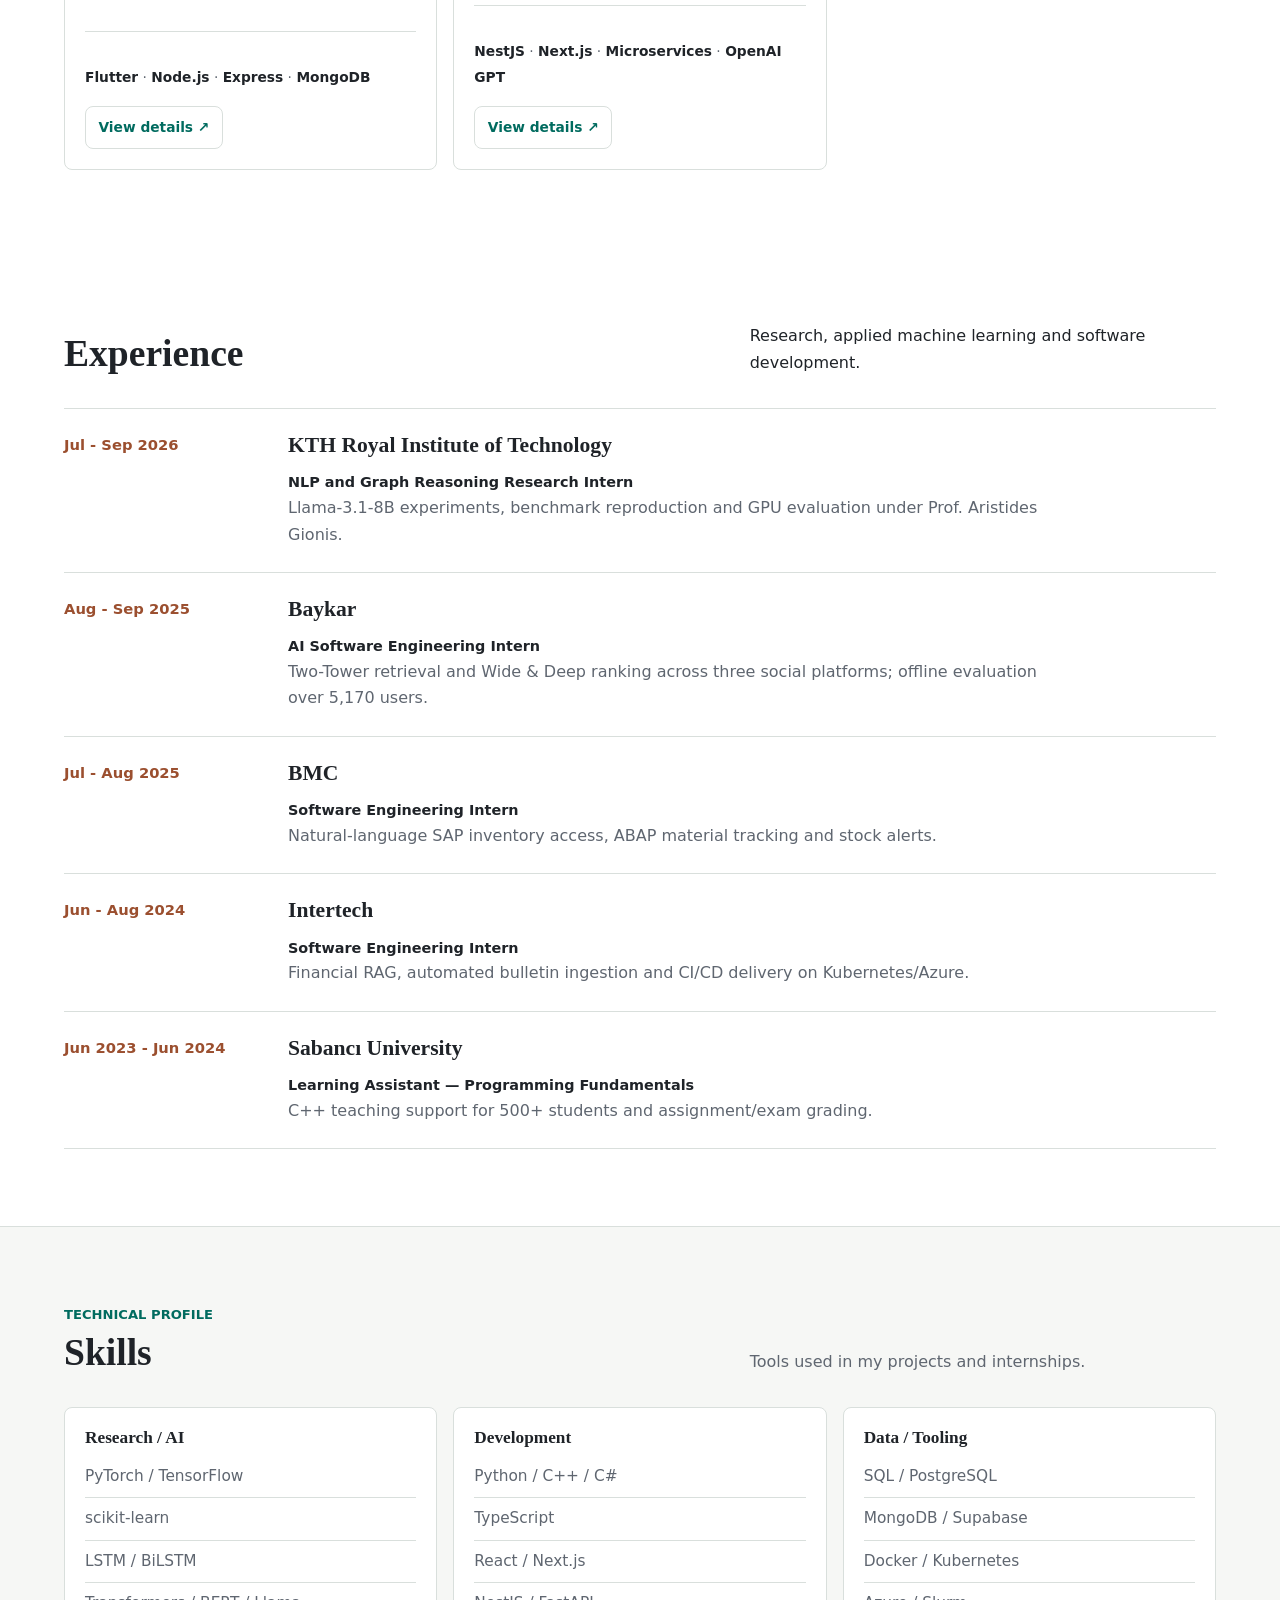
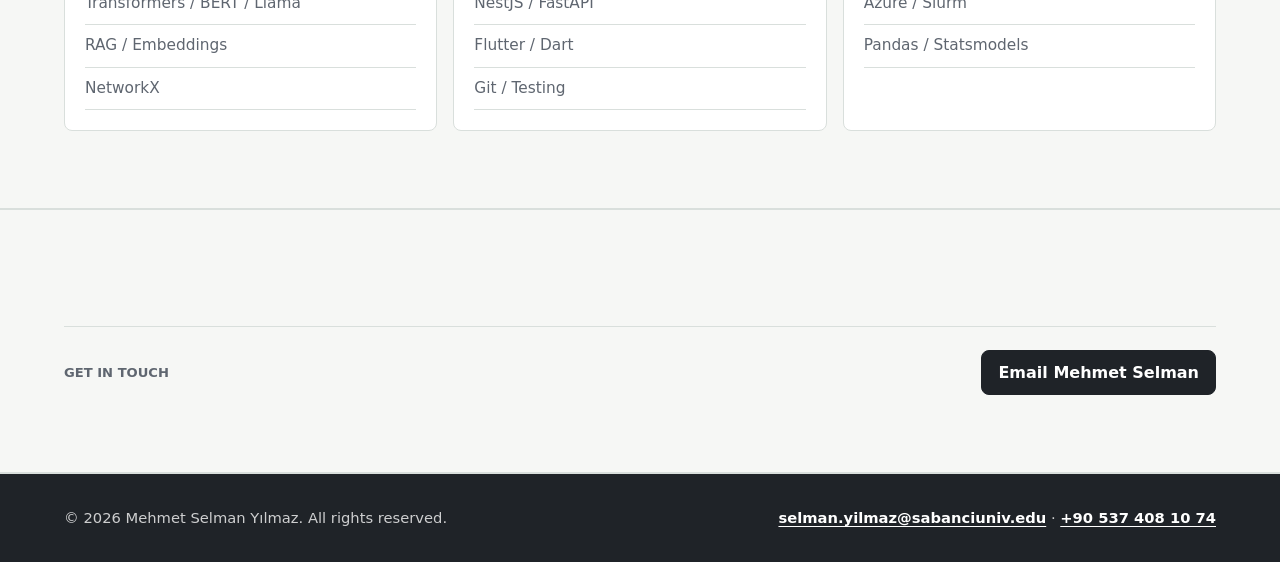
==== commit e2418a07: "Refresh portfolio with concise case studies and current application files" ====
--- a/index.html
+++ b/index.html
@@ -6,7 +6,7 @@
   <title>Mehmet Selman Yılmaz | Academic Portfolio</title>
   <meta
     name="description"
-    content="Academic portfolio of Mehmet Selman Yılmaz, B.Sc. Computer Science Senior at Sabancı University, focused on NLP, AI, Network Science, and Computational Social Science."
+    content="Academic portfolio of Mehmet Selman Yılmaz, Computer Science and Engineering graduate of Sabancı University, focused on NLP, AI, Network Science, and Computational Social Science."
   />
 
   <style>
@@ -660,9 +660,11 @@
       }
     }
   </style>
+<link rel="stylesheet" href="portfolio-style.css" />
 </head>
 
 <body>
+<a class="skip-link" href="#home">Skip to main content</a>
   <header class="site-header">
     <a class="wordmark" href="#home" aria-label="Mehmet Selman Yılmaz home">MSY</a>
 
@@ -671,7 +673,8 @@
         <li><a href="#research" data-i18n="navResearch">Research</a></li>
         <li><a href="#projects" data-i18n="navProjects">Projects</a></li>
         <li><a href="#engineering" data-i18n="navEngineering">Engineering</a></li>
-        <li><a href="#skills" data-i18n="navSkills">Skills</a></li>
+        <li><a href="#experience" data-i18n="navExperience">Experience</a></li>
+<li><a href="#skills" data-i18n="navSkills">Skills</a></li>
         <li><a href="#contact" data-i18n="navContact">Contact</a></li>
       </ul>
     </nav>
@@ -696,9 +699,9 @@
       <div>
         <p class="eyebrow" data-i18n="heroEyebrow">Academic Portfolio</p>
         <h1>Mehmet Selman Yılmaz</h1>
-        <p class="subtitle" data-i18n="heroSubtitle">B.Sc. Computer Science Senior @ Sabancı University</p>
+        <p class="subtitle" data-i18n="heroSubtitle">B.Sc. Computer Science and Engineering · Sabancı University</p>
         <p class="metric-line" data-i18n="heroMetric">
-          CGPA 3.58 | Researcher in NLP, Network Science &amp; Computational Social Science.
+          CGPA 3.44 | Researcher in NLP, Network Science &amp; Computational Social Science.
         </p>
         <p class="hero-summary" data-i18n="heroSummary">
           I build research-oriented AI systems for low-resource NLP, political text analysis, and human-centered assistive interfaces, with a focus on rigorous evaluation and deployable software.
@@ -706,7 +709,8 @@
 
         <div class="quick-links" aria-label="Quick links">
           <a class="btn" href="public/SelmanYilmaz_CV_2026.pdf" download data-i18n="cvButton">Download CV</a>
-          <a class="btn secondary" href="public/SelmanYilmaz_Transcript_2026.pdf" download data-i18n="transcriptButton">Download Transcript</a>
+          <a class="btn secondary" href="public/SelmanYilmaz_Portfolio_2026.pdf" download data-i18n="portfolioButton">Download Portfolio</a>
+<a class="btn secondary" href="public/SelmanYilmaz_Transcript_2026.pdf" download data-i18n="transcriptButton">Download Transcript</a>
           <a class="btn secondary" href="https://www.linkedin.com/in/mehmet-selman-y%C4%B1lmaz-76b34017b/" target="_blank" rel="noopener">LinkedIn</a>
           <a class="btn secondary" href="https://github.com/mesely" target="_blank" rel="noopener">GitHub</a>
           <a class="btn secondary" href="mailto:selman.yilmaz@sabanciuniv.edu">Email</a>
@@ -724,7 +728,8 @@
       </aside>
     </section>
 
-    <section class="section soft" id="research">
+    <section class="section soft" id="recent"><div class="section-inner"><div class="section-header"><div><p class="section-kicker" data-i18n="recentKicker">2026 · Selected work</p><h2 data-i18n="recentTitle">Recent work</h2></div><p class="section-lead" data-i18n="recentLead">Graph reasoning, academic advising and a shared mobile experience.</p></div><div class="engineering-grid recent-grid" id="recentGrid"></div></div></section>
+<section class="section soft" id="research">
       <div class="section-inner">
         <div class="section-header">
           <div>
@@ -756,22 +761,7 @@
       </div>
     </section>
 
-    <section class="section soft" id="skills">
-      <div class="section-inner">
-        <div class="section-header">
-          <div>
-            <p class="section-kicker" data-i18n="skillsKicker">Technical Profile</p>
-            <h2 data-i18n="skillsTitle">Technical Skills</h2>
-          </div>
-          <p class="section-lead" data-i18n="skillsLead">
-            Research tooling and production development experience across Python, modern web stacks, and applied machine learning.
-          </p>
-        </div>
-
-        <div class="skills-grid" id="skillsGrid"></div>
-
-      </div>
-    </section>
+
 
     <section class="section" id="engineering">
       <div class="section-inner">
@@ -789,7 +779,24 @@
       </div>
     </section>
 
-    <section class="section soft" id="contact">
+    <section class="section" id="experience"><div class="section-inner"><div class="section-header"><h2 data-i18n="experienceTitle">Experience</h2><p>Research, applied machine learning and software development.</p></div><div class="experience-list" id="experienceGrid"></div></div></section>
+<section class="section soft" id="skills">
+      <div class="section-inner">
+        <div class="section-header">
+          <div>
+            <p class="section-kicker" data-i18n="skillsKicker">Technical Profile</p>
+            <h2 data-i18n="skillsTitle">Technical Skills</h2>
+          </div>
+          <p class="section-lead" data-i18n="skillsLead">
+            Research tooling and production development experience across Python, modern web stacks, and applied machine learning.
+          </p>
+        </div>
+
+        <div class="skills-grid" id="skillsGrid"></div>
+
+      </div>
+    </section>
+<section class="section soft" id="contact">
       <div class="section-inner">
         <div class="contact-band">
           <div>
@@ -813,6 +820,7 @@
   </footer>
 
   <script src="home-translations.js"></script>
+<script src="portfolio-current.js"></script>
   <script>
     const SUPPORTED_LANGS = ["en", "tr", "de", "fr", "nl", "da", "sv", "fi"];
     const STORAGE_KEY = "portfolioLanguageV2";
@@ -826,8 +834,8 @@
         navContact: "Contact",
         languageLabel: "Language",
         heroEyebrow: "Academic Portfolio",
-        heroSubtitle: "B.Sc. Computer Science Senior @ Sabancı University",
-        heroMetric: "CGPA 3.58 | Researcher in NLP, Network Science & Computational Social Science.",
+        heroSubtitle: "B.Sc. Computer Science and Engineering · Sabancı University",
+        heroMetric: "CGPA 3.44 | Researcher in NLP, Network Science & Computational Social Science.",
         heroSummary: "I build research-oriented AI systems for low-resource NLP, political text analysis, and human-centered assistive interfaces, with a focus on rigorous evaluation and deployable software.",
         cvButton: "Download CV",
         transcriptButton: "Download Transcript",
@@ -984,7 +992,7 @@
         languageLabel: "Dil",
         heroEyebrow: "Akademik Portfolyo",
         heroSubtitle: "B.Sc. Bilgisayar Bilimleri Son Sınıf @ Sabancı Üniversitesi",
-        heroMetric: "CGPA 3.58 | NLP, Ağ Bilimi ve Hesaplamalı Sosyal Bilimler araştırmacısı.",
+        heroMetric: "CGPA 3.44 | NLP, Ağ Bilimi ve Hesaplamalı Sosyal Bilimler araştırmacısı.",
         heroSummary: "Düşük kaynaklı NLP, politik metin analizi ve insan odaklı erişilebilirlik arayüzleri için araştırma odaklı AI sistemleri geliştiriyorum.",
         cvButton: "CV İndir",
         transcriptButton: "Transkript İndir",
@@ -1031,7 +1039,7 @@
         languageLabel: "Sprache",
         heroEyebrow: "Akademisches Portfolio",
         heroSubtitle: "B.Sc. Informatik, Abschlussjahr @ Sabancı University",
-        heroMetric: "CGPA 3.58 | Forschung in NLP, Netzwerkwissenschaft und Computational Social Science.",
+        heroMetric: "CGPA 3.44 | Forschung in NLP, Netzwerkwissenschaft und Computational Social Science.",
         heroSummary: "Forschungsorientierte KI-Systeme für ressourcenarmes NLP, politische Textanalyse und barriereorientierte Assistenzschnittstellen.",
         cvButton: "Akademischen CV herunterladen",
         transcriptButton: "Transkript herunterladen",
@@ -1066,7 +1074,7 @@
         languageLabel: "Langue",
         heroEyebrow: "Portfolio académique",
         heroSubtitle: "B.Sc. Informatique, dernière année @ Sabancı University",
-        heroMetric: "CGPA 3.58 | Recherche en NLP, science des réseaux et sciences sociales computationnelles.",
+        heroMetric: "CGPA 3.44 | Recherche en NLP, science des réseaux et sciences sociales computationnelles.",
         heroSummary: "Je développe des systèmes d'IA orientés recherche pour le NLP à faibles ressources, l'analyse politique et les interfaces d'assistance accessibles.",
         cvButton: "Télécharger le CV académique",
         transcriptButton: "Télécharger le relevé de notes",
@@ -1101,7 +1109,7 @@
         languageLabel: "Taal",
         heroEyebrow: "Academisch portfolio",
         heroSubtitle: "B.Sc. Computer Science laatstejaars @ Sabancı University",
-        heroMetric: "CGPA 3.58 | Onderzoeker in NLP, netwerkwetenschap en computationele sociale wetenschap.",
+        heroMetric: "CGPA 3.44 | Onderzoeker in NLP, netwerkwetenschap en computationele sociale wetenschap.",
         heroSummary: "Ik bouw onderzoeksgerichte AI-systemen voor low-resource NLP, politieke tekstanalyse en mensgerichte assistieve interfaces.",
         cvButton: "Academisch CV downloaden",
         transcriptButton: "Transcript downloaden",
@@ -1136,7 +1144,7 @@
         languageLabel: "Sprog",
         heroEyebrow: "Akademisk portfolio",
         heroSubtitle: "B.Sc. Computer Science, sidste år @ Sabancı University",
-        heroMetric: "CGPA 3.58 | Forsker i NLP, netværksvidenskab og computational social science.",
+        heroMetric: "CGPA 3.44 | Forsker i NLP, netværksvidenskab og computational social science.",
         heroSummary: "Jeg bygger forskningsorienterede AI-systemer til low-resource NLP, politisk tekstanalyse og menneskecentrerede assistive interfaces.",
         cvButton: "Download akademisk CV",
         transcriptButton: "Download karakterudskrift",
@@ -1171,7 +1179,7 @@
         languageLabel: "Språk",
         heroEyebrow: "Akademisk portfolio",
         heroSubtitle: "B.Sc. Computer Science, sista året @ Sabancı University",
-        heroMetric: "CGPA 3.58 | Forskare inom NLP, nätverksvetenskap och computational social science.",
+        heroMetric: "CGPA 3.44 | Forskare inom NLP, nätverksvetenskap och computational social science.",
         heroSummary: "Jag bygger forskningsorienterade AI-system för low-resource NLP, politisk textanalys och människocentrerade assistiva gränssnitt.",
         cvButton: "Ladda ner akademiskt CV",
         transcriptButton: "Ladda ner betygsutdrag",
@@ -1206,7 +1214,7 @@
         languageLabel: "Kieli",
         heroEyebrow: "Akateeminen portfolio",
         heroSubtitle: "B.Sc. Computer Science, viimeinen vuosi @ Sabancı University",
-        heroMetric: "CGPA 3.58 | Tutkimus NLP:ssä, verkostotieteessä ja laskennallisissa yhteiskuntatieteissä.",
+        heroMetric: "CGPA 3.44 | Tutkimus NLP:ssä, verkostotieteessä ja laskennallisissa yhteiskuntatieteissä.",
         heroSummary: "Rakennan tutkimuslähtöisiä AI-järjestelmiä low-resource NLP:hen, poliittiseen tekstianalyysiin ja ihmiskeskeisiin esteettömyysratkaisuihin.",
         cvButton: "Lataa akateeminen CV",
         transcriptButton: "Lataa opintorekisteriote",
@@ -1390,5 +1398,6 @@
 
     setLanguage(getInitialLang());
   </script>
+<script src="site-enhancements.js"></script>
 </body>
 </html>
--- a/portfolio-style.css
+++ b/portfolio-style.css
@@ -0,0 +1,43 @@
+section[id] { scroll-margin-top: 100px; }
+.engineering-grid, .recent-grid { grid-template-columns: repeat(3, minmax(0, 1fr)); }
+.recent-grid img { height: 13rem; object-fit: contain; background: var(--soft); padding: .5rem; }
+.phone-cover { display: flex; align-items: center; justify-content: center; gap: .6rem; height: 13rem; padding: .6rem; background: var(--soft); border-bottom: 1px solid var(--line); }
+.phone-cover img { width: 29%; height: 100%; object-fit: contain; padding: 0; border: 0; }
+.research-card, .engineering-card { position: relative; cursor: default; }
+.card-title-link::after { content: ""; position: absolute; inset: 0; border-radius: var(--radius); }
+.research-card:hover, .engineering-card:hover { border-color: var(--accent); }
+.experience-list { border-top: 1px solid var(--line); }
+.experience-item { display: grid; grid-template-columns: 12rem 1fr; gap: 2rem; padding: 1.5rem 0; border-bottom: 1px solid var(--line); }
+.experience-date { color: var(--accent-2); font-weight: 750; font-size: .92rem; white-space: nowrap; }
+.experience-item h3 { font-size: 1.35rem; margin-bottom: .3rem; }
+.experience-item p:last-child { color: var(--muted); max-width: 780px; }
+a:focus-visible, select:focus-visible, button:focus-visible, .project-image:focus-visible { outline: 3px solid var(--accent); outline-offset: 4px; }
+.skip-link { position: fixed; top: -100px; left: 12px; padding: 12px; background: var(--ink); color: white; z-index: 100; }
+.skip-link:focus { top: 10px; }
+.source-link { display: inline-flex; border-bottom: 1px solid var(--accent); color: var(--accent); font-weight: 750; margin-bottom: 1.4rem; }
+.language-note { margin-bottom: 1rem; color: var(--muted); font-size: .9rem; }
+.image-section .project-image { max-height: 580px; width: 100%; object-fit: contain; background: var(--soft); padding: 1rem; }
+.project-image { cursor: zoom-in; }
+.card-body h3 { font-size: 1.55rem; line-height: 1.3; margin: .4rem 0 .75rem; }
+#project-title { font-size: clamp(2.4rem,5vw,4.3rem); line-height: 1.12; max-width: 1000px; }
+#description { font-size: 1.15rem; max-width: 760px; line-height: 1.65; }
+.case-facts { max-width: 900px; margin: 0 0 2rem; }
+.case-facts h2 { font-size: 1.25rem; margin: 0 0 .75rem; }
+.case-facts ul { padding-left: 1.3rem; display: grid; gap: .7rem; font-size: 1.06rem; line-height: 1.7; }
+.recorded-result { border-left: 3px solid var(--accent); padding: .3rem 0 .3rem 1.2rem; margin: 1.5rem 0; }
+.recorded-result p { font-size: 1.06rem; line-height: 1.7; }
+.case-gallery { display: grid; gap: 2rem; }
+.case-gallery .image-section { margin: 0; box-shadow: none; }
+.case-gallery figcaption { font-size: 1rem; margin-top: .8rem; line-height: 1.5; }
+.phone-gallery { grid-template-columns: repeat(3,minmax(0,1fr)); gap: 1.4rem; }
+.phone-viewport { aspect-ratio: 390 / 844; overflow: hidden; border: 1px solid var(--line); border-radius: 18px; background: var(--soft); }
+.phone-viewport .project-image { width: 100%; height: 100%; max-height: none; padding: 0; object-fit: cover; object-position: top; border: 0; border-radius: 0; }
+.phone-lightbox #lightboxImg { width: min(390px,80vw); height: min(844px,85vh); aspect-ratio: 390 / 844; object-fit: cover; object-position: top; }
+.screen-note { color: var(--muted); font-size: .9rem; line-height: 1.6; margin: 1.4rem 0; }
+.technical-notes { border-top: 1px solid var(--line); margin-top: 2.5rem; padding-top: 1.3rem; }
+.technical-notes summary { font-size: 1.08rem; color: var(--accent); cursor: pointer; font-weight: 700; }
+.technical-notes .detail-section { margin-top: 1.5rem; }
+@media(max-width:600px) { .phone-gallery { grid-template-columns: repeat(2,minmax(0,1fr)); gap: .8rem; } .phone-viewport { border-radius: 12px; } .card-body h3 { font-size: 1.5rem; } }
+@media (max-width: 1060px) { .engineering-grid, .recent-grid { grid-template-columns: repeat(2, minmax(0, 1fr)); } }
+@media (max-width: 760px) { .engineering-grid, .recent-grid { grid-template-columns: 1fr; } .experience-item { grid-template-columns: 1fr; gap: .4rem; } section[id] { scroll-margin-top: 120px; } }
+@media (prefers-reduced-motion: reduce) { html { scroll-behavior: auto; } * { transition: none !important; animation: none !important; } }
